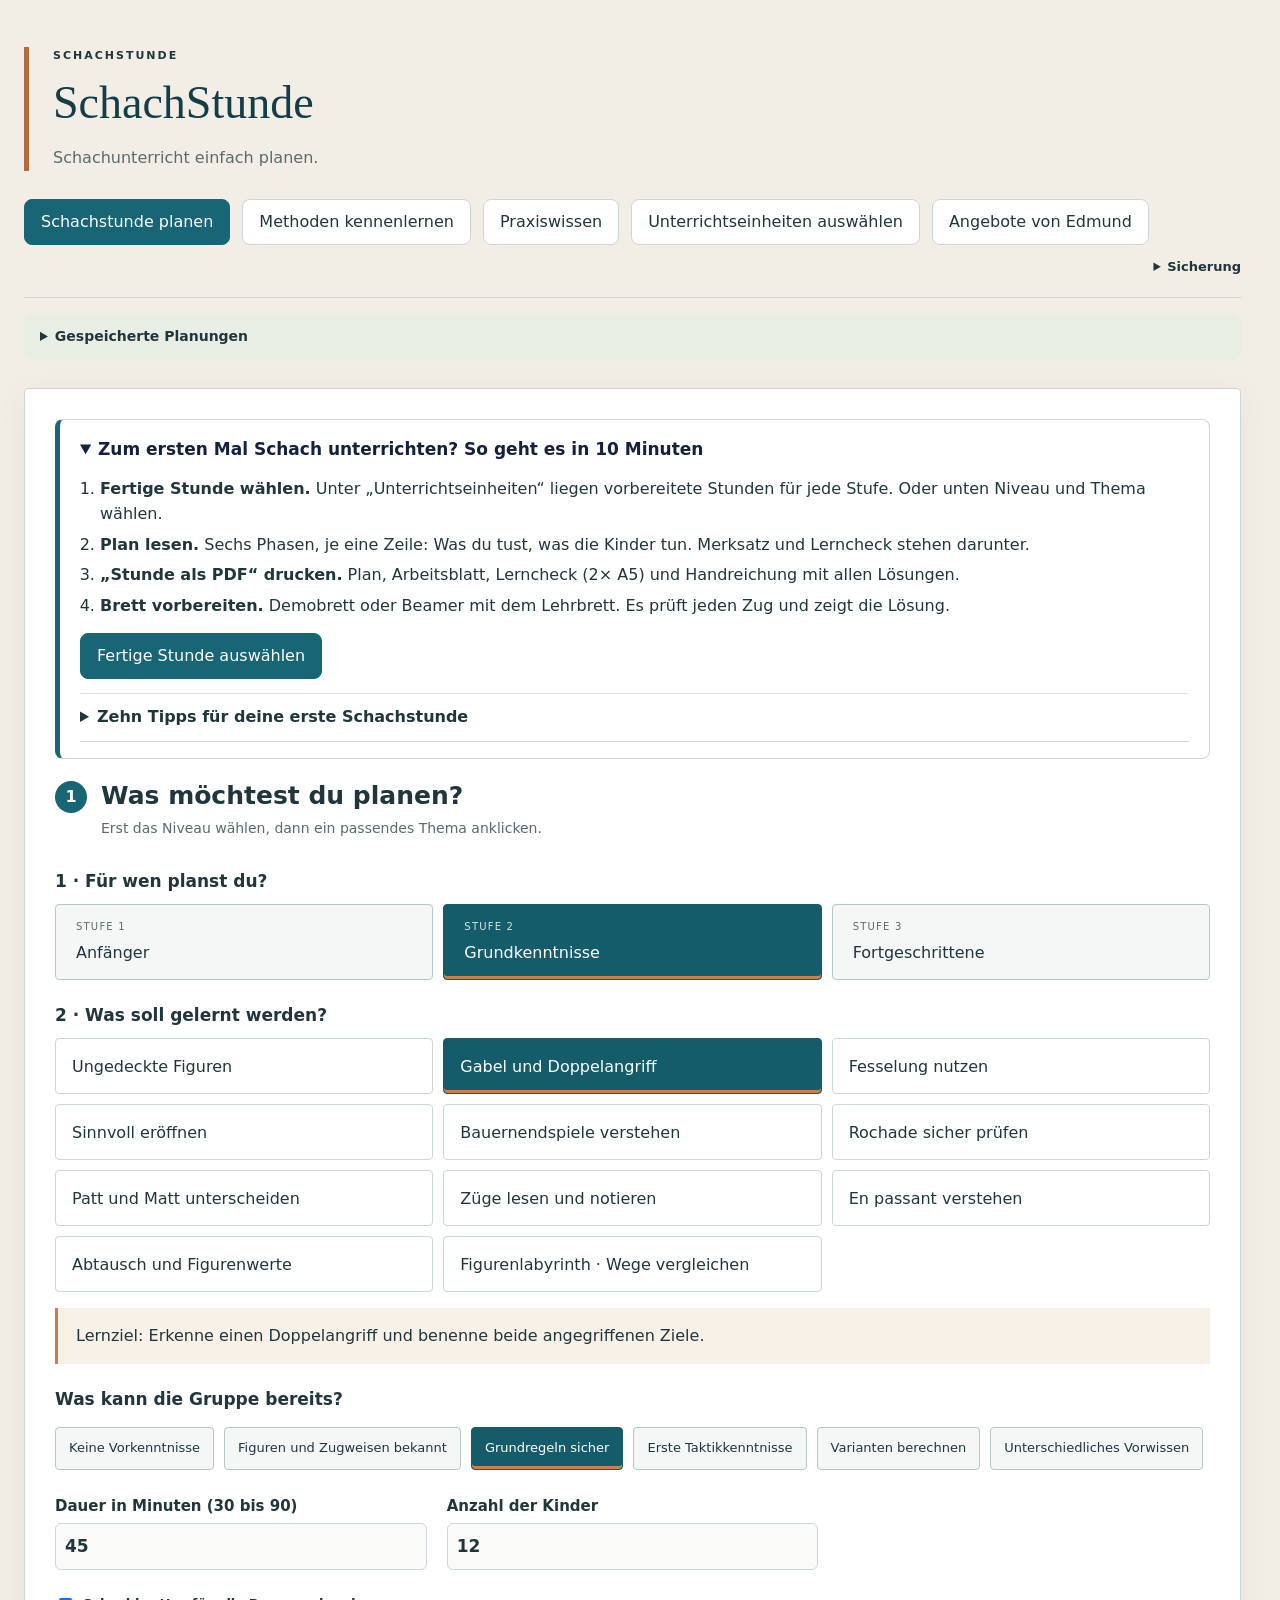
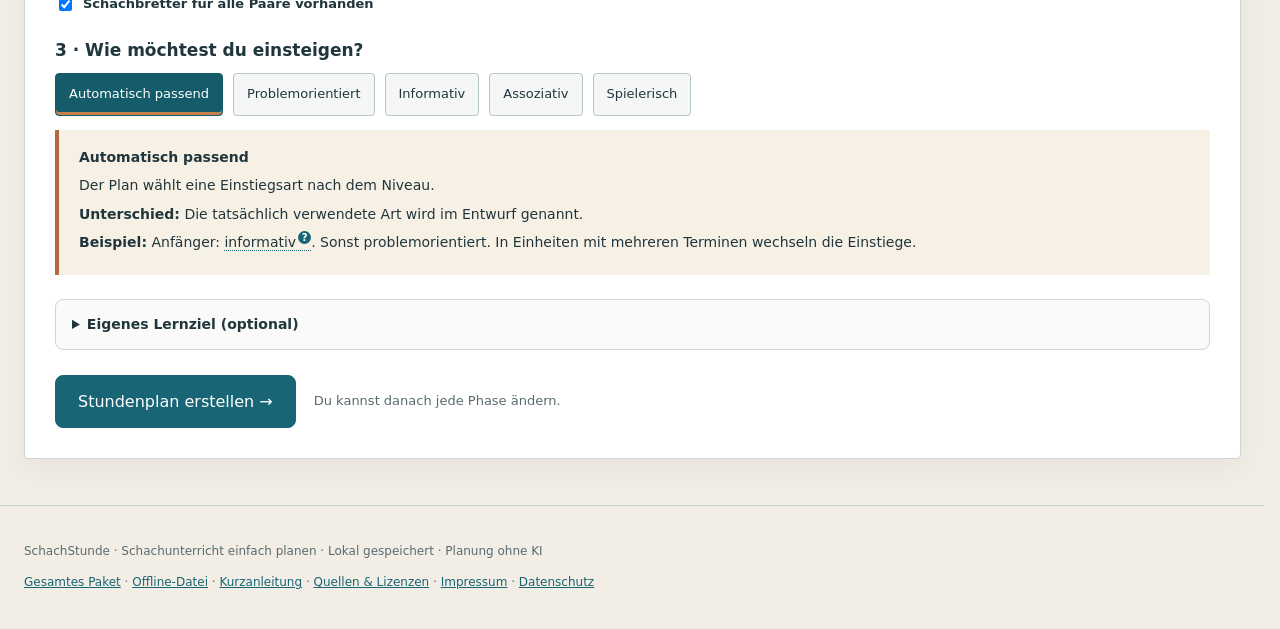
==== index.html @ 329940e5 "Jahresplan Bronze: Stundenverläufe mit Material aus dem Ludgerus-Schachdiplom, je Zeile mindestens 6" ====
<!doctype html><html lang="de"><head><meta charset="utf-8"><meta name="viewport" content="width=device-width,initial-scale=1"><title>SchachStunde · Schachunterricht einfach planen</title><meta name="description" content="Schachstunden einfach planen, anpassen und ausdrucken."><link rel="stylesheet" href="style.css"></head><body class="planningonly"><main><div id="app"></div><noscript>Bitte JavaScript aktivieren, um Stunden zu planen.</noscript></main><footer><p>SchachStunde · Schachunterricht einfach planen · Lokal gespeichert · Planung ohne KI</p><p><a href="SchachStunde.zip" download="SchachStunde.zip">Gesamtes Paket</a> · <a href="SchachStunde.html" download="SchachStunde.html">Offline-Datei</a> · <a href="START.html" target="_blank" rel="noopener">Kurzanleitung</a> · <a href="#" id="credits">Quellen & Lizenzen</a> · <a href="https://edmundbruns.com/impressum/" target="_blank" rel="noopener">Impressum</a> · <a href="https://edmundbruns.com/datenschutz/" target="_blank" rel="noopener">Datenschutz</a></p></footer><section id="printarea"></section><dialog id="dialog"><button id="close" class="close">Schließen ×</button><div id="detail"></div></dialog><script src="runtime-data.js"></script><script src="planner-core.js"></script><script src="curriculum.js"></script><script src="lesson-units.js"></script><script src="next-topics.js"></script><script src="quality.js"></script><script src="labyrinth.js"></script><script src="method-catalog.js"></script><script src="teaching-support.js"></script><script src="praxis.js"></script><script src="diplom-lessons.js"></script><script src="teacher-board.js"></script><script src="planner-ui.js"></script><script type="module" src="app.js"></script></body></html>
---- style.css ----
:root{--ink:#183e39;--green:#225c50;--cream:#f6f4ed;--muted:#64736d;--line:#d9dfd7;--gold:#eac27c}*{box-sizing:border-box}body{margin:0;background:var(--cream);color:var(--ink);font:16px/1.6 system-ui,sans-serif}header{max-width:1240px;margin:auto;padding:26px 32px;display:flex;justify-content:space-between;align-items:center;gap:20px;border-bottom:1px solid var(--line)}a{color:var(--green)}.brand{font-size:18px;letter-spacing:2px;font-weight:800;text-decoration:none}.brand span{display:block;font-size:10px;letter-spacing:3px}nav{display:flex;flex-wrap:wrap;gap:7px}button,select,input,textarea{font:inherit}button{cursor:pointer;background:white;color:var(--ink);border:1px solid var(--line);border-radius:8px;padding:9px 16px}button:hover{border-color:var(--green);background:#e9eee7}button:focus-visible,a:focus-visible,select:focus-visible{outline:3px solid #c88125;outline-offset:3px}button:disabled{opacity:.45;cursor:default}.primary,nav button.active{background:var(--green);color:white;border-color:var(--green)}main{max-width:1176px;margin:auto;padding:0 24px}.hero{display:grid;grid-template-columns:1.4fr 1fr;align-items:center;padding:58px 0;gap:40px}.eyebrow{font-size:11px;letter-spacing:2px;font-weight:750}h1{font-family:Georgia,serif;font-size:clamp(38px,5vw,64px);font-weight:500;line-height:1.1;margin:18px 0}h2{font-family:Georgia,serif;font-weight:500;font-size:32px;line-height:1.2}h3{line-height:1.3}.hero p:not(.eyebrow){color:var(--muted)}.heroart{background:#e4e9df;border-radius:48% 48% 16px 16px;padding:36px;display:flex;align-items:center;gap:20px;min-height:260px}.heroart img{width:48%;filter:drop-shadow(0 14px 7px #183e3920)}.heroart div{font-family:Georgia,serif;font-size:24px}.sectionhead{display:flex;justify-content:space-between;align-items:center;gap:15px}.muted,small{color:var(--muted)}.filters,.row{display:flex;gap:12px;flex-wrap:wrap;align-items:center}.filters{background:#e9ede5;border-radius:12px;padding:16px;margin:20px 0}label{font-size:13px;font-weight:650}select,input,textarea{display:block;background:white;color:var(--ink);border:1px solid var(--line);padding:9px;border-radius:6px;max-width:100%}input[type=checkbox]{display:inline}.grid{display:grid;grid-template-columns:repeat(3,1fr);gap:18px}.card{background:#fff;border:1px solid var(--line);border-radius:12px;padding:24px;display:flex;flex-direction:column;align-items:flex-start}.card h3{margin:12px 0 8px}.card p{margin-top:0;color:var(--muted)}.card button{margin-top:auto}.tag{font-size:11px;letter-spacing:.8px;text-transform:uppercase;color:var(--green);background:#eef2e8;padding:3px 9px;border-radius:4px}.meta{font-size:12px;color:var(--muted);margin:14px 0}.training{display:grid;grid-template-columns:minmax(280px,540px) 1fr;gap:34px;margin-top:20px}.board{display:grid;grid-template-columns:repeat(8,1fr);width:100%;aspect-ratio:1;border:8px solid var(--green);border-radius:5px;overflow:hidden}.sq{padding:0;border:0;border-radius:0;position:relative;background:#eee9d8;aspect-ratio:1;display:grid;place-items:center}.sq.dark{background:#86a58f}.sq:hover{background:#d8c483}.sq.selected{background:#efc36a}.sq.target:after{content:'';position:absolute;width:22%;height:22%;background:#143e3970;border-radius:50%}.sq img{width:90%;height:90%;pointer-events:none}.sq small{position:absolute;left:3px;bottom:0;font-size:10px;color:#183e39;line-height:1.2}.status{padding:18px;border-radius:8px;background:#e9eee3;margin:16px 0;min-height:64px}.status.bad{background:#f7e7d9}.status.good{background:#dcebdc}.side{background:white;padding:26px;border-radius:12px;border:1px solid var(--line)}.side h2{margin-top:8px}textarea{width:100%;min-height:90px}.progress{font-size:13px;color:var(--muted)}details{padding:12px 0;border-bottom:1px solid var(--line)}summary{cursor:pointer;font-weight:650}footer{max-width:1176px;margin:55px auto 0;padding:24px;border-top:1px solid var(--line);font-size:12px;color:var(--muted)}dialog{max-width:760px;width:calc(100% - 30px);border:1px solid var(--line);border-radius:15px;padding:30px;color:var(--ink);background:var(--cream)}dialog::backdrop{background:#133c3970}.close{float:right}li{margin:7px 0}.planitem{padding:14px;background:white;border-left:4px solid var(--green);margin:12px 0}#printarea{display:none}.rights{background:white;padding:30px;border-radius:12px;overflow-wrap:anywhere}.mini{width:240px}.solution{break-before:page}.printtask{break-inside:avoid;margin:20px 0}.printgrid{display:grid;grid-template-columns:1fr 1fr;gap:28px}.printtask .board{width:220px;border:3px solid #333}.printtask .sq{display:grid}.printtask img{width:90%}.licenseprint{font-size:10px}.empty{padding:30px;text-align:center}.pill{border-radius:20px;padding:5px 12px;background:#e3eadf;font-size:12px}@media(max-width:800px){header{padding:20px;display:block}nav{margin-top:16px}nav button{font-size:13px;padding:7px 10px}.hero{grid-template-columns:1fr;padding:30px 0}.heroart{display:none}.grid{grid-template-columns:1fr 1fr}.training{grid-template-columns:1fr}.sectionhead{align-items:flex-start}.hero h1{font-size:44px}}@media(max-width:520px){.grid{grid-template-columns:1fr}main{padding:0 16px}.side{padding:18px}.filters>*{flex:1}.sq small{font-size:8px}}@media print{body>*{display:none!important}body>#printarea{display:block!important}body{background:white;color:black;font-size:11pt}#printarea h1{font-size:26pt}#printarea h2{font-size:20pt}#printarea a{color:black}.board,.sq{-webkit-print-color-adjust:exact;print-color-adjust:exact}.printgrid{gap:12px}.printtask{margin:8px 0}footer{display:none}button{display:none!important}@page{size:A4;margin:15mm}}
.hero[hidden]{display:none}.beamer .training{grid-template-columns:minmax(300px,650px) 1fr}.beamer .hero{display:none}@media(max-width:800px){.beamer .training{grid-template-columns:1fr}}
.boardframe{display:grid;grid-template-columns:24px minmax(0,1fr) 24px;grid-template-rows:24px minmax(0,1fr) 24px;width:100%;align-items:stretch}.file-labels{display:grid;grid-template-columns:repeat(8,1fr);text-align:center;align-items:center;font-size:13px;font-weight:700}.rank-labels{display:grid;grid-template-rows:repeat(8,1fr);align-items:center;text-align:center;font-size:13px;font-weight:700}.boardframe .board{border:2px solid var(--green);border-radius:0}.completion{display:flex;gap:18px;padding:22px;margin:0 0 18px;border:3px solid #28784b;border-radius:12px;background:#dff3df}.completion[hidden]{display:none}.completion h2{font:800 28px/1.2 system-ui;margin:0 0 8px}.completion p{margin:5px 0 14px}.checkmark{display:grid;place-items:center;align-self:flex-start;border-radius:50%;background:#28784b;color:white;font-size:36px;width:58px;height:58px;flex-shrink:0}.completion.viewed{border-color:#ba8b3e;background:#fff0d4}.printview>header,.printview>main,.printview>footer{display:none}.printview>#printarea{display:block;max-width:900px;margin:0 auto;padding:25px;background:white}.printcontrols{padding:20px;border:1px solid #b5c6b9;background:#edf3e9;margin-bottom:25px}.printtask .boardframe{width:250px;grid-template-columns:18px minmax(0,1fr) 18px;grid-template-rows:18px minmax(0,1fr) 18px}.printtask .board{width:100%;border:1px solid #333}.printtask .file-labels,.printtask .rank-labels{font-size:11px}.printtask .sq img{display:block;max-width:100%}@media print{.printcontrols{display:none!important}body>#printarea{padding:0!important;margin:0!important;max-width:none!important}.printtask .boardframe{width:64mm}.printgrid{grid-template-columns:1fr 1fr;gap:5mm}.printtask{break-inside:avoid}.printtask p{font-size:10pt;margin:7px 0}.printtask small{font-size:8pt}.solution{break-before:page}}@media(max-width:540px){.printgrid{grid-template-columns:1fr}.completion{padding:15px}.completion h2{font-size:23px}}
.plannerlayout{display:grid;grid-template-columns:190px minmax(0,1fr);gap:24px}.plannerbar{margin-bottom:15px}.savedplan{display:block;width:100%;text-align:left;margin:8px 0}.savedplan small{display:block}.savedplan.active{border:2px solid var(--green);background:#e6eee2}.formgrid{display:grid;grid-template-columns:repeat(3,minmax(0,1fr));gap:14px;margin:15px 0}.formgrid input,.formgrid select{width:100%}.formgrid textarea{min-height:100px}fieldset{border:1px solid var(--line);border-radius:8px;margin:18px 0}.checkgrid{display:flex;gap:16px;flex-wrap:wrap}.checkgrid input{display:inline}.filebutton{border:1px solid var(--line);background:white;padding:8px;border-radius:6px}.filebutton input{font-size:12px;width:180px}.callout{padding:16px;background:#e7ede1;border-left:4px solid var(--green);border-radius:5px}.error{color:#942f16;font-weight:650}.sessiontabs{display:flex;flex-wrap:wrap;gap:6px;margin:20px 0}.timebalance{padding:15px;margin:15px 0;background:#e6eee0;border-radius:6px;font-weight:750}.tablewrap{overflow:auto;border:1px solid var(--line);margin:15px 0}.plantable{border-collapse:collapse;min-width:1250px;width:100%;font-size:13px}.plantable td,.plantable th{border:1px solid var(--line);padding:8px;vertical-align:top}.plantable th{background:#e1e9de;text-align:left}.plantable td{background:white}.plantable td:nth-child(4){min-width:240px}.plantable textarea{font-size:13px;min-height:90px;min-width:120px;padding:6px}.plantable input{width:75px}.plantable select{width:140px;font-size:13px}.plantable button{padding:5px;font-size:12px;margin:2px}.plantable td:last-child{min-width:100px}.phaseclock{display:block;white-space:nowrap;font-size:12px}.teachscreen{padding:25px;background:white;border-radius:14px}.teachassignment{font-size:clamp(24px,3vw,38px);line-height:1.4}.teachgoal{font-size:20px}.teachscreen h1{font-size:40px}.teachscreen output{font:700 40px monospace}.projecting header,.projecting .hero,.projecting footer,.projecting #savedplans,.projecting .plannerbar,.projecting #app>.sectionhead{display:none}.projecting .plannerlayout{display:block}.projecting main{max-width:1400px}.projecting .teachscreen{min-height:95vh}.exporttable{border-collapse:collapse;width:100%;font-size:10pt}.exporttable td,.exporttable th{border:1px solid #777;padding:6px;vertical-align:top}.exportdiagram{width:260px;break-inside:avoid}.exportdiagram .boardframe{width:260px}.pagebreak{break-before:page;page-break-before:always}.arrowboard{position:relative}.arrowlayer{position:absolute;inset:0;width:100%;height:100%;pointer-events:none}.sq.marked{box-shadow:inset 0 0 0 6px #2e8b57}.palette{display:flex;gap:4px;flex-wrap:wrap;margin:15px 0}.palette button{padding:3px;min-width:40px;min-height:40px}.palette img{width:32px;height:32px}button{min-height:40px}#plannerbody>label{display:block;margin:10px 0}#plannerbody>label input{width:100%}@media(max-width:850px){.plannerlayout{grid-template-columns:1fr}#savedplans{display:flex;flex-wrap:wrap;gap:6px}#savedplans h3{width:100%}.savedplan{width:auto;max-width:220px}.formgrid{grid-template-columns:1fr 1fr}}@media(max-width:500px){.formgrid{grid-template-columns:1fr}.teachscreen{padding:15px}.teachscreen h1{font-size:30px}}@media print{.exporttable{font-size:9pt}.exporttable tr{break-inside:avoid}.exportdiagram,.exportdiagram .boardframe{width:65mm}.sq.dark{background:#b8b8b8!important}.sq:not(.dark){background:white!important}.exportdiagram+p{break-before:avoid}h2,h3{break-after:avoid}.exportdiagram{break-after:avoid}.printtask .boardframe{width:64mm}.printtask{break-inside:avoid}}
/* Fokussierte Planungsoberfläche */
.planningonly main{max-width:1000px;padding:36px 24px}.plannerintro{margin:6px 0 28px}.plannerintro h1{font:500 clamp(32px,4.5vw,46px)/1.15 Georgia,serif;margin:12px 0}.plannerintro>p:last-child{color:var(--muted);margin-bottom:0}.plannerbar{padding-bottom:20px;border-bottom:1px solid var(--line)}.backupmenu{border:0;margin-left:auto;padding:0;position:relative;font-size:13px}.backupmenu[open]{width:100%;margin-top:8px}.backupmenu .row{padding:12px 0}.savedrawer{margin:14px 0 28px;font-size:14px;border:0;background:#e9eee5;padding:12px 16px;border-radius:8px}#savedplans{display:flex;flex-wrap:wrap;gap:10px}.savedplan{max-width:270px;flex:1 1 210px}#plannerbody{background:#fff;border:1px solid var(--line);border-radius:16px;padding:30px}.stepheading{display:flex;gap:14px;align-items:flex-start;margin-bottom:20px}.stepheading>span{flex-shrink:0;display:grid;place-items:center;width:32px;height:32px;background:var(--green);color:white;border-radius:50%;font-weight:700}.stepheading h2{font:600 25px/1.2 system-ui;margin:0}.stepheading p{margin:6px 0;color:var(--muted);font-size:14px}.mainfields{grid-template-columns:repeat(2,minmax(0,1fr));gap:20px;margin:24px 0}.simpleform .mainfields label{font-size:15px}.simpleform .mainfields select,.simpleform .mainfields input{font-size:17px;min-height:48px;margin-top:5px;background:#fafbf8}.settingspanel{margin:9px 0;border:1px solid var(--line);border-radius:8px;padding:13px 16px;background:#fafbf8}.settingspanel>summary{font-size:14px;font-weight:600}.settingspanel[open]>summary{margin-bottom:14px}.settingspanel>label{display:block;margin:12px 0}.formsubmit{display:flex;align-items:center;gap:18px;flex-wrap:wrap;margin-top:25px}.formsubmit>.primary{padding:13px 22px}.formsubmit>span{font-size:13px}.planheading>label{display:block;font-size:12px}.planheading>label input{width:100%;font-size:24px;font-weight:650;padding:10px 0;border:0;border-bottom:1px solid var(--line);border-radius:0;margin-bottom:15px}.timebalance{display:flex;justify-content:space-between;gap:10px;background:#edf3e8;font-size:14px}.phasecards{margin-bottom:18px}.phasecard{margin:10px 0;padding:0;border:1px solid var(--line);border-radius:10px;background:white;overflow:hidden}.phasecard>summary{display:flex;align-items:center;gap:18px;list-style:none;padding:18px;cursor:pointer;font-weight:400}.phasecard>summary::-webkit-details-marker{display:none}.phasecard>summary:hover{background:#f5f7f1}.phasetime{flex:0 0 110px;font-size:14px;font-weight:650;color:var(--green)}.phasetime small{display:block;font-size:12px;font-weight:400;margin-top:3px}.phasebrief{flex:1;min-width:0}.phasebrief>strong{font-size:17px;display:block}.phasebrief>span{font-size:13px;display:block;color:var(--muted);margin-top:5px}.phaseopen{font-size:12px;color:var(--green);white-space:nowrap}.phasecard[open] .phaseopen{font-size:0}.phasecard[open] .phaseopen:after{content:'Schließen';font-size:12px}.phasefields{border-top:1px solid var(--line);padding:20px;background:#fafbf8}.phasefields>label{display:block;margin:12px 0}.phasefields textarea{min-height:85px;background:white}.phasefields .formgrid{grid-template-columns:repeat(2,minmax(0,1fr))}.phaseactions{border-top:1px solid var(--line);padding-top:14px;margin-top:15px}.phaseactions button{font-size:12px;padding:7px 10px}.phasedetails>label{display:block;margin:10px 0}.planningonly #plannerstatus:empty{display:none}.planningonly #savestatus{font-size:12px}.planningonly footer{max-width:1000px;margin-top:10px}.planningonly .formgrid input,.planningonly .formgrid select{min-height:44px}.planningonly button{min-height:42px}.planningonly .printview{display:none}.planningonly.printview>#printarea{max-width:1100px}.planningonly .exporttable{font-size:10pt}@media(max-width:650px){.planningonly main{padding:18px 12px}#plannerbody{padding:18px 14px}.mainfields{grid-template-columns:1fr}.phasecard>summary{gap:12px;padding:14px}.phasetime{flex-basis:80px;font-size:12px}.phaseopen{display:none}.phasebrief>strong{font-size:16px}.phasefields{padding:14px}.phasefields .formgrid{grid-template-columns:1fr}.timebalance{flex-wrap:wrap}.plannerbar{gap:8px}.plannerbar button{font-size:13px}.backupmenu{margin-left:0}.formgrid{grid-template-columns:1fr}}
/* Eigenständige Gestaltung: Tinte, Petrol, Sand und Kupfer. */
:root{--ink:#20363d;--green:#176575;--cream:#f3eee5;--muted:#586b70;--line:#cbd6d6;--gold:#c6804c}body{background:var(--cream)}.planningonly main{max-width:1280px}.planningonly .plannerintro{border-left:5px solid #b16b3e;padding-left:24px}.planningonly h1{font-family:Georgia,serif;font-weight:500;color:#123d49}.planningonly #plannerbody{border-radius:4px;box-shadow:0 8px 30px #263f4510}.planningonly button.primary{background:#176575;color:white}.planningonly button:focus-visible,.planningonly summary:focus-visible{outline:3px solid #a34d20;outline-offset:3px}.topicpicker h3,.didchoices h3{font-size:17px;margin:24px 0 12px}.choices,.topicchoices{display:flex;gap:10px;flex-wrap:wrap}.choices>button{flex:1;padding:14px 20px;text-align:left;background:#f4f7f6;border:1px solid #b6c7c9;border-radius:4px;color:#20363d}.choices button small{display:block;font-size:10px;letter-spacing:.12em;margin-bottom:5px}.choices button[aria-pressed=true],.topicchoices button[aria-pressed=true]{background:#145c6a;color:white;border-color:#145c6a;box-shadow:inset 0 -3px 0 #c6804c}.topicchoices{display:grid;grid-template-columns:repeat(3,minmax(0,1fr))}.topicchoices button{text-align:left;white-space:normal;border-radius:4px;min-height:56px;background:white}.goalpreview{padding:15px 18px;border-left:3px solid #c6804c;background:#f8f1e7}.planningonly .mainfields{grid-template-columns:repeat(3,minmax(0,1fr));margin:24px 0}.compact>button{flex:0 1 auto;font-size:13px;padding:10px 13px}.didchoices{margin-bottom:24px}.lessonmeta{display:flex;gap:8px;flex-wrap:wrap}.lessonmeta span{background:#eff3f2;border:1px solid #d4dfdf;padding:4px 10px;border-radius:3px;font-size:13px}.learninggoals{margin:25px 0}.coreidea{background:#f5f0e7;padding:15px;border-left:3px solid #b16b3e}.lessonflow{width:100%;border-collapse:collapse;table-layout:fixed;font-size:14px;line-height:1.6}.lessonflow th{background:#234d59;color:white;text-align:left;padding:14px}.lessonflow th:nth-child(1){width:16%}.lessonflow th:nth-child(2){width:46%}.lessonflow th:nth-child(3){width:20%}.lessonflow th:nth-child(4){width:18%}.lessonflow td{padding:16px;vertical-align:top;border-bottom:1px solid #ccd7d8;overflow-wrap:anywhere}.lessonflow tr[data-flow]:nth-of-type(4n+1){background:#f0f5f4}.lessonflow td p{margin:0 0 12px}.lessonflow td button{font-size:12px;padding:8px 10px;white-space:normal;width:100%;margin:4px 0}.lessonflow .expected{border-left:2px solid #b16b3e;padding-left:10px}.lessonflow .editrow td{padding:0;border:0}.lessonflow .phasecard{margin:0;border:0;border-radius:0}.lessonflow .phasecard>summary{padding:0;height:0;overflow:hidden}.lessonflow .phasecard[open]>summary{height:auto;padding:12px;background:#e5eeec}.lessonflow .phasefields{padding:22px;display:block}.lessonflow .phasefields button{width:auto}.lessonflow .phasefields label{font-size:14px}.lessonflow details:not(.phasecard){font-size:13px}.outlook{margin:25px 0;padding:20px;background:#f5eee3;border-top:3px solid #b16b3e}.boardcontext{padding:20px;background:#fff;margin-bottom:20px;border-left:4px solid #b16b3e}.planningonly .board .sq.dark{background:#a4b8b6}.planningonly .board .sq:not(.dark){background:#f6f0df}.planningonly .timebalance{background:#e5efed}.planningonly footer{max-width:1280px}
@media(max-width:800px){.topicchoices{grid-template-columns:repeat(2,minmax(0,1fr))}.planningonly .mainfields{grid-template-columns:repeat(2,minmax(0,1fr))}.lessonflow,.lessonflow tbody,.lessonflow tr,.lessonflow td{display:block;width:100%}.lessonflow thead{display:none}.lessonflow tr[data-flow]{border-top:3px solid #176575;margin-top:20px;padding:10px}.lessonflow td{padding:8px;border:0}.lessonflow td:first-child{background:#e6efed}.lessonflow td:last-child{display:flex;gap:8px}.lessonflow .editrow td{display:block}.choices>button{min-width:140px}.lessonflow td button{width:auto}.planningonly .training{grid-template-columns:1fr}}
@media(max-width:450px){.topicchoices,.planningonly .mainfields{grid-template-columns:1fr}.choices>button{flex-basis:100%}.compact>button{flex-basis:auto}.planningonly .plannerintro{padding-left:15px}}
@media print{.lessonflow th{background:#eee!important;color:black}.topicpicker,.didchoices,.boardcontext{display:none}.exporttable{table-layout:auto}.exporttable td{overflow-wrap:anywhere}}
.printunit{break-inside:avoid;page-break-inside:avoid}.printunit h3{break-after:avoid}.printunit .exportdiagram{break-after:avoid}@media print{.printunit{break-inside:avoid;page-break-inside:avoid}}
.unitcards{display:grid;grid-template-columns:repeat(2,minmax(0,1fr));gap:20px;margin-top:20px}.unitcard{border:1px solid var(--line);border-top:4px solid var(--green);padding:22px;background:#fcfcf9;border-radius:6px}.unitcard h3{font:600 23px/1.25 Georgia,serif;margin:16px 0}.unitcard>button{margin-top:14px}.unitcard details{background:#f0f5f3;padding:10px}.unitcard li p{margin:6px 0}.unitoptions{max-width:220px;margin:18px 0}.priorpicker{margin:24px 0}.priorpicker h3{font-size:17px}.priorpicker details{margin:12px 0}@media(max-width:720px){.unitcards{grid-template-columns:1fr}}
.entryexplanation{margin:14px 0 22px;padding:16px 20px;border-left:4px solid #b16b3e;background:#f7f0e5;font-size:14px}.entryexplanation p{margin:6px 0}.entrybadge{color:#145c6a;font-weight:600;padding:10px 0}
.qualitypanel{margin:18px 0;padding:16px;border:1px solid #b8ccca;background:#f0f5f3;border-radius:5px}.qualitypanel label{display:block;margin:12px 0}.qualitypanel summary{font-weight:650}.qualitypanel textarea{min-height:90px}
.labyrinthlayout{display:grid;grid-template-columns:minmax(300px,560px) minmax(220px,1fr);gap:28px}.labinteractive{position:relative;width:100%;max-width:560px;line-height:0}.labinteractive>svg{width:100%;height:auto;display:block}.labtargets{position:absolute;left:6%;top:6%;width:88%;height:88%;display:grid;grid-template-columns:repeat(8,1fr);grid-template-rows:repeat(8,1fr)}.planningonly .labtargets button{margin:0;padding:0;border:0;border-radius:0;background:transparent;min-height:0;min-width:0;outline-offset:-3px}.labtargets button:hover{background:#1e65752a}.labtargets button:focus-visible{outline:3px solid #176575}.labsolved{background:#d9f0df;border:2px solid #28763e;padding:18px;font-weight:700;font-size:19px}.labprint svg{max-width:100%;height:auto}.labyrinthlayout aside{background:#f3f4ef;padding:20px;border:1px solid var(--line)}@media(max-width:760px){.labyrinthlayout{grid-template-columns:1fr}}

/* Clear interaction states must outrank the planning colour theme. */
.planningonly .board .sq.selected{background:#f4c45b;box-shadow:inset 0 0 0 4px #654000}.planningonly .board .sq.target:after{content:'';position:absolute;width:28%;height:28%;background:#123d45b0;border:2px solid white;border-radius:50%;pointer-events:none}.board .sq{touch-action:manipulation;min-width:0}.board .sq:focus-visible{outline:4px solid #a34400;outline-offset:-4px;z-index:1}.movelist{display:flex;flex-wrap:wrap;gap:6px;margin-top:16px}.movelist button[aria-pressed=true],.boardcontext button[aria-pressed=true]{background:#234d59;color:white;border:2px solid #234d59}.arrowlayer,.arrowlayer *{pointer-events:none}.boardcontext button{min-height:44px}
/* Scan-friendly lesson plan. Text labels carry the meaning without colour. */
.sr-only{position:absolute;width:1px;height:1px;overflow:hidden;clip-path:inset(50%)}
.scanhead{border:1px solid #cbd6d6;padding:18px;background:#fff;border-radius:8px}.scanhead h3{margin:12px 0 6px}.scanhead .scangoal{margin:6px 0 12px;font-size:16px}.scanmetadata{grid-template-columns:2fr 1fr;margin:12px 0}.scanhead details{padding:8px 0}.scanhead summary{font-size:13px}.lessonflow{font-size:13px;line-height:1.45;table-layout:fixed}.lessonflow th:nth-child(1){width:15%}.lessonflow th:nth-child(2){width:37%}.lessonflow th:nth-child(3){width:14%}.lessonflow th:nth-child(4){width:15%}.lessonflow th:nth-child(5){width:19%}.lessonflow th{padding:11px 10px}.lessonflow td{padding:13px 10px}.lessonflow .scansteps{margin:0;padding:0;list-style:none}.lessonflow .scansteps li{margin:0 0 9px}.lessonflow .scanresult{padding-top:6px;border-top:1px dashed #bdc9c9}.lessonflow .scantime{margin:8px 0}.lessonflow .scanmethod{margin-top:9px;color:#586b70;font-size:12px}.lessonflow details{border:0;padding:5px 0}.lessonflow summary{font-weight:500;font-size:12px}.lessonflow .fullsteps{margin-top:5px}.lessonflow tr[data-flow]{background:#fff}.lessonflow tr[data-flow]>td:first-child{border-left:5px solid #8a969c;background:#f3f5f4}.lessonflow .tone-entry>td:first-child{border-left-color:#398064;background:#edf5ef}.lessonflow .tone-learn>td:first-child{border-left-color:#447da0;background:#edf3f8}.lessonflow .tone-secure>td:first-child{border-left-color:#aa5656;background:#faf0ee}.lessonflow .tone-practice>td:first-child{border-left-color:#947235;background:#f8f4e9}.lessonflow .tone-close>td:first-child{border-left-color:#78658e;background:#f3eff7}.lessonflow .scannote{border-left:2px solid #aa7445;padding-left:7px;white-space:pre-line}.reservebox{padding:18px;background:#f6f1e8;border:1px solid #d9c8ab;border-radius:8px;margin-top:24px}.reservebox h3{margin:0}.reservebox .muted{font-size:12px}.reservegrid{display:grid;grid-template-columns:1fr 1fr;gap:20px}.reservegrid textarea{font-size:14px;font-weight:400;min-height:110px}.outlook{padding:12px 16px;margin:18px 0}.outlook h3{font-size:16px;margin:0 0 6px}
@media(max-width:800px){.lessonflow tr[data-flow]>td:first-child{border-left-width:5px}.lessonflow td:last-child{display:block}.lessonflow td[data-label]:not(:first-child):before{content:attr(data-label);display:block;font-weight:700;font-size:11px;color:#52666c;margin:4px 0 8px;text-transform:uppercase;letter-spacing:.04em}.lessonflow .editrow td:before{display:none}.reservegrid{grid-template-columns:1fr}.scanhead{padding:12px}.scanmetadata{grid-template-columns:1fr 1fr}}
@media print{.exporttable{font-size:9pt;line-height:1.35}.exporttable th{background:#eee!important;color:#111}.exporttable tr{break-inside:avoid}.exporttable th:nth-child(2){width:36%}.exporttable td{padding:6px}}

body:has(.lessonflow) .plannerintro h1{font-size:30px;margin:8px 0}body:has(.lessonflow) .plannerintro>p:last-child{display:none}.scanmetadata input{font-weight:400}

.methoddiagram{width:min(100%,340px);margin:16px auto}.methoddiagram>svg{width:100%;height:auto}.childgoal{border-left:4px solid #267365;background:#edf5ef;padding:10px 14px;font-weight:600}.qualitypanel h3{font-size:16px}.qualitypanel .methoddiagram{max-width:280px}

/* Compact laptop board workspace; squares retain their full click area. */
body:has(#teacherboard) main,body:has(.labinteractive) main{max-width:1050px;padding:12px 22px}body:has(#teacherboard) #app>h2,body:has(.labinteractive) #app>h2{font:600 22px/1.2 system-ui;margin:4px 0 12px}body:has(#teacherboard) footer,body:has(.labinteractive) footer{margin-top:12px;padding:8px 22px;font-size:11px}
body:has(#teacherboard) .training{grid-template-columns:minmax(260px,min(480px,calc(100dvh - 180px))) minmax(260px,1fr);gap:22px;margin-top:0;align-items:start}body:has(#teacherboard) .training>div{min-width:0}.training .boardnav{flex-wrap:nowrap;gap:6px;justify-content:center;margin-top:8px}.boardnav button{padding:5px 9px!important;min-height:30px;white-space:nowrap;font-size:12px!important}.boardnav span{font-size:11px;white-space:nowrap}
body:has(#teacherboard) .side{padding:12px 14px;font-size:13px;border-radius:6px}body:has(#teacherboard) .side h3{font-size:16px;margin:8px 0}body:has(#teacherboard) .side p{margin:6px 0;line-height:1.4}body:has(#teacherboard) .side button,body:has(#teacherboard) .side select{font-size:12px;padding:5px 9px;min-height:30px}body:has(#teacherboard) .side .row{gap:5px}body:has(#teacherboard) .boardcontext{padding:0 0 10px;margin:0 0 10px;border:0;border-bottom:1px solid #ccd7d8;background:transparent}body:has(#teacherboard) .boardcontext button{min-height:30px}body:has(#teacherboard) .boardcontext details{padding:5px 0}.boardextras{padding:7px 0;font-size:12px}.boardextras summary{font-weight:600}.boardextras .callout{padding:7px;font-size:12px}.boardextras textarea{min-height:54px;font-size:11px}.boardextras .movelist{margin-top:6px;gap:4px}#boardnotice:empty{display:none}#boardnotice:not(:empty){padding:8px;background:#edf4ef;border-left:3px solid #28784b}body:has(#teacherboard) .palette{margin:8px 0;gap:3px}body:has(#teacherboard) .palette button{padding:2px;min-height:28px}.boardtask p{font-size:13px;line-height:1.45}
body:has(.labinteractive) .labyrinthlayout{display:grid;grid-template-columns:minmax(260px,min(480px,calc(100dvh - 190px))) minmax(260px,1fr);gap:22px;align-items:start}body:has(.labinteractive) .labinteractive{width:100%;max-width:none}body:has(.labinteractive) aside{font-size:13px}body:has(.labinteractive) aside h3{font-size:16px;margin:8px 0}body:has(.labinteractive) aside p{margin:6px 0}body:has(.labinteractive) button:not([data-labsq]){padding:5px 9px;font-size:12px;min-height:30px}body:has(.labinteractive) #labback{float:right}body:has(.labinteractive) aside details{padding:6px 0}body:has(.labinteractive) #labstatus{padding:10px;font-size:14px}body:has(.labinteractive) .row{gap:5px}
@media(max-width:760px){body:has(#teacherboard) .training,body:has(.labinteractive) .labyrinthlayout{grid-template-columns:1fr}body:has(#teacherboard) .training>div,body:has(.labinteractive) .labyrinthlayout>div{width:min(100%,460px);margin:auto}body:has(#teacherboard) main,body:has(.labinteractive) main{padding:10px}.boardnav{gap:3px!important}.boardnav button{font-size:11px!important;padding:5px!important}.boardnav span{font-size:10px}}

.movefeedback{font-size:14px;font-weight:650;line-height:1.35;padding:10px 12px;border:2px solid #607780;border-radius:6px;margin:0 0 8px;background:#eef4f6;min-height:44px}.movefeedback.good,#labstatus.labcorrect{background:#e3f4e7;border:2px solid #287444;color:#164725}.movefeedback.bad,#labstatus.labwrong{background:#fff0e9;border:2px solid #b14425;color:#822d16}body:has(#teacherboard) .training{grid-template-columns:minmax(260px,min(480px,calc(100dvh - 235px))) minmax(260px,1fr)}@media(max-width:760px){body:has(#teacherboard) .training{grid-template-columns:1fr}}

/* Stable teaching board: animation above all squares, status never shifts the board. */
html{scrollbar-gutter:stable}
#teacherboard .arrowboard{position:relative;isolation:isolate}
#teacherboard .moving-piece{position:absolute;z-index:20;pointer-events:none;object-fit:contain;margin:0;max-width:none}
body:has(#teacherboard) #app{overflow-anchor:none}
body:has(#teacherboard) .movefeedback{height:82px;min-height:82px;overflow:auto}
body:has(#teacherboard) #boardnotice{display:block;height:80px;min-height:80px;overflow:auto;margin:6px 0;padding:8px;border-left:3px solid transparent}
body:has(#teacherboard) #boardnotice:not(:empty){border-left-color:#28784b}

.boardturn{margin:.35rem 0;font-size:1.2rem}.training>div>.boardcontext{margin:0 0 .6rem}.boardcontext .boardtask{margin:.35rem 0}.boardnav{display:grid!important;grid-template-columns:repeat(4,minmax(0,1fr));gap:.4rem;align-items:stretch}.boardnav button{min-width:0;padding:.55rem .25rem;white-space:normal}.boardnav>span{grid-column:1/-1;text-align:center;grid-row:2}.boardnav #solutionview{grid-column:4;grid-row:1}

/* Shared header keeps board and tools aligned on one top edge. */
body:has(#teacherboard) .boardlead{margin:0 0 8px}body:has(#teacherboard) .boardlead .movefeedback{height:auto;min-height:66px;max-height:150px;background:#e3f4e7;border-color:#287444;color:#164725;padding:8px 12px;margin:0 0 4px}body:has(#teacherboard) .boardinstruction{font-size:17px;font-weight:750;line-height:1.35;margin:0 0 4px}.boardfeedbacktext{display:block;font-size:12px;font-weight:500}.boardlead .boardturn{font-size:15px;margin:3px 0 0}body:has(#teacherboard) .training{align-items:start}body:has(#teacherboard) .side{margin-top:0}body:has(#teacherboard) .side>h3{margin-top:0}.boardtoolactions{display:grid;grid-template-columns:repeat(3,minmax(0,1fr));gap:5px}.boardtoolactions button{padding:6px 3px!important;white-space:normal;min-width:0}body:has(#teacherboard) .boardcontext{border:0;margin:8px 0;padding:0}.boardcontext #returnplan{width:100%;text-align:left}.boardcontext .taskchoices{margin:8px 0}.materialreason{border-top:1px solid #d9dfd7}body:has(#teacherboard) #boardnotice:empty{display:none;height:0;min-height:0;margin:0;padding:0}

/* Neutral task, incorrect move, correct move: one feedback area. */
body:has(#teacherboard) .boardlead .movefeedback{background:#fff2bf;border-color:#c99a22;color:#614400}body:has(#teacherboard) .boardlead .movefeedback.bad{background:#fde5e2;border-color:#b6382c;color:#7f2018}body:has(#teacherboard) .boardlead .movefeedback.good{background:#e3f4e7;border-color:#287444;color:#164725}body:has(#teacherboard) .training .boardturn{text-align:center;font-size:15px;margin:5px 0;line-height:1.3}body:has(#teacherboard) .movefeedback #boardnotice{height:auto;min-height:0;margin:3px 0 0;padding:0;border:0;background:transparent;font-size:12px;font-weight:400}body:has(#teacherboard) .movefeedback #boardnotice:empty,body:has(#teacherboard) .movefeedback.good #boardnotice,body:has(#teacherboard) .movefeedback.bad #boardnotice{display:none}

/* Reserve the same space for every task and feedback state. */
body:has(#teacherboard) .boardlead .movefeedback{height:112px;min-height:112px;max-height:112px;overflow:auto;overflow-anchor:none;scrollbar-gutter:stable;contain:layout}body:has(#teacherboard) .boardlead{height:116px;min-height:116px;max-height:116px;overflow:hidden}body:has(#teacherboard) .boardinstruction{margin:0 0 4px}body:has(#teacherboard) .training,body:has(#teacherboard) .boardturn,body:has(#teacherboard) .boardnav{overflow-anchor:none}

/* Feedback stays inside the square and never changes board geometry. */
#teacherboard .sq .movebadge{position:absolute;right:1%;top:1%;z-index:40;display:grid;place-items:center;width:43%;height:43%;font-family:system-ui,sans-serif;font-size:clamp(15px,2.7vw,26px);line-height:1;border-radius:50%;background:#fffdf4;box-shadow:0 1px 5px #0005;pointer-events:none;animation:movebadge-blink .5s linear 3 both}#teacherboard .movebadge.correct{border:2px solid #287444}#teacherboard .movebadge.incorrect{border:2px solid #b6382c}@keyframes movebadge-blink{0%,100%{opacity:1}50%{opacity:.15}}@media(prefers-reduced-motion:reduce){#teacherboard .sq .movebadge{animation:none}}

body:has(#teacherboard) .boardtoolscolumn{align-self:start;min-width:0}body:has(#teacherboard) .boardtoolscolumn>.boardturn{text-align:left;margin:7px 0 0;font-size:15px;line-height:1.3}body:has(#teacherboard) .boardtoolscolumn>.side{width:100%}

#teacherboard .sq .movebadge{left:50%;top:50%;right:auto;transform:translate(-50%,-50%);width:auto;height:auto;font-size:clamp(22px,3.6vw,34px);background:transparent;border:0!important;border-radius:0;box-shadow:none;padding:0}

#teacherboard .sq{touch-action:none}#teacherboard .sq img{user-select:none;-webkit-user-drag:none}.dragged-chess-piece{object-fit:contain;user-select:none;pointer-events:none;filter:drop-shadow(0 3px 3px #0005)}

body:has(#teacherboard) .boardtoolscolumn>.boardlead{margin:10px 0 0}body:has(#teacherboard) .boardlead .boardturn{text-align:left;margin:5px 0 0;font-size:15px;line-height:1.3}body:has(#teacherboard) .boardtoolscolumn>.boardlead{height:138px;min-height:138px;max-height:138px}body:has(#teacherboard) .boardtoolscolumn>.boardlead .movefeedback{height:134px;min-height:134px;max-height:134px}

body:has(#teacherboard) .boardlead .boardturn{display:block;margin-top:18px;padding:5px 9px;background:#173e66;color:#fff;border-radius:4px;font-size:16px;font-weight:750;width:fit-content}.boardcontinuation{margin:5px 0 0;font-size:14px;font-weight:750;line-height:1.3}body:has(#teacherboard) .boardtoolscolumn>.boardlead{height:190px;min-height:190px;max-height:190px}body:has(#teacherboard) .boardtoolscolumn>.boardlead .movefeedback{height:186px;min-height:186px;max-height:186px}.threatarrow{pointer-events:none;animation:reveal-threat 1.4s linear forwards}@keyframes reveal-threat{from{stroke-dashoffset:1}to{stroke-dashoffset:0}}
/* Bildschirmplan im Format der PDF-Ausgabe */
.scanhead.learninggoals{background:#fff;border:1px solid #cfd6d8;border-radius:6px;padding:22px 24px;font-size:15px;line-height:1.5}
.scanhead .plantitle{font-size:24px;margin:0 0 10px;color:#1c2a44}
.scanhead .planlead{margin:4px 0}.scanhead .planlead .scangoal{font-size:inherit;margin:0}
.scanhead .scanmetadata{margin:12px 0 4px;max-width:520px}
.scanhead .planningdetails{margin-top:10px}.scanhead .lessonmeta{margin:8px 0}
.lessonflow{border:1px solid #2f3a3d;border-collapse:collapse;background:#fff;font-size:14px;line-height:1.45;table-layout:fixed}
.lessonflow th,.lessonflow th:nth-child(n){width:auto;background:#fff!important;color:#111;text-align:center;font-weight:700;padding:9px 10px;border:1px solid #2f3a3d}
.lessonflow tr[data-flow],.lessonflow tr[data-flow]:nth-of-type(4n+1){background:#fff}
.lessonflow tr[data-flow]>td{border:1px solid #2f3a3d;padding:9px 10px}
.lessonflow tr[data-flow]>td:first-child{border-left:1px solid #2f3a3d;background:#fff}
.lessonflow td p{margin:0 0 6px}
.lessonflow .phasesub,.lessonflow .scantime{display:block;margin:0}
.lessonflow .editslot button{width:auto;margin:8px 0 0;padding:4px 10px;font-size:12px}
.lessonflow .fullsteps{margin-top:4px;font-size:12.5px;color:#4a5a5e}.lessonflow .fullsteps summary{cursor:pointer}
.lessonflow .scansocial{margin:0}.lessonflow .scanmaterial{margin:0 0 6px}
.lessonflow .medialinks{display:flex;gap:6px;flex-wrap:wrap}.lessonflow .medialinks button{width:auto;margin:0;padding:4px 10px;font-size:12px}
.reservebox.planfoot{background:#fff;border:0;border-radius:0;padding:14px 2px 0;margin-top:6px;font-size:15px;line-height:1.5}
.planfoot .planlead{margin:0 0 8px}.planfoot .reservegrid{grid-template-columns:1fr 1fr;gap:16px}
.planfoot .reservegrid label{font-weight:700}.planfoot .reservegrid textarea{min-height:64px;font-weight:400}
@media(max-width:800px){.lessonflow,.lessonflow tbody,.lessonflow tr,.lessonflow td{display:block;width:100%}.lessonflow colgroup,.lessonflow thead{display:none}.lessonflow tr[data-flow]{border:1px solid #2f3a3d;margin-top:14px;padding:0}.lessonflow tr[data-flow]>td{border:0;border-bottom:1px solid #d5dcdd;display:block}.lessonflow tr[data-flow]>td:first-child{background:#f3f5f5}.planfoot .reservegrid{grid-template-columns:1fr}}
.lessonflow .editrow:not(:has(>td>.phasecard[open])){display:none}
.scanhead .plansession{margin:0 0 8px;font-size:17px}.plantools{margin-top:18px}
.planfoot+.row,.plantools+.row{margin-top:18px}
.novicebox{background:#fff;border:1px solid #cfd6d8;border-left:5px solid #176575;border-radius:8px;padding:16px 20px;margin:0 0 22px}.novicebox>summary{font-weight:700;font-size:17px;cursor:pointer;color:#14213d}.novicesteps{margin:14px 0 14px 20px;padding:0;line-height:1.55}.novicesteps li{margin:6px 0}.novicetips{margin-top:14px;border-top:1px solid #e1e6e7;padding-top:10px}.novicetips summary{font-weight:650;cursor:pointer}.novicetips ol{margin:10px 0 6px 20px;padding:0;line-height:1.5}.novicetips li{margin:5px 0}
.merkbox{border:1px solid #9fb9e8;border-left:5px solid #2b6cd4;background:#eef4ff;border-radius:6px;padding:8px 12px!important;margin:6px 0 12px!important}
.gl{border-bottom:1px dotted #176575;cursor:help;position:relative;outline:none}.gl::after{content:"?";display:inline-block;font-size:10px;font-weight:700;line-height:13px;width:13px;height:13px;margin-left:2px;border-radius:50%;background:#176575;color:#fff;text-align:center;vertical-align:super}.gl:hover::before,.gl:focus::before{content:attr(data-tip);position:absolute;left:0;top:calc(100% + 6px);z-index:30;width:min(280px,70vw);background:#14213d;color:#fff;font-size:13px;font-weight:400;line-height:1.4;padding:8px 10px;border-radius:6px;box-shadow:0 4px 14px #0003;white-space:normal;text-transform:none;letter-spacing:0;text-align:left}
@media print{.gl{border:0}.gl::after,.gl::before{display:none!important}}
.praxistoc{display:flex;flex-wrap:wrap;gap:8px 16px;align-items:center;margin:4px 0 18px;padding:10px 14px;background:#eef3f2;border-radius:8px}.praxistoc a{color:#176575;font-weight:600}.praxistoc button{margin-left:auto}.praxissec{background:#fff;border:1px solid #cfd6d8;border-radius:8px;padding:16px 20px;margin:0 0 18px;line-height:1.55}.praxissec h3{margin:0 0 8px;font-size:19px;color:#14213d}.praxissec h4{margin:14px 0 6px;font-size:15px}.praxissec li{margin:4px 0}.yeartable{width:100%;border-collapse:collapse;font-size:14px;margin:4px 0 10px}.yeartable th,.yeartable td{border:1px solid #d5dcdd;padding:5px 8px;text-align:left}.yeartable th{background:#f3f5f5}.yeartable td:first-child{width:60px;text-align:center}.linklike{background:none!important;border:0!important;padding:0!important;color:#176575!important;text-decoration:underline;cursor:pointer;font:inherit!important;min-height:0!important}.glosslist dt{font-weight:700;margin-top:8px}.glosslist dd{margin:2px 0 0 0;color:#33454a}
.memorygrid{display:grid;grid-template-columns:repeat(3,minmax(0,1fr));gap:12px;margin:10px 0}.memorygrid figure{margin:0;text-align:center}.memorygrid figcaption{font-size:13px;margin-bottom:4px}.memorygrid .methoddiagram{width:100%;margin:0}.methodobserve{margin:14px 0;padding:8px 12px;background:#f3f5f5;border-radius:6px}@media(max-width:600px){.memorygrid{grid-template-columns:1fr}}
.docbody{background:#f3eee5}.docpage{max-width:920px;margin:0 auto;padding:34px 20px 40px;color:#20363d;line-height:1.6}.dochead{border-left:5px solid #b16b3e;padding-left:22px;margin:0 0 26px}.doceyebrow{font:700 11px/1 system-ui,sans-serif;letter-spacing:.16em;text-transform:uppercase;margin:0 0 8px;color:#20363d}.dochead h1{font:400 40px/1.15 Georgia,"Times New Roman",serif;color:#14363f;margin:0 0 8px}.dochead p{margin:0;color:#586b70}.docsec{background:#fff;border:1px solid #cbd6d6;border-radius:8px;padding:18px 22px;margin:0 0 18px}.docsec h2{font-size:20px;margin:0 0 10px;color:#14213d}.docsec h3{font-size:16px;margin:14px 0 4px}.docsec a{color:#176575}.docsec li{margin:4px 0}.docsec details{margin:8px 0}.docsec summary{cursor:pointer;font-weight:600;color:#176575}.docsec pre{white-space:pre-wrap;font-size:12px;background:#f6f5f0;padding:10px 12px;border-radius:6px;max-height:320px;overflow:auto}.docfoot{font-size:13px;color:#586b70;margin-top:24px}.docfoot a{color:#176575}#dialog .docpage{padding:0}#dialog .dochead h1{font-size:30px}
#returnplan,#labback,#closeprint,#returneditor,.planningonly #returnplan,.planningonly #labback,.planningonly #closeprint,.planningonly #returneditor{background:#9a5a30!important;border-color:#7a4422!important;color:#fff!important;font-weight:700!important}#returnplan:hover,#labback:hover,#closeprint:hover,#returneditor:hover{background:#8f5129!important}#returnplan:focus-visible,#labback:focus-visible,#closeprint:focus-visible,#returneditor:focus-visible{outline:3px solid #14213d;outline-offset:2px}
.savedwrap{display:inline-flex;align-items:stretch;gap:2px;margin:0 6px 6px 0}.savedwrap .savedplan{margin:0}.saveddel{min-width:34px!important;padding:0 8px!important;font-size:18px!important;line-height:1;color:#8f3b2a!important;background:#fff!important;border:1px solid #d9c3bc!important}.saveddel:hover{background:#f8e9e5!important}
.boardtoggle{display:flex;align-items:center;gap:.5rem;margin:.6rem 0 1rem;font-weight:600}
@media screen{.printview>#printarea{max-width:none;background:#d9dde3;padding:20px 16px 40px;min-height:100vh;overflow-x:auto}.printview .printcontrols{max-width:297mm;margin:0 auto 18px;background:#edf3e9}#printdocument{display:flex;flex-direction:column;align-items:center;gap:9mm;counter-reset:pg}#printdocument .ws-page,#printdocument .printsection,#printdocument.freeflow>.sheetwrap{flex:none;background:#fff;box-shadow:0 2px 12px #0003;position:relative;margin:0!important}#printdocument .ws-page{width:210mm;min-height:297mm;padding:10mm 11mm 12mm}#printdocument .printsection.landscape{width:297mm;min-height:210mm;padding:10mm}#printdocument.freeflow>.sheetwrap{width:210mm;min-height:297mm;padding:15mm}#printdocument .ws-page .ws-page{box-shadow:none;width:auto;min-height:0;padding:0}#printdocument [data-pageno]::after{content:attr(data-pageno);position:absolute;bottom:4mm;right:11mm;font:8pt system-ui;color:#667}#printdocument [data-pagetitle]::before{content:attr(data-pagetitle);position:absolute;bottom:4mm;left:11mm;font:8pt system-ui;color:#667}.printhint{font-size:13px;color:#4c5a55;margin:6px 0 0}}
@media (prefers-reduced-motion: reduce){.threatarrow,.movebadge,.moving-piece{animation:none!important;transition:none!important}.threatarrow{stroke-dashoffset:0!important}}

/* Kontraste: Stufenknopf und kleine Drucktexte (WCAG AA) */
#levelchoices [aria-pressed="true"] small{color:#d6e6e3!important}

.promopick button{margin:4px 4px 0 0;display:inline-flex;align-items:center;gap:4px}.promopick button img,.promopick button svg{width:28px;height:28px}
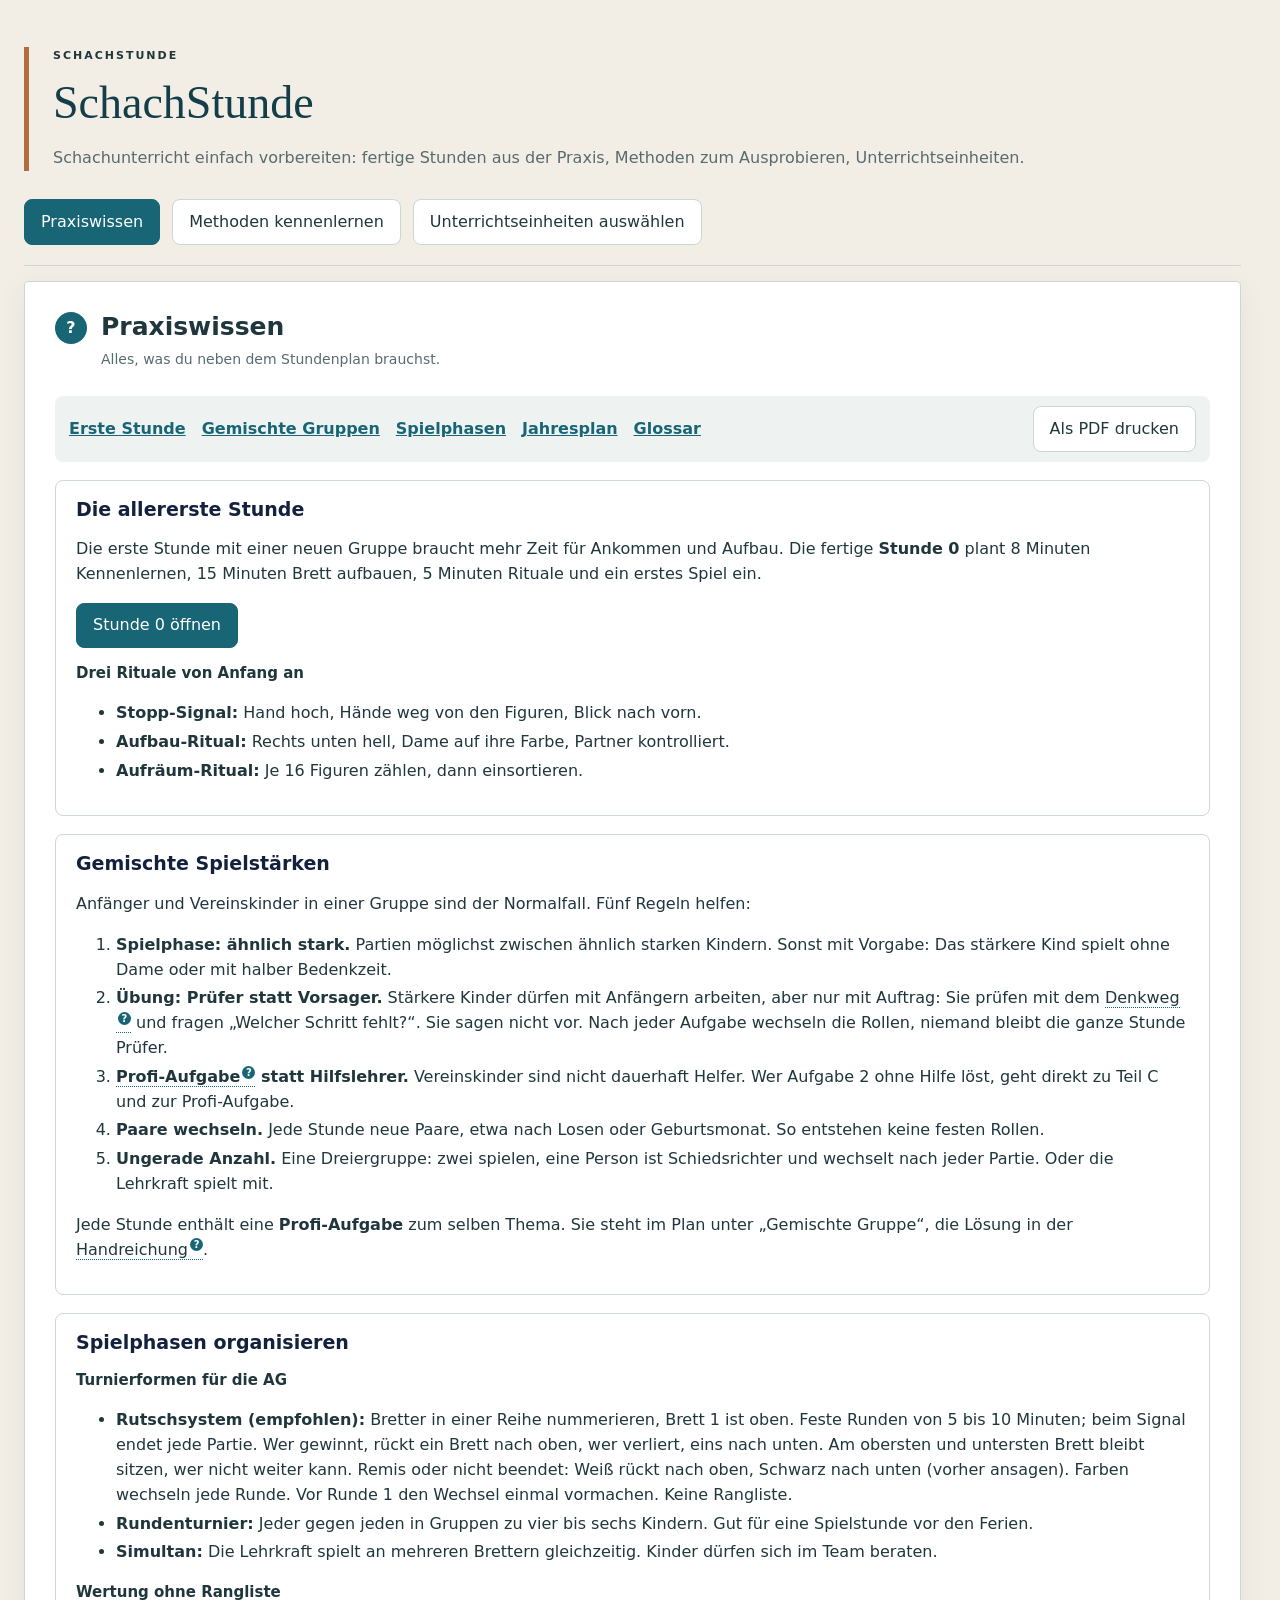
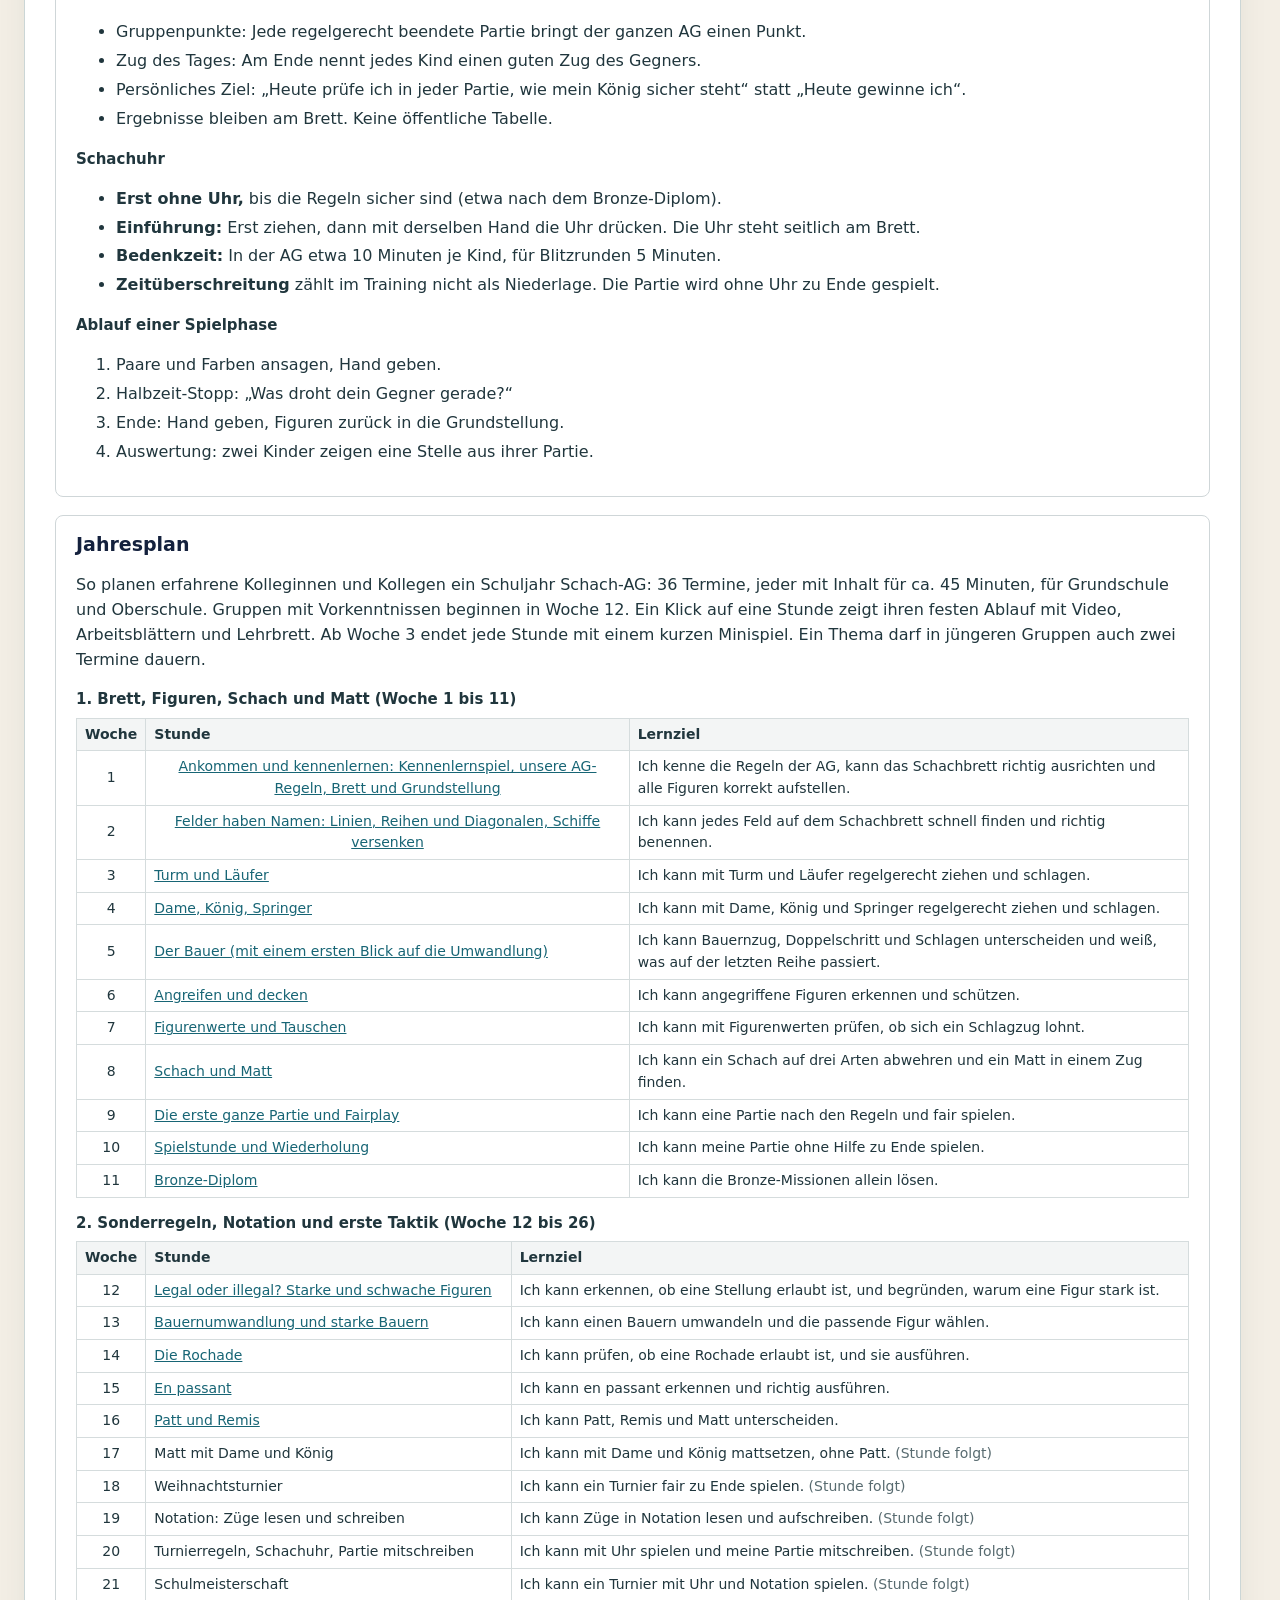
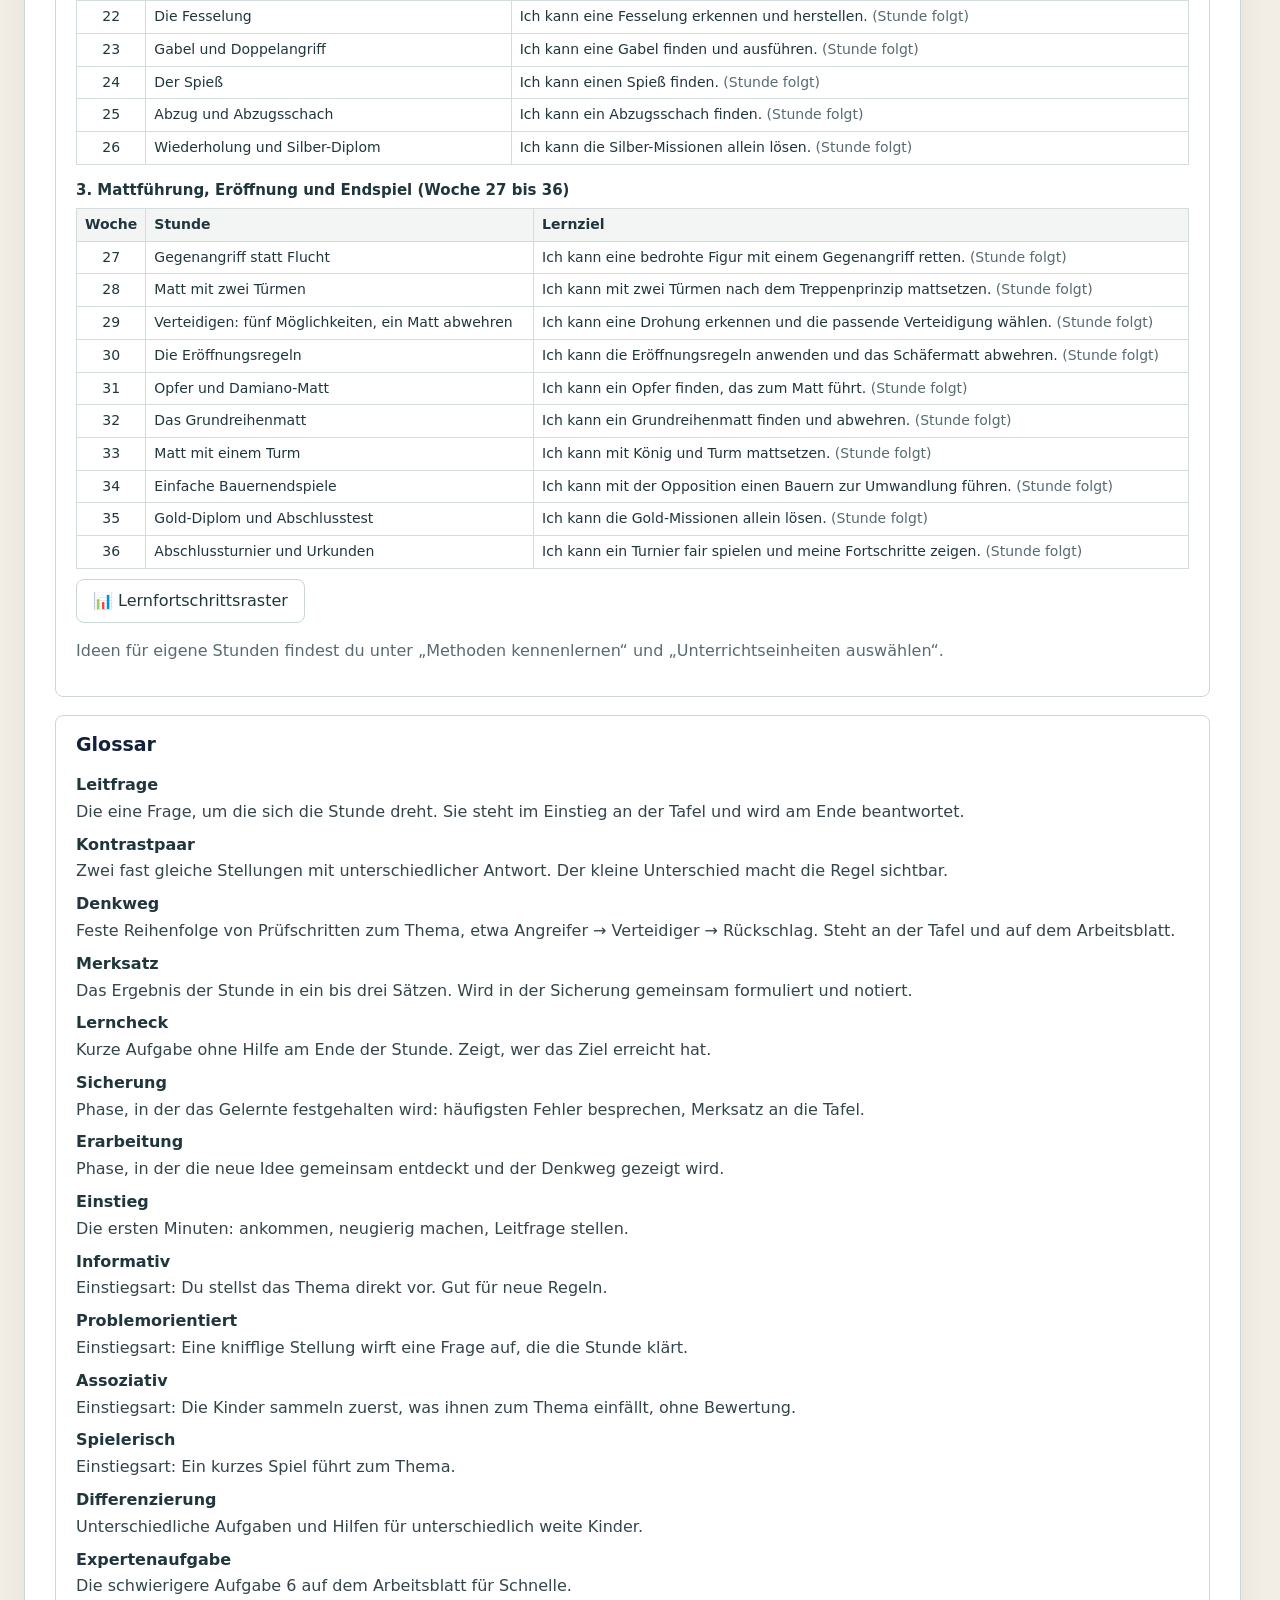
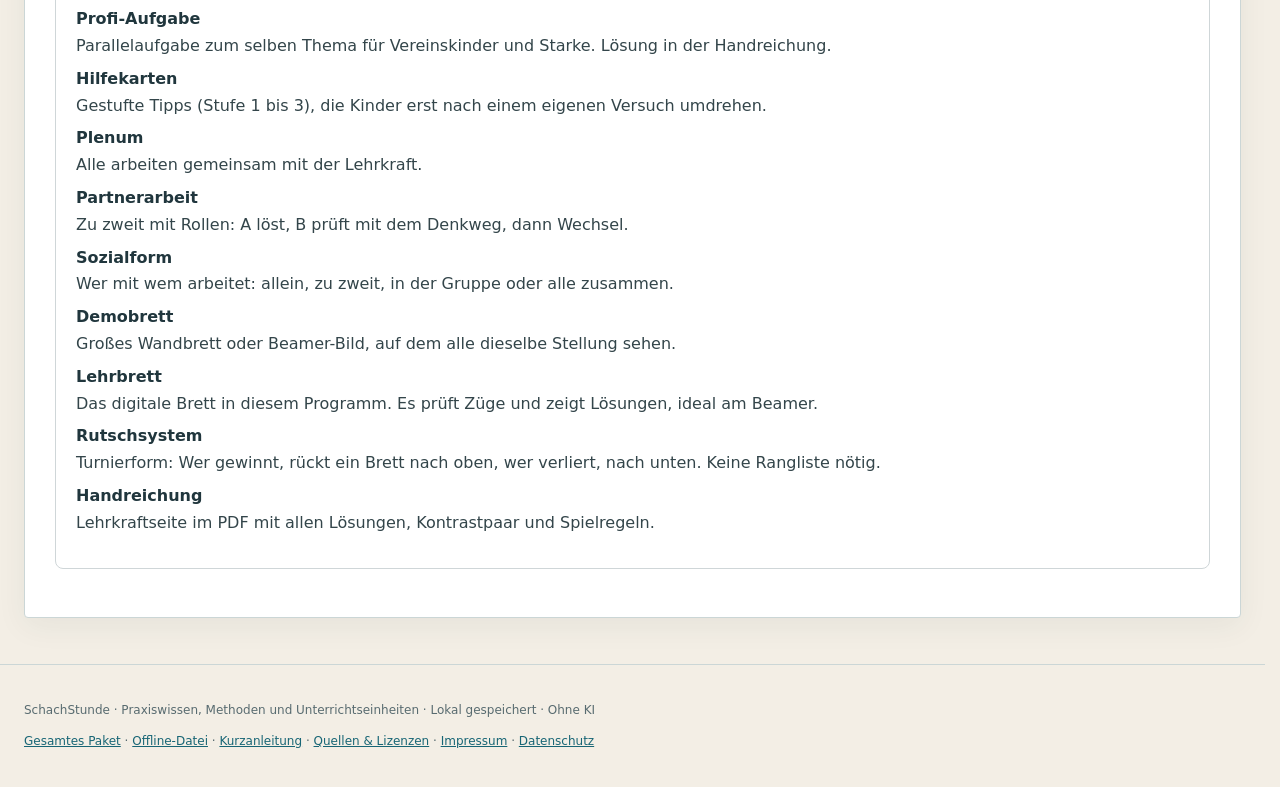
==== commit 063854ff: "Eröffnungsaufgabe offen: mehrere gute erste Züge; Reste der Stundenplanung entfernt Co-Authored-By: " ====
--- a/index.html
+++ b/index.html
@@ -1 +1 @@
-<!doctype html><html lang="de"><head><meta charset="utf-8"><meta name="viewport" content="width=device-width,initial-scale=1"><title>SchachStunde · Schachunterricht einfach planen</title><meta name="description" content="Schachstunden einfach planen, anpassen und ausdrucken."><link rel="stylesheet" href="style.css"></head><body class="planningonly"><main><div id="app"></div><noscript>Bitte JavaScript aktivieren, um Stunden zu planen.</noscript></main><footer><p>SchachStunde · Schachunterricht einfach planen · Lokal gespeichert · Planung ohne KI</p><p><a href="SchachStunde.zip" download="SchachStunde.zip">Gesamtes Paket</a> · <a href="SchachStunde.html" download="SchachStunde.html">Offline-Datei</a> · <a href="START.html" target="_blank" rel="noopener">Kurzanleitung</a> · <a href="#" id="credits">Quellen & Lizenzen</a> · <a href="https://edmundbruns.com/impressum/" target="_blank" rel="noopener">Impressum</a> · <a href="https://edmundbruns.com/datenschutz/" target="_blank" rel="noopener">Datenschutz</a></p></footer><section id="printarea"></section><dialog id="dialog"><button id="close" class="close">Schließen ×</button><div id="detail"></div></dialog><script src="runtime-data.js"></script><script src="planner-core.js"></script><script src="curriculum.js"></script><script src="lesson-units.js"></script><script src="next-topics.js"></script><script src="quality.js"></script><script src="labyrinth.js"></script><script src="method-catalog.js"></script><script src="teaching-support.js"></script><script src="praxis.js"></script><script src="diplom-lessons.js"></script><script src="teacher-board.js"></script><script src="planner-ui.js"></script><script type="module" src="app.js"></script></body></html>
+<!doctype html><html lang="de"><head><meta charset="utf-8"><meta name="viewport" content="width=device-width,initial-scale=1"><title>SchachStunde · Schachunterricht vorbereiten</title><meta name="description" content="Jahresplan, Methoden und fertige Unterrichtseinheiten für den Schachunterricht, mit Arbeitsblättern zum Ausdrucken."><link rel="stylesheet" href="style.css"></head><body class="planningonly"><main><div id="app"></div><noscript>Bitte JavaScript aktivieren, um SchachStunde zu nutzen.</noscript></main><footer><p>SchachStunde · Praxiswissen, Methoden und Unterrichtseinheiten · Lokal gespeichert · Ohne KI</p><p><a href="SchachStunde.zip" download="SchachStunde.zip">Gesamtes Paket</a> · <a href="SchachStunde.html" download="SchachStunde.html">Offline-Datei</a> · <a href="START.html" target="_blank" rel="noopener">Kurzanleitung</a> · <a href="#" id="credits">Quellen & Lizenzen</a> · <a href="https://edmundbruns.com/impressum/" target="_blank" rel="noopener">Impressum</a> · <a href="https://edmundbruns.com/datenschutz/" target="_blank" rel="noopener">Datenschutz</a></p></footer><section id="printarea"></section><dialog id="dialog"><button id="close" class="close">Schließen ×</button><div id="detail"></div></dialog><script src="runtime-data.js"></script><script src="planner-core.js"></script><script src="curriculum.js"></script><script src="lesson-units.js"></script><script src="next-topics.js"></script><script src="quality.js"></script><script src="labyrinth.js"></script><script src="method-catalog.js"></script><script src="teaching-support.js"></script><script src="praxis.js"></script><script src="diplom-lessons.js"></script><script src="jahresplan-data.js"></script><script src="raster.js"></script><script src="jahresplan.js"></script><script src="teacher-board.js"></script><script src="planner-ui.js"></script><script type="module" src="app.js"></script></body></html>
--- a/style.css
+++ b/style.css
@@ -109,3 +109,38 @@
 #levelchoices [aria-pressed="true"] small{color:#d6e6e3!important}
 
 .promopick button{margin:4px 4px 0 0;display:inline-flex;align-items:center;gap:4px}.promopick button img,.promopick button svg{width:28px;height:28px}
+/* Jahresplan mit Material-Pools · © Dr. Edmund Bruns */
+.jp-intro{background:#eef3f2;border-radius:8px;padding:8px 14px;margin:8px 0}
+.jp-meta{border-collapse:collapse;margin:8px 0 14px;width:100%}.jp-meta th{text-align:left;width:8.5rem;padding:4px 8px;color:#176575;vertical-align:top}.jp-meta td{padding:4px 8px}.jp-meta tr+tr{border-top:1px solid #e3e8ef}
+.jp-phase{border:1px solid #d5dbe6;border-radius:8px;margin:10px 0;padding:6px 12px;background:#fff}.jp-phase>summary{cursor:pointer;padding:4px 0}.jp-phase h5{margin:10px 0 4px}
+.jp-list{list-style:none;padding:0;margin:6px 0;display:grid;gap:8px}
+.jp-bs{border-left:4px solid #176575;background:#f7f9fc;border-radius:6px;padding:6px 10px}.jp-bs p{margin:3px 0 0 1.6rem}.jp-art{font-size:.8rem;background:#dbeeee;color:#14535f;border-radius:10px;padding:1px 8px;margin-left:4px}.jp-min{font-size:.85rem;color:#5a6478;margin-left:4px}.jp-who{font-weight:600;color:#3b4660}.jp-mat{color:#5a6478;font-size:.9rem}
+.jp-task{padding:4px 0;border-bottom:1px dashed #e3e8ef}.jp-task label{display:inline}.jp-src{font-size:.8rem;color:#667;margin-left:1.6rem}.jp-board{margin-left:6px;padding:2px 10px;font-size:.85rem}
+.jp-mine{border:2px solid #176575;border-radius:10px;padding:8px 14px;margin:16px 0;background:#f4faf9}
+@media (max-width:600px){.jp-meta th{width:6rem}.jp-bs p,.jp-src{margin-left:0}}
+.jp-flow{width:100%;border-collapse:collapse;margin:10px 0}.jp-flow th,.jp-flow td{border:1px solid #d5dbe6;padding:8px 10px;vertical-align:top;text-align:left}.jp-flow thead th{background:#eef3f2;color:#14535f}
+.jp-flow tbody th{width:9rem;color:#14213d}.jp-flow tbody th .jp-min{display:block;font-weight:400;margin:2px 0 0}.jp-flow td p{margin:4px 0 0}.jp-kids{color:#3b4660;font-style:italic}
+.jp-links{width:15rem}.jp-link{display:block;width:100%;text-align:left;margin:0 0 6px;padding:6px 10px;border:1px solid #b9cfd0;border-radius:8px;background:#f4faf9;color:#14535f;font:inherit;font-size:.92rem;text-decoration:none;cursor:pointer}.jp-link:hover,.jp-link:focus-visible{background:#dbeeee}
+@media (max-width:700px){.jp-flow thead{display:none}.jp-flow,.jp-flow tbody,.jp-flow tr,.jp-flow th,.jp-flow td{display:block;width:auto}.jp-flow tr{border:1px solid #d5dbe6;border-radius:8px;margin:0 0 10px}.jp-flow th,.jp-flow td{border:0}.jp-links{width:auto}}
+.jp-phname{display:block;font-weight:400;color:#5a6478;margin-top:2px}.jp-story{border:1px solid #d5dbe6;border-radius:8px;padding:6px 12px;margin:10px 0;background:#fffdf5}.jp-story p{margin:6px 0}
+.jp-fbgrid{display:grid;grid-template-columns:minmax(260px,480px) 1fr;gap:18px;align-items:start}@media (max-width:760px){.jp-fbgrid{grid-template-columns:1fr}}
+.jp-board{display:grid;grid-template-columns:1.6rem repeat(8,1fr);gap:0;max-width:480px}
+.jp-board .jp-lab{display:flex;align-items:center;justify-content:center;font-weight:700;color:#3b4660;background:none;border:0;padding:4px 0;font-size:.9rem}
+.jp-board button.jp-lab{cursor:pointer;border-radius:6px}.jp-board button.jp-lab:hover,.jp-board button.jp-lab:focus-visible{background:#dbeeee}
+.jp-sq{aspect-ratio:1;background:#eef1f6;border:0;padding:0;display:flex;align-items:center;justify-content:center;position:relative;cursor:pointer}.jp-sq.dark{background:#8d9fc7}
+.jp-sq img{width:86%;height:86%;pointer-events:none}.jp-sq.marked{box-shadow:inset 0 0 0 100px rgba(240,200,40,.62)}.jp-sq.sol{outline:3px solid #1f8a4c;outline-offset:-3px}
+.jp-sq:focus-visible{outline:3px solid #176575;outline-offset:-3px;z-index:1}
+.jp-fbq{font-size:1.1rem}.jp-hint{background:#fff6d6;border-radius:6px;padding:6px 10px;margin:6px 0}
+.jp-board button{margin:0;min-width:0;min-height:0;border-radius:0;font:inherit}.jp-board button.jp-sq{border:0;padding:0}.jp-board button.jp-lab{border-radius:6px;padding:4px 0}
+.jp-board .jp-sq.marked{box-shadow:inset 0 0 0 100px rgba(240,200,40,.62)}
+@media (max-width:760px){.jp-board{max-width:100%}.jp-fbside .taskchoices{flex-wrap:wrap}}
+.jp-fb .board .sq.solution{box-shadow:inset 0 0 0 6px #bf5d00}.jp-fb .board .sq.marked.solution{box-shadow:inset 0 0 0 6px #2e8b57,inset 0 0 0 10px #bf5d00}
+.jp-fb .file-labels button.jp-lab,.jp-fb .rank-labels button.jp-lab{background:none;border:0;padding:0;margin:0;min-height:0;min-width:0;font:inherit;font-weight:700;color:inherit;cursor:pointer;border-radius:4px;width:100%;height:100%}
+.jp-fb .jp-lab:hover,.jp-fb .jp-lab:focus-visible{background:#dbeeee}.jp-fb h2{margin:4px 0 12px}
+.jp-hints{background:#f4faf9;border-left:4px solid #176575;padding:8px 12px;border-radius:6px}
+
+.jp-after{margin:12px 0;padding:8px 12px;border:1px solid #e3e8ef;border-radius:6px}.jp-after h4{margin:0 0 4px}.jp-after table{border-collapse:collapse;width:100%;font-size:.95em}.jp-after th,.jp-after td{text-align:left;padding:4px 6px;border-top:1px solid #e3e8ef;vertical-align:top}
+.jp-nav{margin:10px 0}.jp-pick{margin:12px 0;padding:12px 14px;border:1px solid #b9cfd0;border-radius:8px;background:#f4faf9}.jp-pick h4{margin:0 0 4px}.jp-pick label{display:block;margin:6px 0;font-size:15px;font-weight:500}.jp-rt .sq.gone::after{content:'✕';position:absolute;inset:0;display:grid;place-items:center;color:#7a1414;font-weight:800;font-size:1.5em;background:rgba(30,30,30,.38)}.jp-rt .sq.solution{box-shadow:inset 0 0 0 6px #bf5d00}.jp-rtlog{font-size:14px;margin:8px 0;padding-left:22px;max-height:12rem;overflow:auto}.jp-rt select{display:inline-block;margin:4px 0 8px}.jp-rt label{display:block}.jp-rtauto{font-weight:500;margin:8px 0}.jp-rtauto input{margin-right:6px}
+.jp-rtin input{flex:1;min-width:12rem}.jp-rtplan{background:#e6f4ec;border-radius:6px;padding:6px 10px;margin:8px 0}.jp-rtlist{padding:6px 0}.jp-rtlist select{display:block;margin-top:6px;max-width:100%}
+.rswrap{overflow-x:auto;margin-top:10px}.rstable{border-collapse:collapse;font-size:14px;min-width:100%}.rstable th,.rstable td{border:1px solid #d9dfd7;padding:4px;vertical-align:middle;text-align:center}.rstable thead th{font-size:12px;font-weight:600;background:#f4faf9;min-width:7rem}.rstable thead th span{font-weight:400}.rstable td:first-child,.rstable th:first-child{text-align:left;position:sticky;left:0;background:#fff;z-index:1}.rstable input{width:11rem;padding:5px}.rscell{width:100%;min-height:36px;border:0;border-radius:4px;font-size:13px;padding:4px}.rs-leer{background:#f6f7f5;color:#999}.rs-nicht{background:#ffc7ce;color:#9c0006}.rs-teilweise{background:#ffeb9c;color:#7c5800}.rs-verstanden{background:#c6efce;color:#14532d}.rsfocus{outline:3px solid #176575;outline-offset:-3px}.rsdel{border:0;background:none;color:#9c0006;font-size:16px}.rstable tfoot td{font-size:12px;color:#3b4660}.jp-hit td{background:#e6f4ec;font-weight:600}.jp-eval{background:#e6f4ec;border-radius:6px;padding:6px 10px}
+.rstabs button[aria-pressed=true]{background:#225c50;color:#fff;border-color:#225c50}
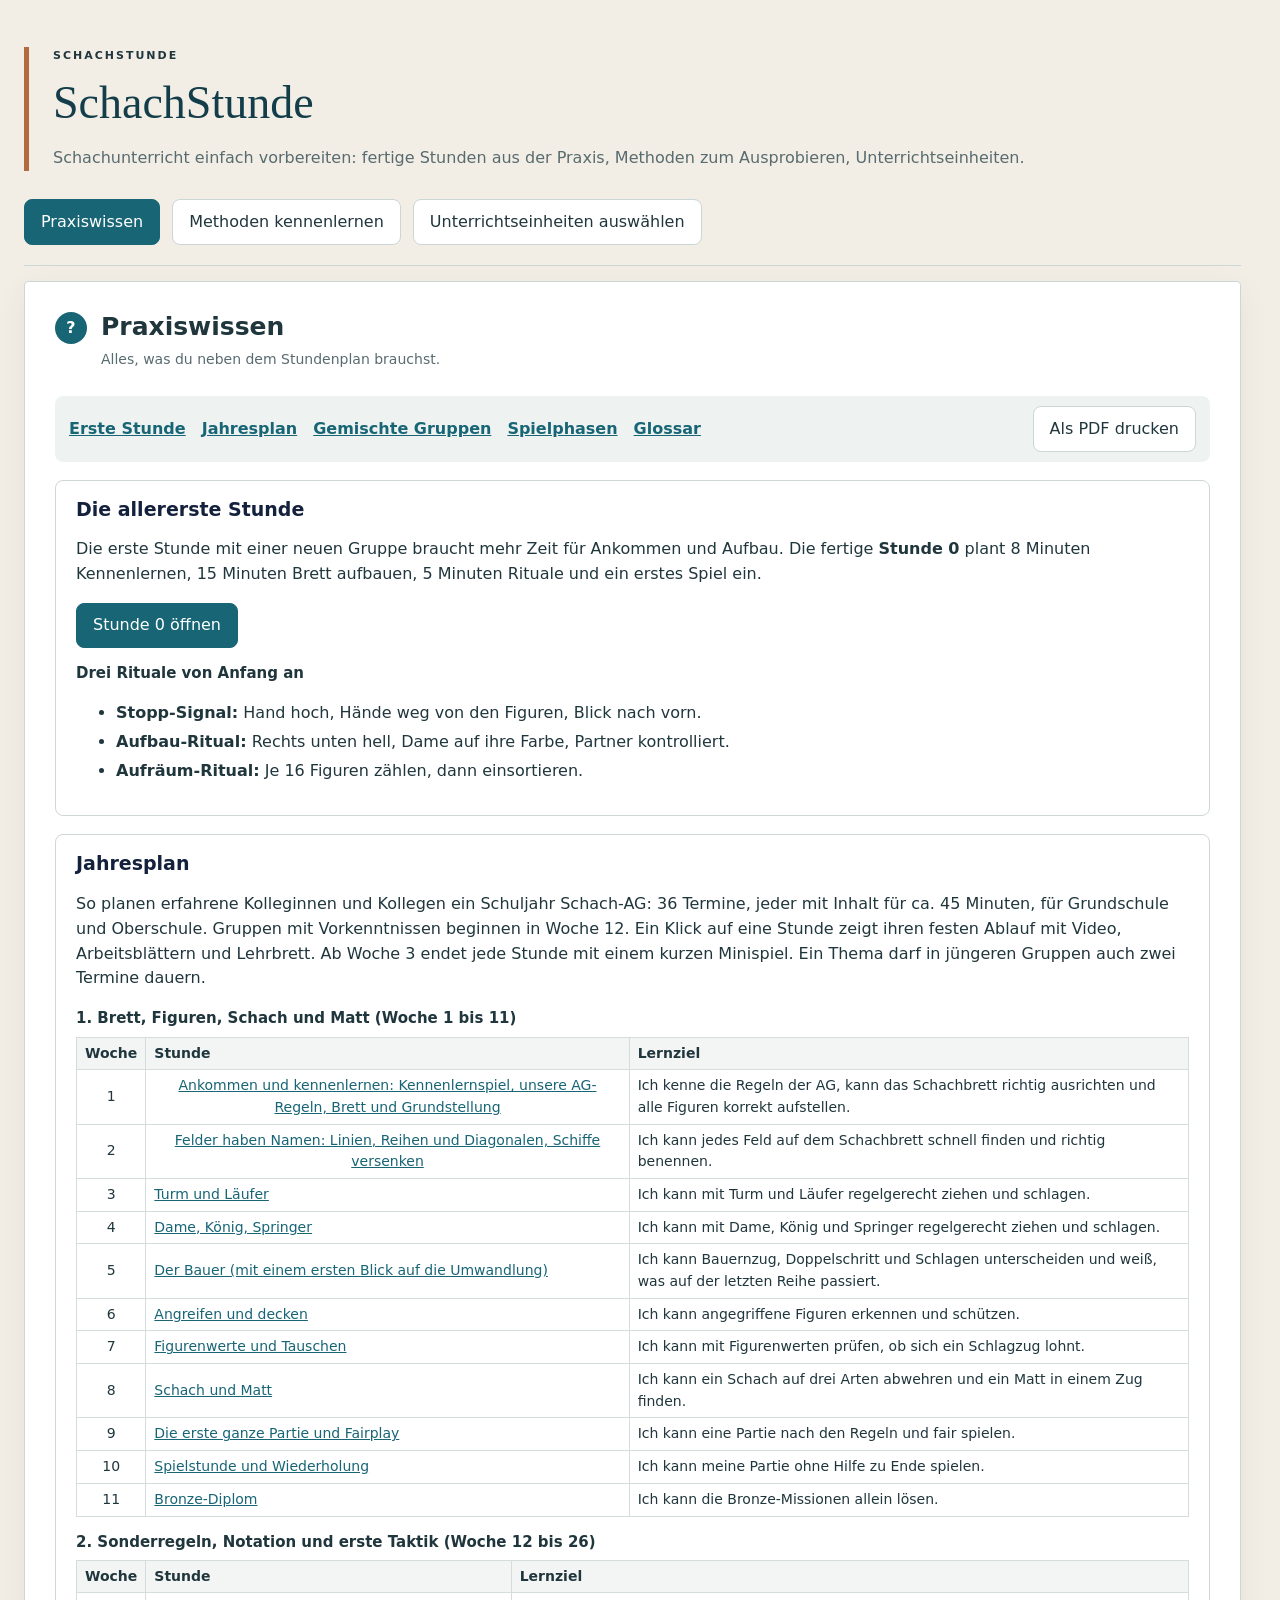
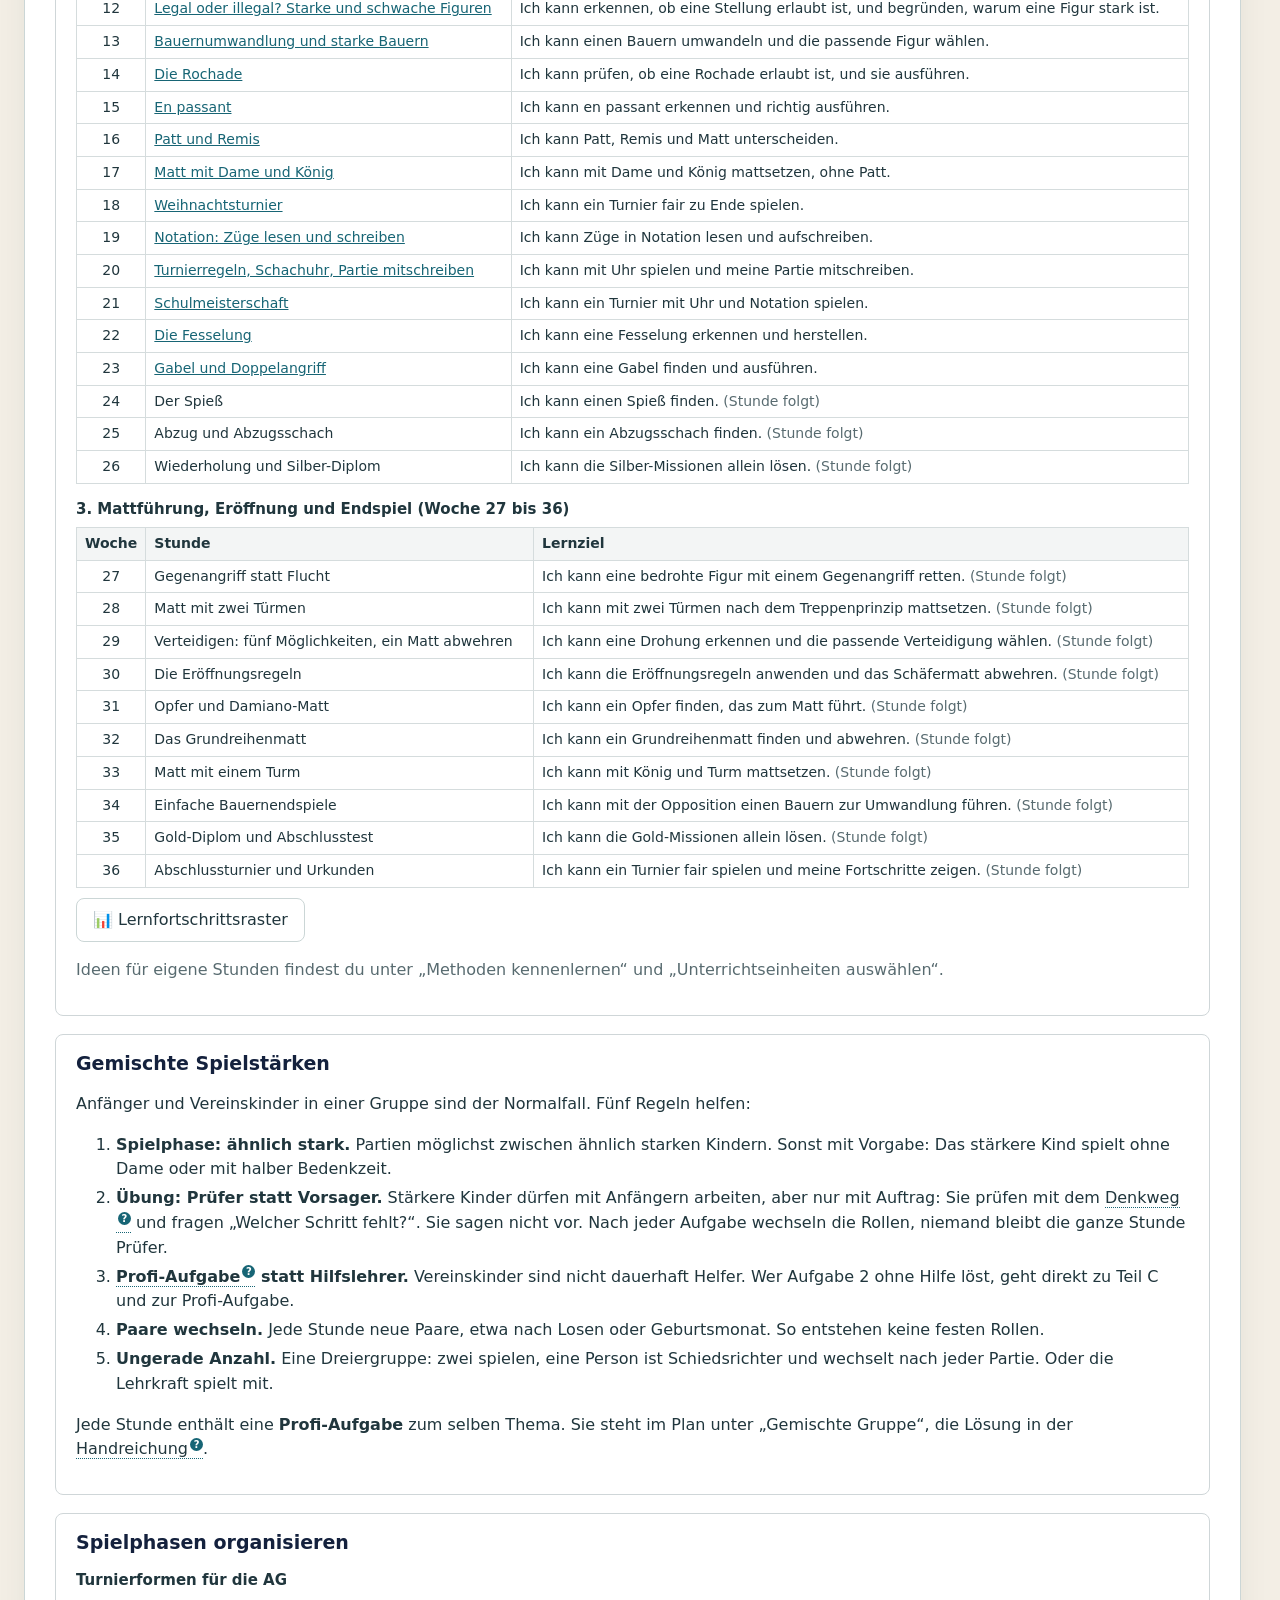
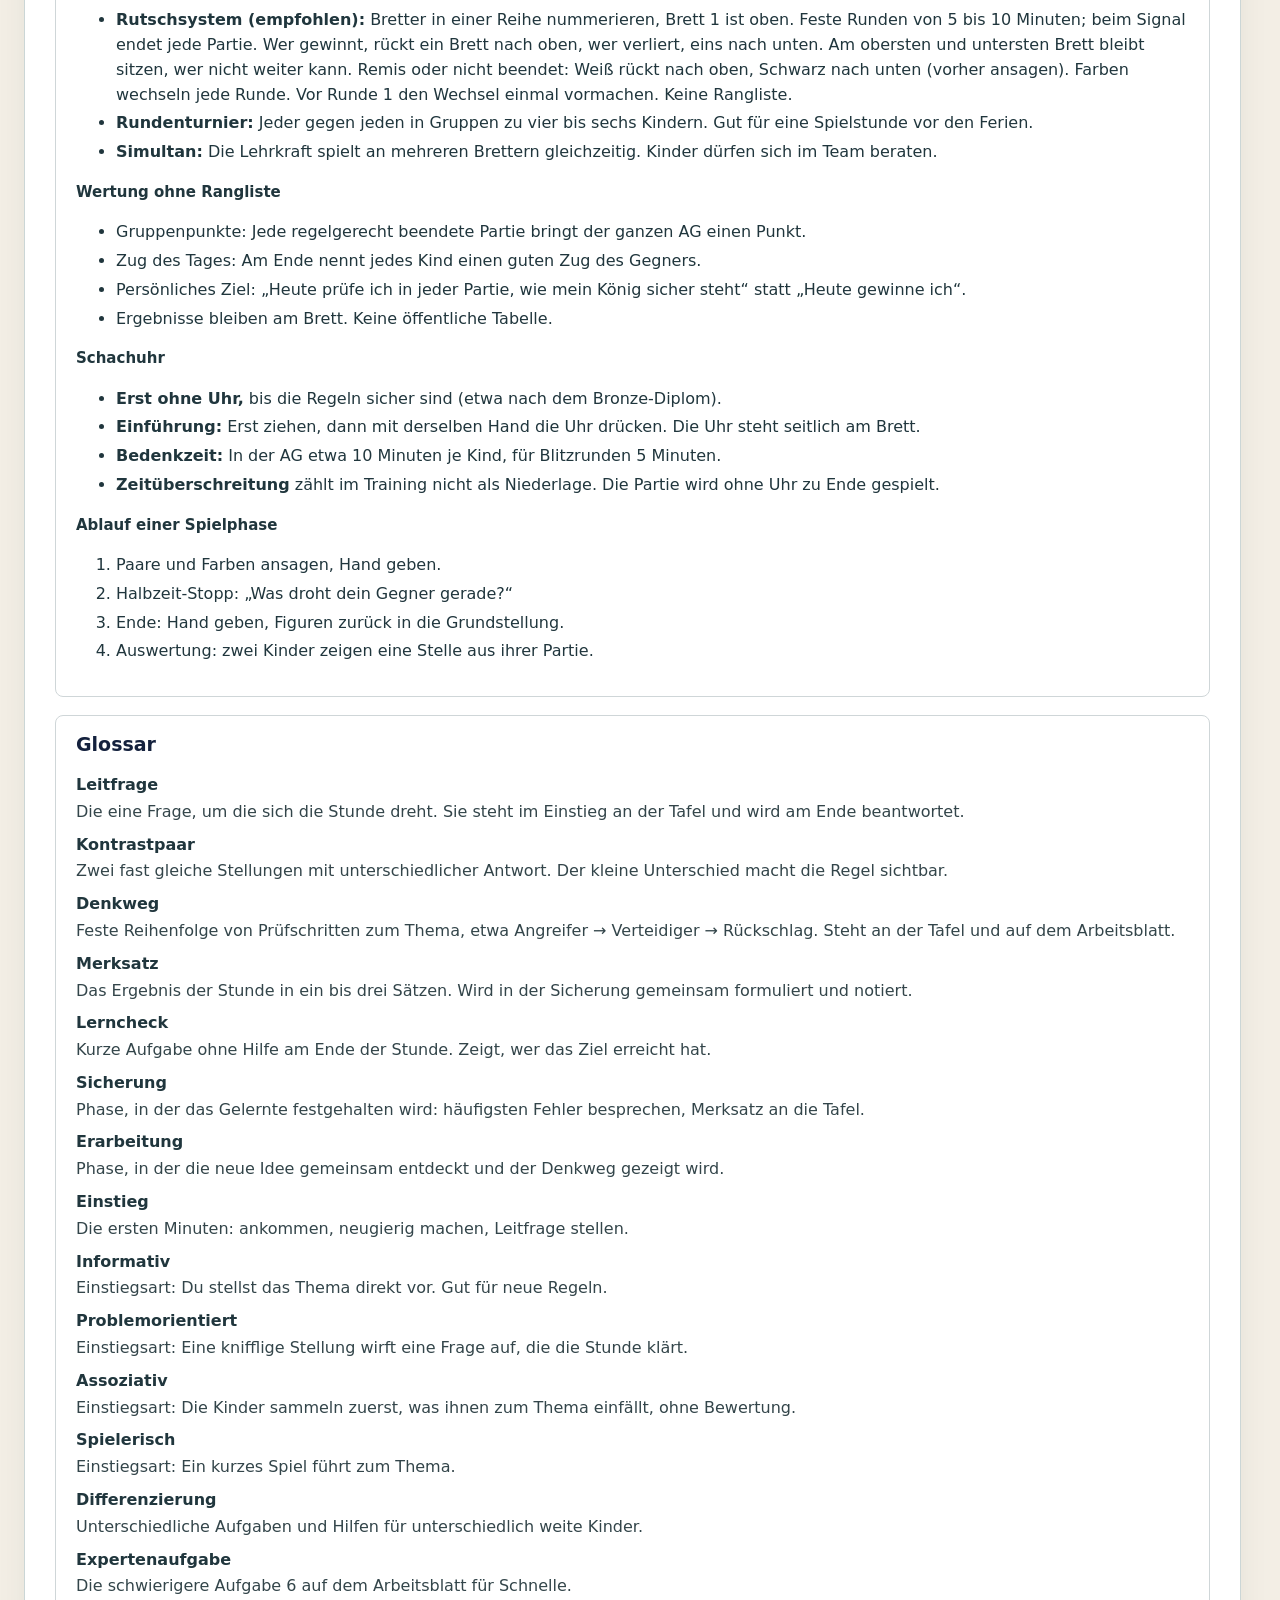
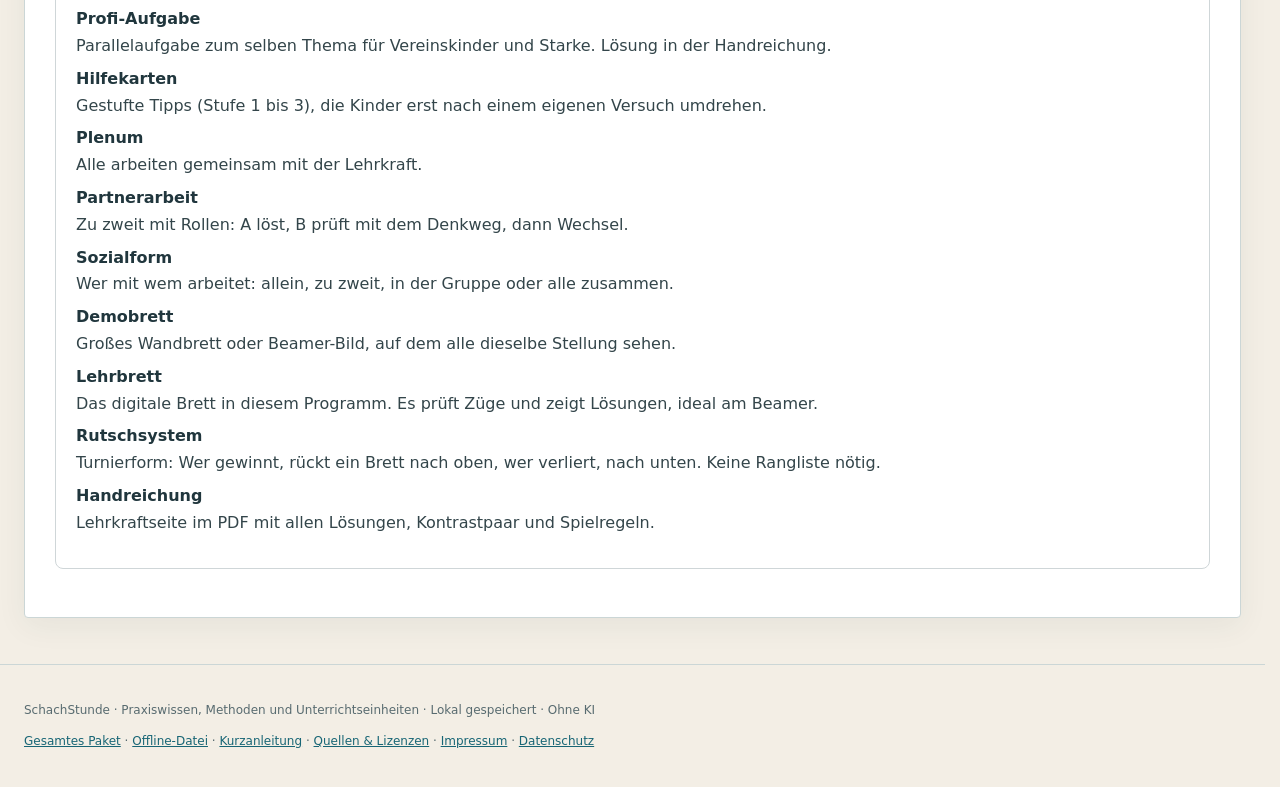
==== commit 4a922161: "Notation mit Pfeilen statt Zug im Text, Knobel-Lösungen ergänzt, neue Unterrichtseinheiten zu Jahres" ====
--- a/index.html
+++ b/index.html
@@ -1 +1 @@
-<!doctype html><html lang="de"><head><meta charset="utf-8"><meta name="viewport" content="width=device-width,initial-scale=1"><title>SchachStunde · Schachunterricht vorbereiten</title><meta name="description" content="Jahresplan, Methoden und fertige Unterrichtseinheiten für den Schachunterricht, mit Arbeitsblättern zum Ausdrucken."><link rel="stylesheet" href="style.css"></head><body class="planningonly"><main><div id="app"></div><noscript>Bitte JavaScript aktivieren, um SchachStunde zu nutzen.</noscript></main><footer><p>SchachStunde · Praxiswissen, Methoden und Unterrichtseinheiten · Lokal gespeichert · Ohne KI</p><p><a href="SchachStunde.zip" download="SchachStunde.zip">Gesamtes Paket</a> · <a href="SchachStunde.html" download="SchachStunde.html">Offline-Datei</a> · <a href="START.html" target="_blank" rel="noopener">Kurzanleitung</a> · <a href="#" id="credits">Quellen & Lizenzen</a> · <a href="https://edmundbruns.com/impressum/" target="_blank" rel="noopener">Impressum</a> · <a href="https://edmundbruns.com/datenschutz/" target="_blank" rel="noopener">Datenschutz</a></p></footer><section id="printarea"></section><dialog id="dialog"><button id="close" class="close">Schließen ×</button><div id="detail"></div></dialog><script src="runtime-data.js"></script><script src="planner-core.js"></script><script src="curriculum.js"></script><script src="lesson-units.js"></script><script src="next-topics.js"></script><script src="quality.js"></script><script src="labyrinth.js"></script><script src="method-catalog.js"></script><script src="teaching-support.js"></script><script src="praxis.js"></script><script src="diplom-lessons.js"></script><script src="jahresplan-data.js"></script><script src="raster.js"></script><script src="jahresplan.js"></script><script src="teacher-board.js"></script><script src="planner-ui.js"></script><script type="module" src="app.js"></script></body></html>
+<!doctype html><html lang="de"><head><meta charset="utf-8"><meta name="viewport" content="width=device-width,initial-scale=1"><title>SchachStunde · Schachunterricht vorbereiten</title><meta name="description" content="Jahresplan, Methoden und fertige Unterrichtseinheiten für den Schachunterricht, mit Arbeitsblättern zum Ausdrucken."><link rel="stylesheet" href="style.css"></head><body class="planningonly"><main><div id="app"></div><noscript>Bitte JavaScript aktivieren, um SchachStunde zu nutzen.</noscript></main><footer><p>SchachStunde · Praxiswissen, Methoden und Unterrichtseinheiten · Lokal gespeichert · Ohne KI</p><p><a href="SchachStunde.zip" download="SchachStunde.zip">Gesamtes Paket</a> · <a href="SchachStunde.html" download="SchachStunde.html">Offline-Datei</a> · <a href="START.html" target="_blank" rel="noopener">Kurzanleitung</a> · <a href="#" id="credits">Quellen & Lizenzen</a> · <a href="https://edmundbruns.com/impressum/" target="_blank" rel="noopener">Impressum</a> · <a href="https://edmundbruns.com/datenschutz/" target="_blank" rel="noopener">Datenschutz</a></p></footer><section id="printarea"></section><dialog id="dialog"><button id="close" class="close">Schließen ×</button><div id="detail"></div></dialog><script src="runtime-data.js"></script><script src="planner-core.js"></script><script src="curriculum.js"></script><script src="lesson-units.js"></script><script src="next-topics.js"></script><script src="topics-jahresplan.js"></script><script src="quality.js"></script><script src="labyrinth.js"></script><script src="method-catalog.js"></script><script src="teaching-support.js"></script><script src="praxis.js"></script><script src="diplom-lessons.js"></script><script src="jahresplan-data.js"></script><script src="raster.js"></script><script src="jahresplan.js"></script><script src="teacher-board.js"></script><script src="method-cards.js"></script><script src="method-previews.js"></script><script src="method-materials.js"></script><script src="method-print.js"></script><script src="planner-ui.js"></script><script type="module" src="app.js"></script></body></html>
--- a/style.css
+++ b/style.css
@@ -99,7 +99,7 @@
 .praxistoc{display:flex;flex-wrap:wrap;gap:8px 16px;align-items:center;margin:4px 0 18px;padding:10px 14px;background:#eef3f2;border-radius:8px}.praxistoc a{color:#176575;font-weight:600}.praxistoc button{margin-left:auto}.praxissec{background:#fff;border:1px solid #cfd6d8;border-radius:8px;padding:16px 20px;margin:0 0 18px;line-height:1.55}.praxissec h3{margin:0 0 8px;font-size:19px;color:#14213d}.praxissec h4{margin:14px 0 6px;font-size:15px}.praxissec li{margin:4px 0}.yeartable{width:100%;border-collapse:collapse;font-size:14px;margin:4px 0 10px}.yeartable th,.yeartable td{border:1px solid #d5dcdd;padding:5px 8px;text-align:left}.yeartable th{background:#f3f5f5}.yeartable td:first-child{width:60px;text-align:center}.linklike{background:none!important;border:0!important;padding:0!important;color:#176575!important;text-decoration:underline;cursor:pointer;font:inherit!important;min-height:0!important}.glosslist dt{font-weight:700;margin-top:8px}.glosslist dd{margin:2px 0 0 0;color:#33454a}
 .memorygrid{display:grid;grid-template-columns:repeat(3,minmax(0,1fr));gap:12px;margin:10px 0}.memorygrid figure{margin:0;text-align:center}.memorygrid figcaption{font-size:13px;margin-bottom:4px}.memorygrid .methoddiagram{width:100%;margin:0}.methodobserve{margin:14px 0;padding:8px 12px;background:#f3f5f5;border-radius:6px}@media(max-width:600px){.memorygrid{grid-template-columns:1fr}}
 .docbody{background:#f3eee5}.docpage{max-width:920px;margin:0 auto;padding:34px 20px 40px;color:#20363d;line-height:1.6}.dochead{border-left:5px solid #b16b3e;padding-left:22px;margin:0 0 26px}.doceyebrow{font:700 11px/1 system-ui,sans-serif;letter-spacing:.16em;text-transform:uppercase;margin:0 0 8px;color:#20363d}.dochead h1{font:400 40px/1.15 Georgia,"Times New Roman",serif;color:#14363f;margin:0 0 8px}.dochead p{margin:0;color:#586b70}.docsec{background:#fff;border:1px solid #cbd6d6;border-radius:8px;padding:18px 22px;margin:0 0 18px}.docsec h2{font-size:20px;margin:0 0 10px;color:#14213d}.docsec h3{font-size:16px;margin:14px 0 4px}.docsec a{color:#176575}.docsec li{margin:4px 0}.docsec details{margin:8px 0}.docsec summary{cursor:pointer;font-weight:600;color:#176575}.docsec pre{white-space:pre-wrap;font-size:12px;background:#f6f5f0;padding:10px 12px;border-radius:6px;max-height:320px;overflow:auto}.docfoot{font-size:13px;color:#586b70;margin-top:24px}.docfoot a{color:#176575}#dialog .docpage{padding:0}#dialog .dochead h1{font-size:30px}
-#returnplan,#labback,#closeprint,#returneditor,.planningonly #returnplan,.planningonly #labback,.planningonly #closeprint,.planningonly #returneditor{background:#9a5a30!important;border-color:#7a4422!important;color:#fff!important;font-weight:700!important}#returnplan:hover,#labback:hover,#closeprint:hover,#returneditor:hover{background:#8f5129!important}#returnplan:focus-visible,#labback:focus-visible,#closeprint:focus-visible,#returneditor:focus-visible{outline:3px solid #14213d;outline-offset:2px}
+#returnplan,#labback,#closeprint,#closeprint2,#returneditor,#backunits,#fbback,#rtback,#rsback,.planningonly #returnplan,.planningonly #labback,.planningonly #closeprint,.planningonly #returneditor{background:#9a5a30!important;border-color:#7a4422!important;color:#fff!important;font-weight:700!important}#returnplan:hover,#labback:hover,#closeprint:hover,#closeprint2:hover,#returneditor:hover,#backunits:hover,#fbback:hover,#rtback:hover,#rsback:hover{background:#8f5129!important}#returnplan:focus-visible,#labback:focus-visible,#closeprint:focus-visible,#closeprint2:focus-visible,#returneditor:focus-visible,#backunits:focus-visible,#fbback:focus-visible,#rtback:focus-visible,#rsback:focus-visible{outline:3px solid #14213d;outline-offset:2px}
 .savedwrap{display:inline-flex;align-items:stretch;gap:2px;margin:0 6px 6px 0}.savedwrap .savedplan{margin:0}.saveddel{min-width:34px!important;padding:0 8px!important;font-size:18px!important;line-height:1;color:#8f3b2a!important;background:#fff!important;border:1px solid #d9c3bc!important}.saveddel:hover{background:#f8e9e5!important}
 .boardtoggle{display:flex;align-items:center;gap:.5rem;margin:.6rem 0 1rem;font-weight:600}
 @media screen{.printview>#printarea{max-width:none;background:#d9dde3;padding:20px 16px 40px;min-height:100vh;overflow-x:auto}.printview .printcontrols{max-width:297mm;margin:0 auto 18px;background:#edf3e9}#printdocument{display:flex;flex-direction:column;align-items:center;gap:9mm;counter-reset:pg}#printdocument .ws-page,#printdocument .printsection,#printdocument.freeflow>.sheetwrap{flex:none;background:#fff;box-shadow:0 2px 12px #0003;position:relative;margin:0!important}#printdocument .ws-page{width:210mm;min-height:297mm;padding:10mm 11mm 12mm}#printdocument .printsection.landscape{width:297mm;min-height:210mm;padding:10mm}#printdocument.freeflow>.sheetwrap{width:210mm;min-height:297mm;padding:15mm}#printdocument .ws-page .ws-page{box-shadow:none;width:auto;min-height:0;padding:0}#printdocument [data-pageno]::after{content:attr(data-pageno);position:absolute;bottom:4mm;right:11mm;font:8pt system-ui;color:#667}#printdocument [data-pagetitle]::before{content:attr(data-pagetitle);position:absolute;bottom:4mm;left:11mm;font:8pt system-ui;color:#667}.printhint{font-size:13px;color:#4c5a55;margin:6px 0 0}}
@@ -144,3 +144,21 @@
 .jp-rtin input{flex:1;min-width:12rem}.jp-rtplan{background:#e6f4ec;border-radius:6px;padding:6px 10px;margin:8px 0}.jp-rtlist{padding:6px 0}.jp-rtlist select{display:block;margin-top:6px;max-width:100%}
 .rswrap{overflow-x:auto;margin-top:10px}.rstable{border-collapse:collapse;font-size:14px;min-width:100%}.rstable th,.rstable td{border:1px solid #d9dfd7;padding:4px;vertical-align:middle;text-align:center}.rstable thead th{font-size:12px;font-weight:600;background:#f4faf9;min-width:7rem}.rstable thead th span{font-weight:400}.rstable td:first-child,.rstable th:first-child{text-align:left;position:sticky;left:0;background:#fff;z-index:1}.rstable input{width:11rem;padding:5px}.rscell{width:100%;min-height:36px;border:0;border-radius:4px;font-size:13px;padding:4px}.rs-leer{background:#f6f7f5;color:#999}.rs-nicht{background:#ffc7ce;color:#9c0006}.rs-teilweise{background:#ffeb9c;color:#7c5800}.rs-verstanden{background:#c6efce;color:#14532d}.rsfocus{outline:3px solid #176575;outline-offset:-3px}.rsdel{border:0;background:none;color:#9c0006;font-size:16px}.rstable tfoot td{font-size:12px;color:#3b4660}.jp-hit td{background:#e6f4ec;font-weight:600}.jp-eval{background:#e6f4ec;border-radius:6px;padding:6px 10px}
 .rstabs button[aria-pressed=true]{background:#225c50;color:#fff;border-color:#225c50}
+
+/* Compact standalone method cards, also readable on phones and in print. */
+.inspirationcard{max-width:760px;margin:auto}.inspirationcard h3{font-size:1rem;margin:1rem 0 .25rem}.inspirationcard p{margin:.25rem 0 .75rem;line-height:1.5}.inspirationdiagrams{display:grid;grid-template-columns:repeat(2,minmax(0,1fr));gap:1rem}.inspirationdiagrams figure{margin:0}.inspirationdiagrams .methoddiagram{max-width:260px}.inspirationdiagrams figcaption{font-size:.9rem}.methodsource{font-size:.8rem;overflow-wrap:anywhere}.methodsources{margin-top:1.5rem}@media(max-width:480px){.inspirationdiagrams{grid-template-columns:1fr}}@media print{.inspirationcard{font-size:11pt}.inspirationcard h2{font-size:18pt}.inspirationcard h3{font-size:12pt}.inspirationcard section{break-inside:avoid}.inspirationdiagrams{grid-template-columns:1fr 1fr}.inspirationdiagrams .methoddiagram{max-width:190px}}
+
+.methodvisual{margin:16px 0;border:1px solid #cbdedb;border-radius:12px;overflow:hidden;background:#f4f8f7}.methodvisual svg{display:block;width:100%;max-height:280px}.methodvisual figcaption{padding:10px 16px;text-align:center;font-weight:600;font-size:14px;color:#174e57}
+
+#methodcards .methodtile{background:hsl(var(--method-hue) 55% 96%);border-color:hsl(var(--method-hue) 30% 78%);border-top:5px solid hsl(var(--method-hue) 42% 65%);box-shadow:0 3px 12px #193e4608}#methodcards .methodtile button{background:#ffffffbd;border-color:hsl(var(--method-hue) 25% 67%)}#methodcards .methodtile:hover{border-color:hsl(var(--method-hue) 40% 48%);box-shadow:0 5px 16px #193e4615}#methodcards .methodtile button:focus-visible{outline:3px solid #175f70;outline-offset:3px}
+@media print{.inspirationcard,.mm-page{color:#222!important}.mm-lines{background:repeating-linear-gradient(to bottom,transparent 0,transparent 8mm,#bbb 8mm,#bbb 8.2mm)!important}#methodcards .methodtile{background:white!important;border-color:#777!important;box-shadow:none!important}.methodvisual{background:white!important;border:1px solid #555!important}.methodvisual svg,.mm-page svg{filter:grayscale(1)}.methodvisual svg rect:not(.mm-board *),.mm-illustration rect:not(.mm-board *),.mm-map rect{fill:white!important;stroke:#666!important}.methodvisual svg circle,.mm-illustration circle{fill:white!important;stroke:#555!important}.methodvisual figcaption{color:#222!important;background:white!important}.mm-page *{border-color:#777!important}.mm-table th,.mm-hint{background:white!important}.mm-middle{border-radius:0!important;background:white!important}.mm-page svg [fill="#c3d2d1"]{fill:#dedede!important}.mm-page svg [fill="#faf7ee"]{fill:white!important}.mm-page svg [fill="#edf4f3"],.mm-page svg [fill="#e7eeee"]{fill:white!important}.mm-head,.mm-footer{color:#333!important}.mm-page svg text{fill:#222!important}}
+
+.methodfilters{display:grid;grid-template-columns:repeat(3,minmax(0,1fr));gap:16px}.methodfilters label{min-width:0}.methodfilters select{width:100%;min-width:0}.methodsearchlabel{display:block;margin-top:16px}.methodtags{font-size:12px;line-height:1.5;margin:12px 0 18px}.methodtags>div{margin:5px 0}.methodtags dt{font-weight:700}.methodtags dd{margin:0}.methodtile{display:flex;flex-direction:column}.methodtile>button{margin-top:auto;align-self:flex-start}@media(max-width:760px){.methodfilters{grid-template-columns:1fr}}@media print{.methodtags{font-size:9pt}}
+
+.templatepreview{background:white}.templatepreviewbutton{display:block;width:100%;padding:0!important;border:0!important;border-radius:0!important;background:white!important;cursor:zoom-in}.templatepreviewbutton img{display:block;width:100%;height:auto}.templatepreviewbutton:focus-visible{outline:3px solid #176b77;outline-offset:-3px}.previewhint{display:block;font-size:12px;font-weight:400;margin-top:4px}@media print{.previewhint{display:none}.templatepreview{max-width:145mm;margin:4mm auto}.templatepreviewbutton{cursor:default}}
+
+.methodselect{display:flex;align-items:center;gap:8px;font-size:12px;margin-bottom:12px}.methodselect input{width:auto;margin:0}
+
+.printview .printcontrols-bottom{margin:18px auto 30px}
+
+.board{position:relative}.diagarrows{position:absolute;inset:0;width:100%;height:100%;pointer-events:none;z-index:2}
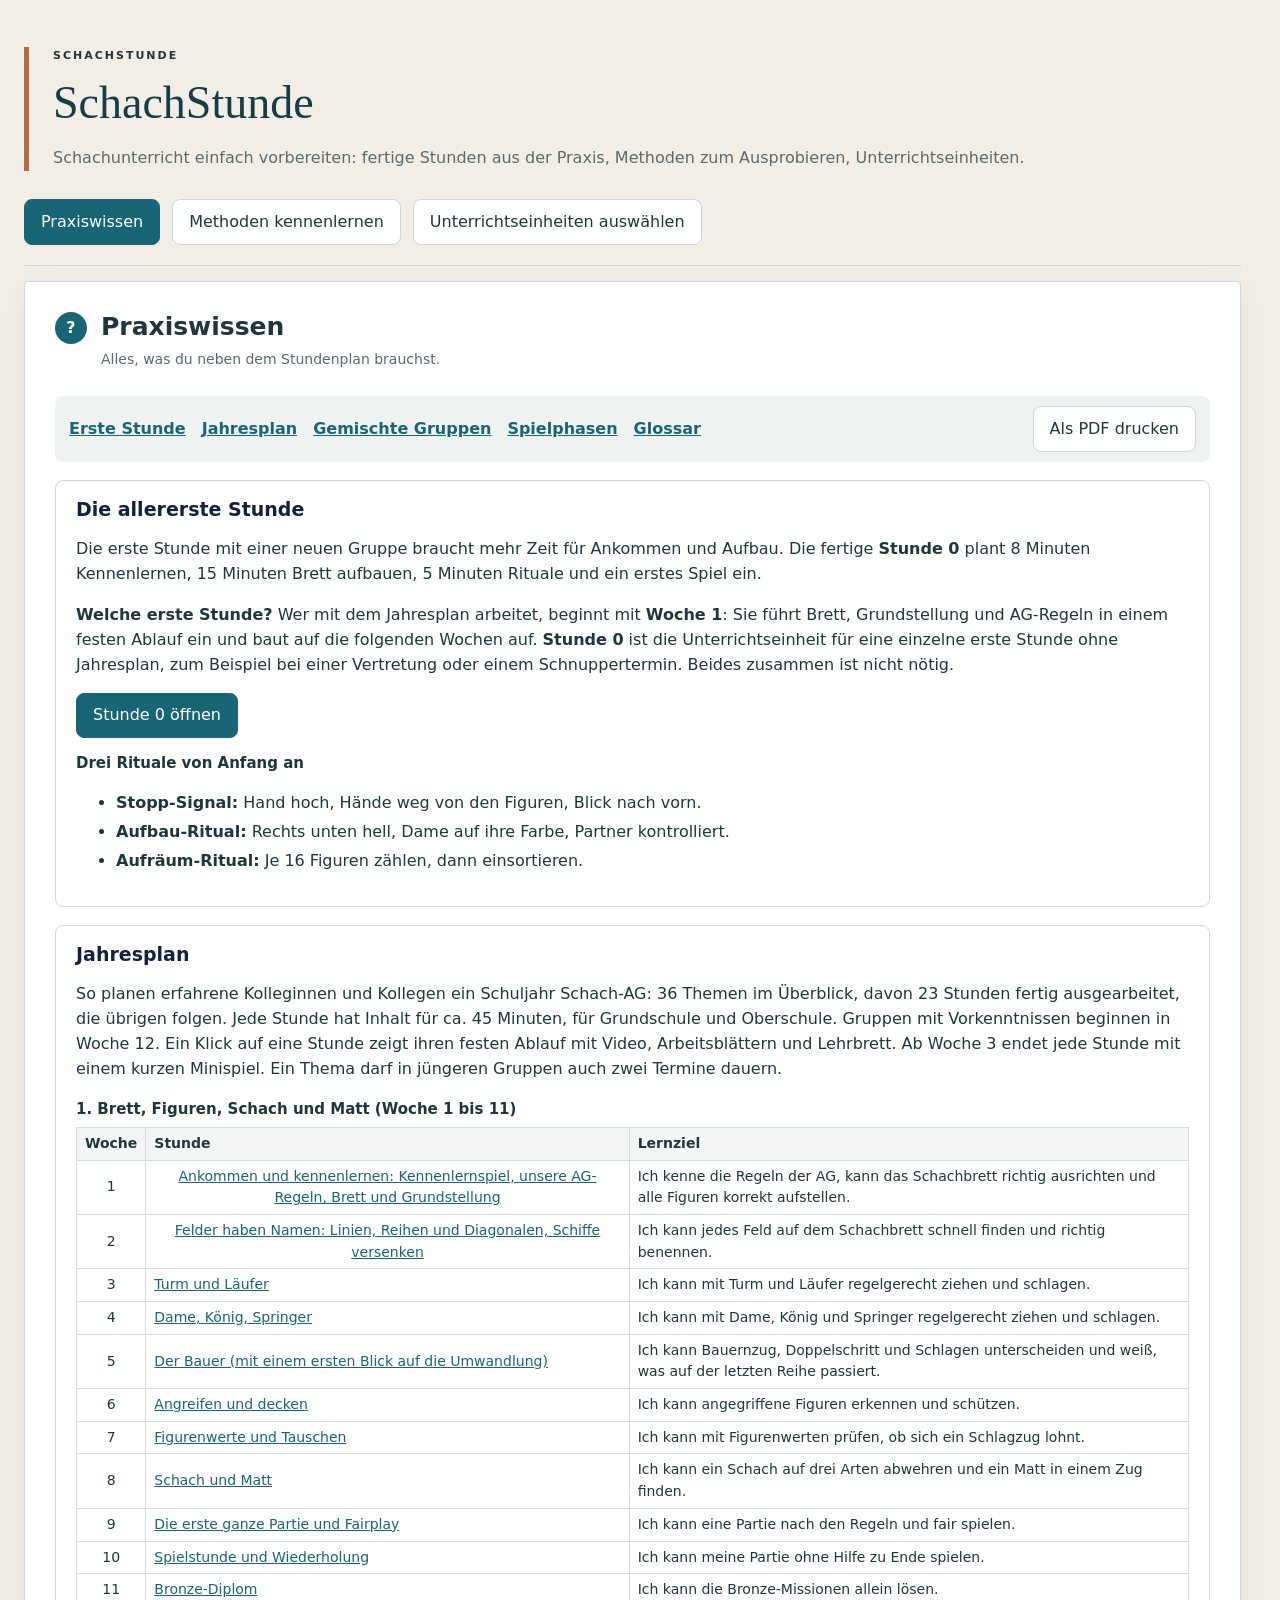
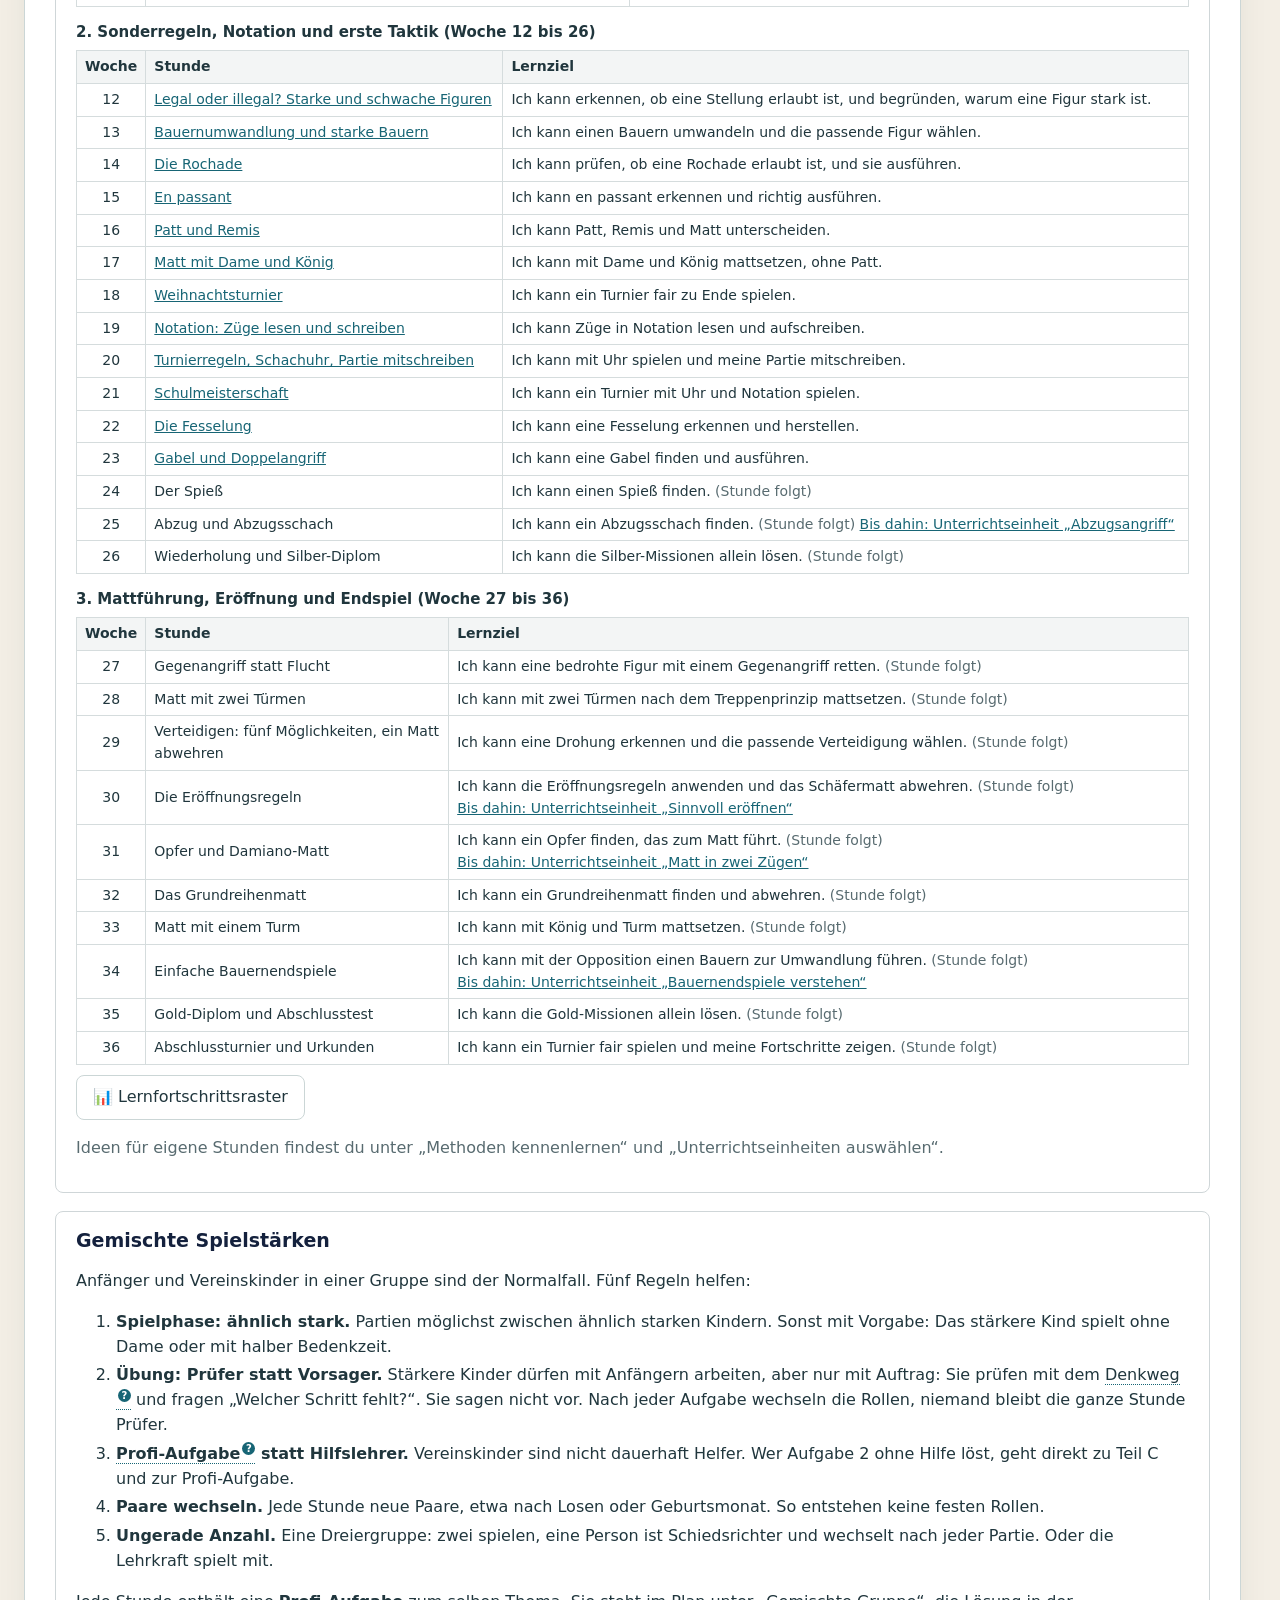
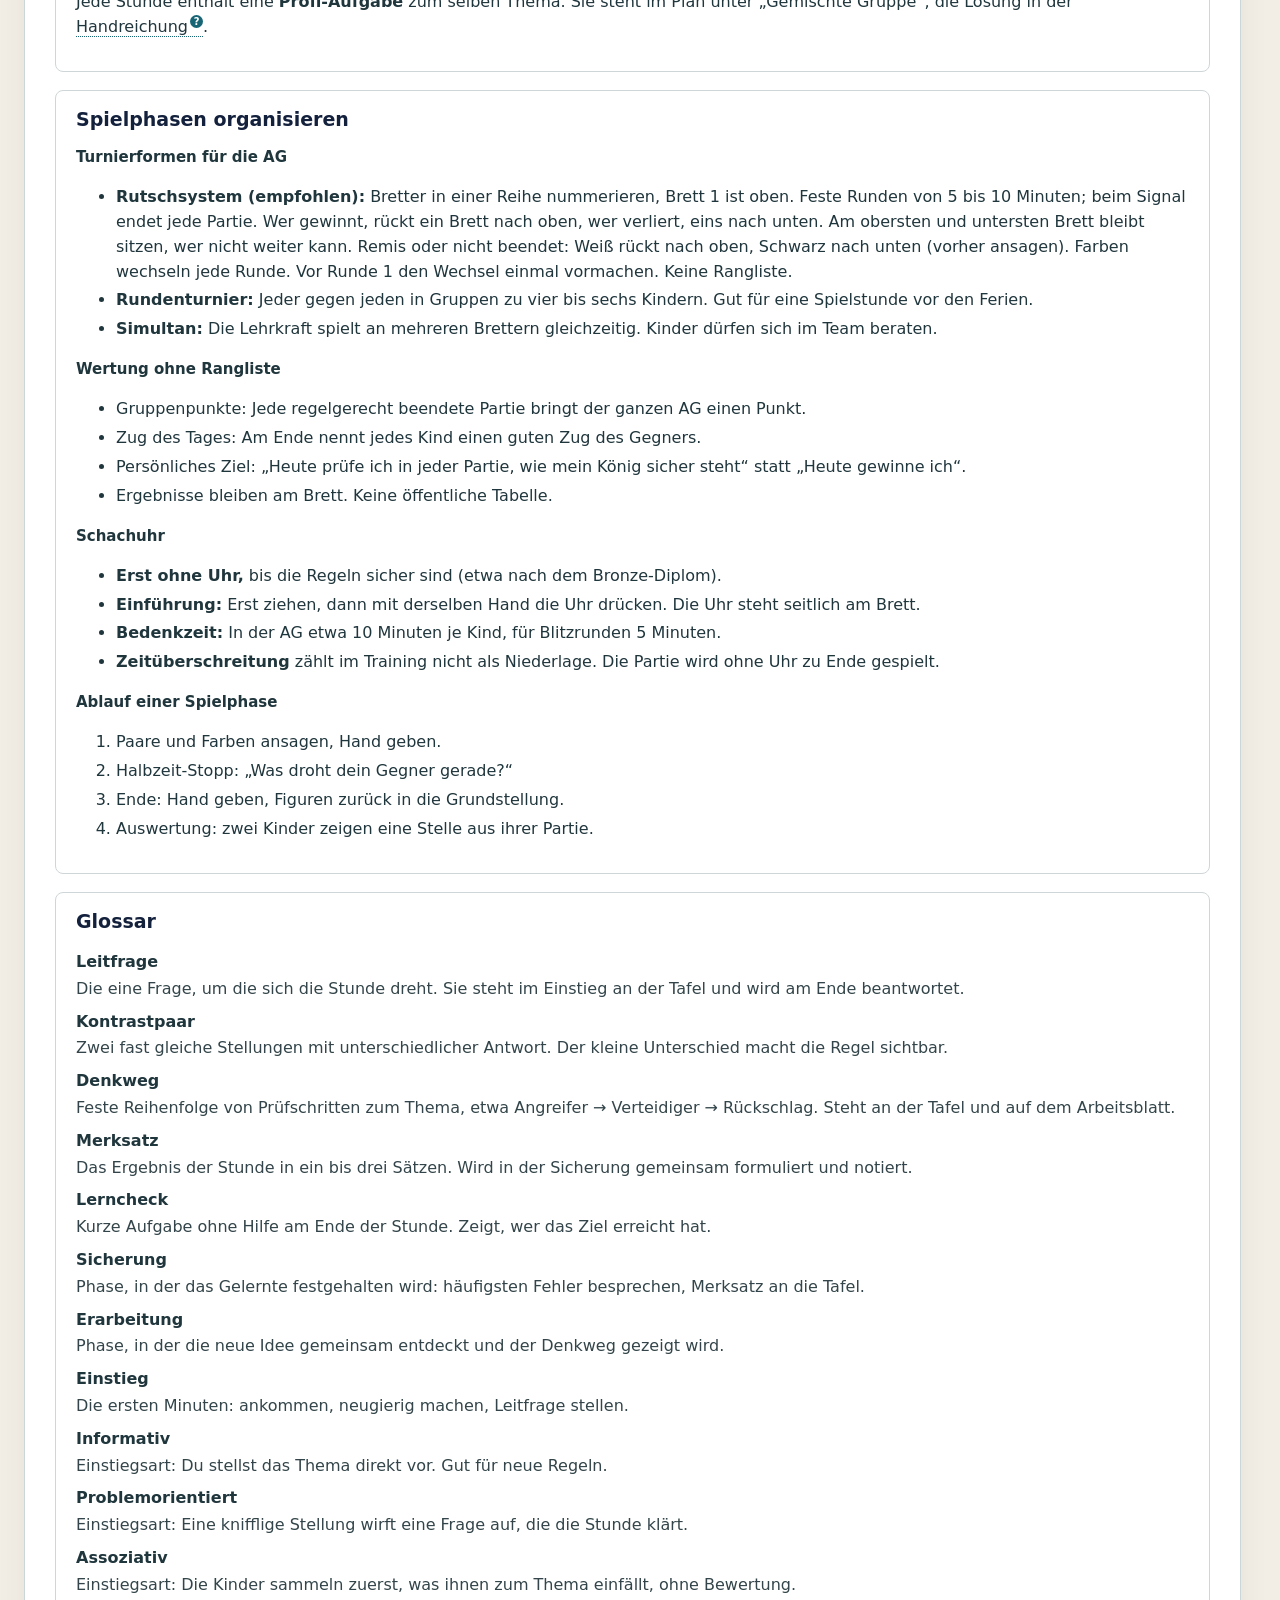
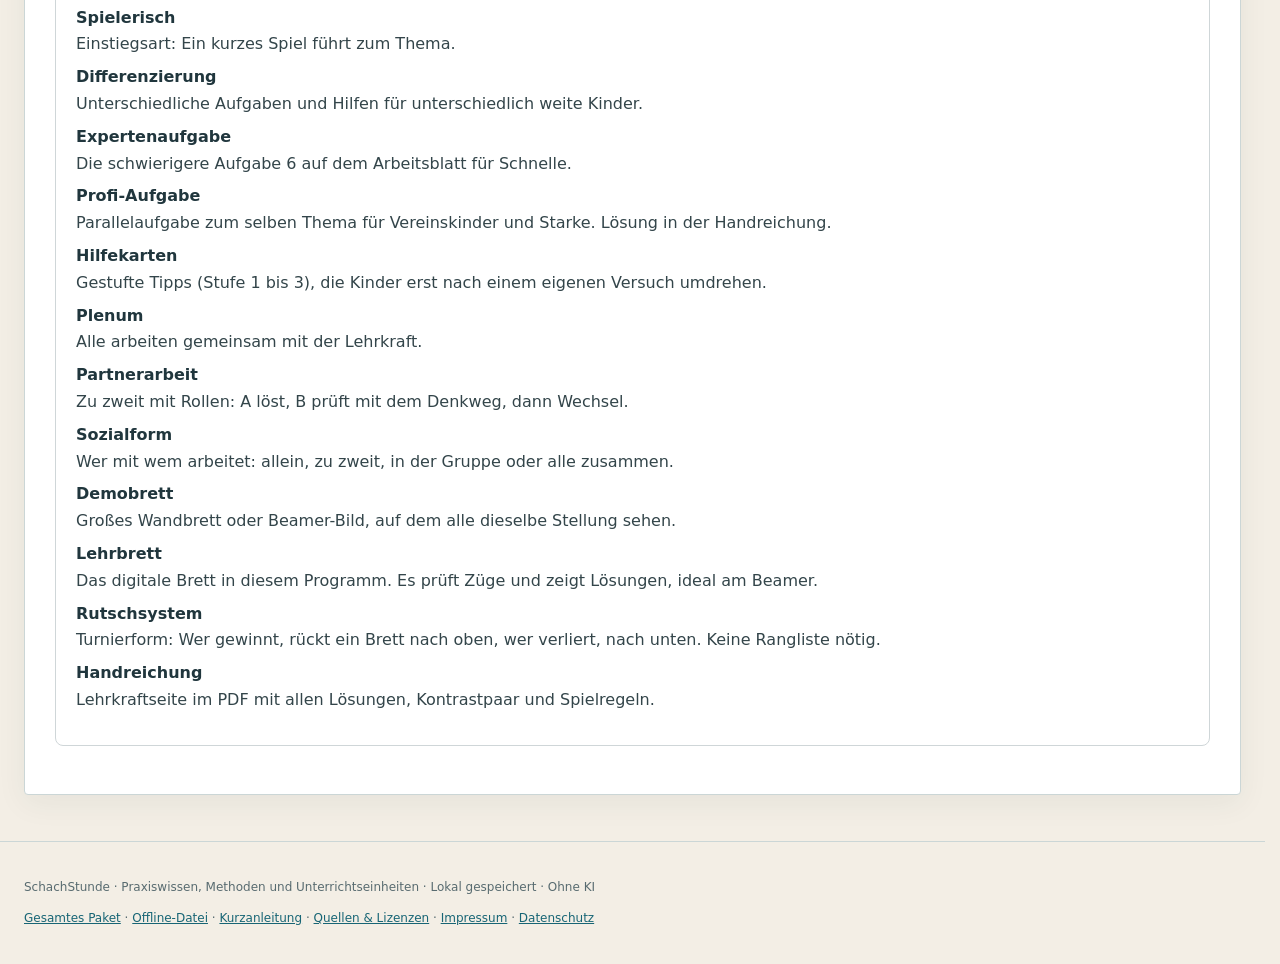
==== commit 49a3753d: "Prüfbericht umgesetzt: jedes Matt wird akzeptiert, übernommene Einheiten bleiben erhalten und sind w" ====
--- a/index.html
+++ b/index.html
@@ -1 +1 @@
-<!doctype html><html lang="de"><head><meta charset="utf-8"><meta name="viewport" content="width=device-width,initial-scale=1"><title>SchachStunde · Schachunterricht vorbereiten</title><meta name="description" content="Jahresplan, Methoden und fertige Unterrichtseinheiten für den Schachunterricht, mit Arbeitsblättern zum Ausdrucken."><link rel="stylesheet" href="style.css"></head><body class="planningonly"><main><div id="app"></div><noscript>Bitte JavaScript aktivieren, um SchachStunde zu nutzen.</noscript></main><footer><p>SchachStunde · Praxiswissen, Methoden und Unterrichtseinheiten · Lokal gespeichert · Ohne KI</p><p><a href="SchachStunde.zip" download="SchachStunde.zip">Gesamtes Paket</a> · <a href="SchachStunde.html" download="SchachStunde.html">Offline-Datei</a> · <a href="START.html" target="_blank" rel="noopener">Kurzanleitung</a> · <a href="#" id="credits">Quellen & Lizenzen</a> · <a href="https://edmundbruns.com/impressum/" target="_blank" rel="noopener">Impressum</a> · <a href="https://edmundbruns.com/datenschutz/" target="_blank" rel="noopener">Datenschutz</a></p></footer><section id="printarea"></section><dialog id="dialog"><button id="close" class="close">Schließen ×</button><div id="detail"></div></dialog><script src="runtime-data.js"></script><script src="planner-core.js"></script><script src="curriculum.js"></script><script src="lesson-units.js"></script><script src="next-topics.js"></script><script src="topics-jahresplan.js"></script><script src="quality.js"></script><script src="labyrinth.js"></script><script src="method-catalog.js"></script><script src="teaching-support.js"></script><script src="praxis.js"></script><script src="diplom-lessons.js"></script><script src="jahresplan-data.js"></script><script src="raster.js"></script><script src="jahresplan.js"></script><script src="teacher-board.js"></script><script src="method-cards.js"></script><script src="method-previews.js"></script><script src="method-materials.js"></script><script src="method-print.js"></script><script src="planner-ui.js"></script><script type="module" src="app.js"></script></body></html>
+<!doctype html><html lang="de"><head><meta charset="utf-8"><meta name="viewport" content="width=device-width,initial-scale=1"><title>SchachStunde · Schachunterricht vorbereiten</title><meta name="description" content="Jahresplan, Methoden und fertige Unterrichtseinheiten für den Schachunterricht, mit Arbeitsblättern zum Ausdrucken."><link rel="stylesheet" href="style.css"></head><body class="planningonly"><main><div id="app"></div><noscript>Bitte JavaScript aktivieren, um SchachStunde zu nutzen.</noscript></main><footer><p>SchachStunde · Praxiswissen, Methoden und Unterrichtseinheiten · Lokal gespeichert · Ohne KI</p><p><a href="SchachStunde.zip" download="SchachStunde.zip">Gesamtes Paket</a> · <a href="SchachStunde.html" download="SchachStunde.html">Offline-Datei</a> · <a href="START.html" target="_blank" rel="noopener">Kurzanleitung</a> · <a href="#" id="credits">Quellen & Lizenzen</a> · <a href="https://edmundbruns.com/impressum/" target="_blank" rel="noopener">Impressum</a> · <a href="https://edmundbruns.com/datenschutz/" target="_blank" rel="noopener">Datenschutz</a></p></footer><section id="printarea"></section><dialog id="dialog"><button id="close" class="close">Schließen ×</button><div id="detail"></div></dialog><script src="runtime-data.js"></script><script src="planner-core.js"></script><script src="curriculum.js"></script><script src="lesson-units.js"></script><script src="next-topics.js"></script><script src="topics-jahresplan.js"></script><script src="quality.js"></script><script src="labyrinth.js"></script><script src="method-catalog.js"></script><script src="teaching-support.js"></script><script src="praxis.js"></script><script src="diplom-lessons.js"></script><script src="jahresplan-data.js"></script><script src="raster.js"></script><script src="jahresplan.js"></script><script src="teacher-board.js"></script><script src="method-cards.js"></script><script src="method-materials.js"></script><script src="method-print.js"></script><script src="planner-ui.js"></script><script type="module" src="app.js"></script></body></html>
--- a/style.css
+++ b/style.css
@@ -162,3 +162,10 @@
 .printview .printcontrols-bottom{margin:18px auto 30px}
 
 .board{position:relative}.diagarrows{position:absolute;inset:0;width:100%;height:100%;pointer-events:none;z-index:2}
+
+.resumebox{display:flex;flex-wrap:wrap;gap:10px;align-items:center;justify-content:space-between;border:1px solid #b5c6b9;background:#edf3e9;border-radius:10px;padding:10px 14px;margin:0 0 16px}
+.savedbox{margin:0 0 16px}
+.savedplans{display:flex;flex-wrap:wrap;gap:8px}
+
+#methodcards .eyebrow,.methodtags dt,.methodtags dd,.methodselect{font-size:14px}
+#plannerbody input,#plannerbody select,#plannerbody textarea{font-size:16px}
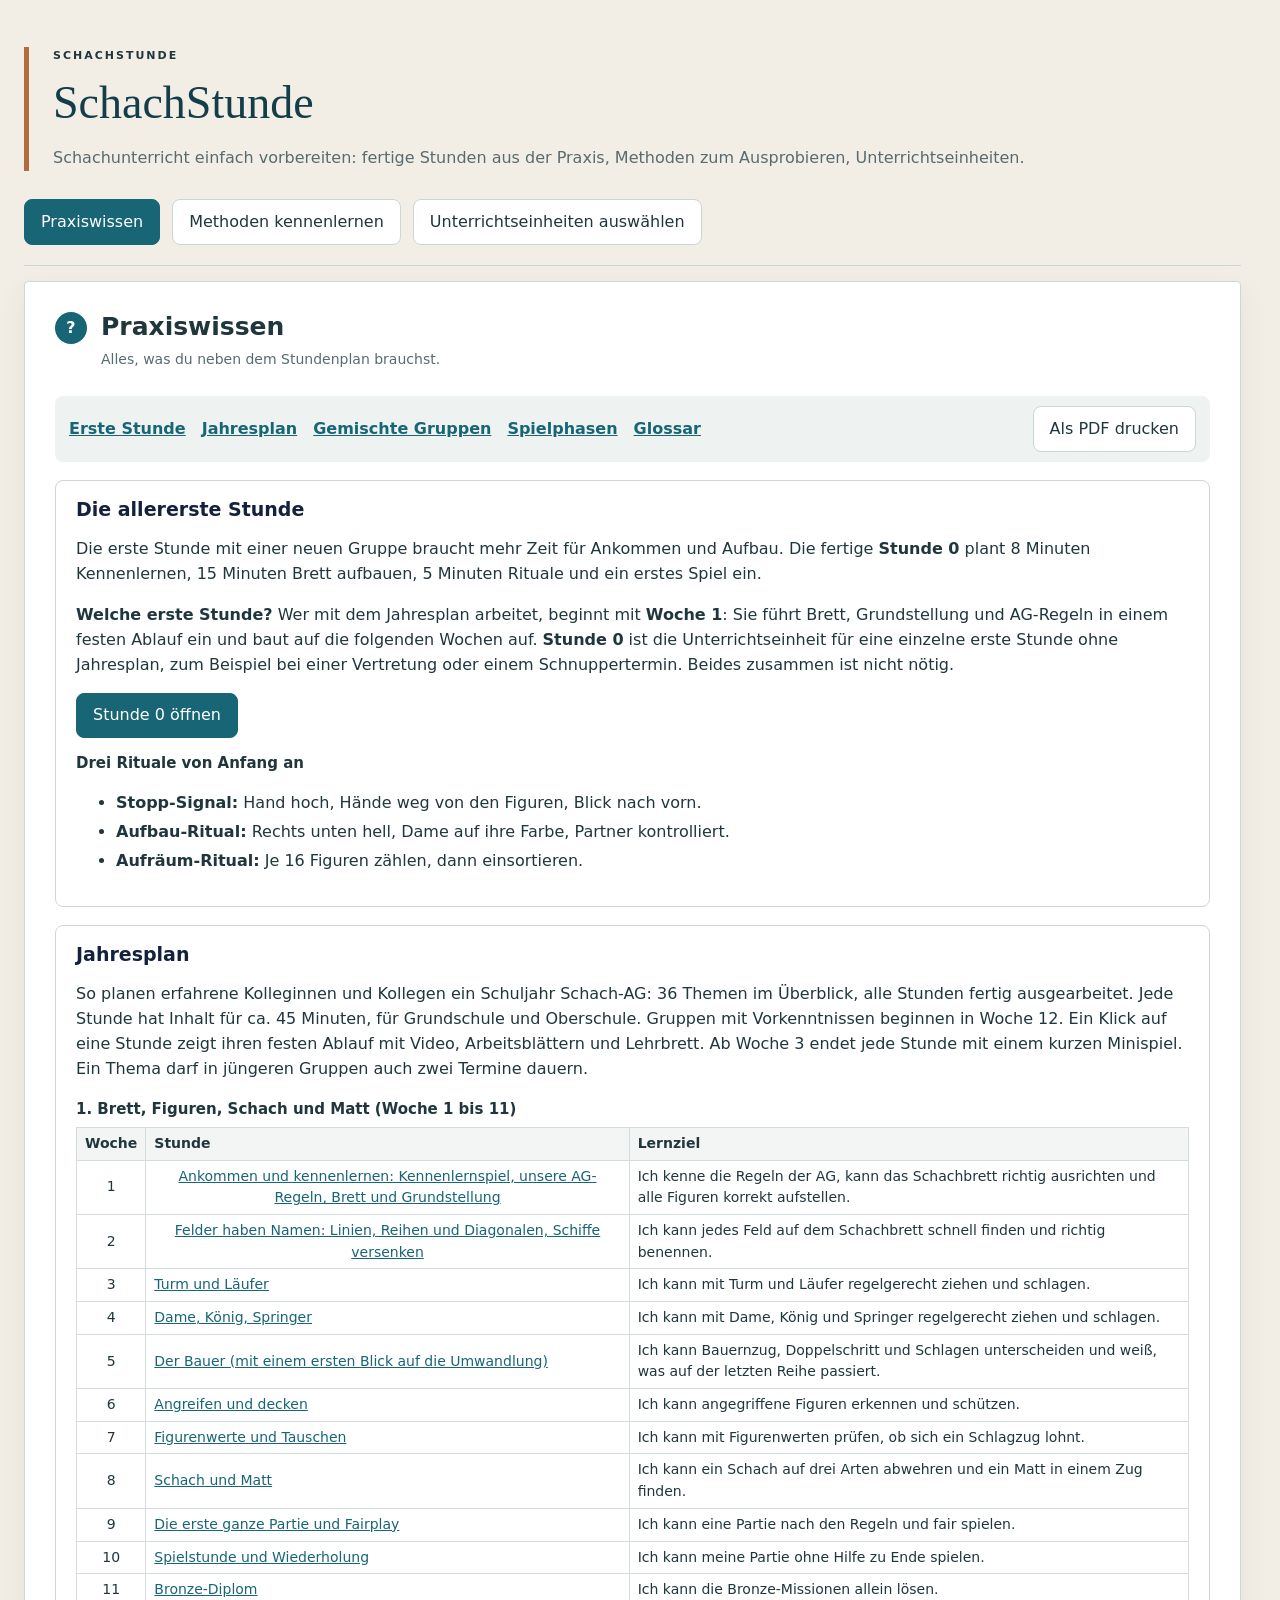
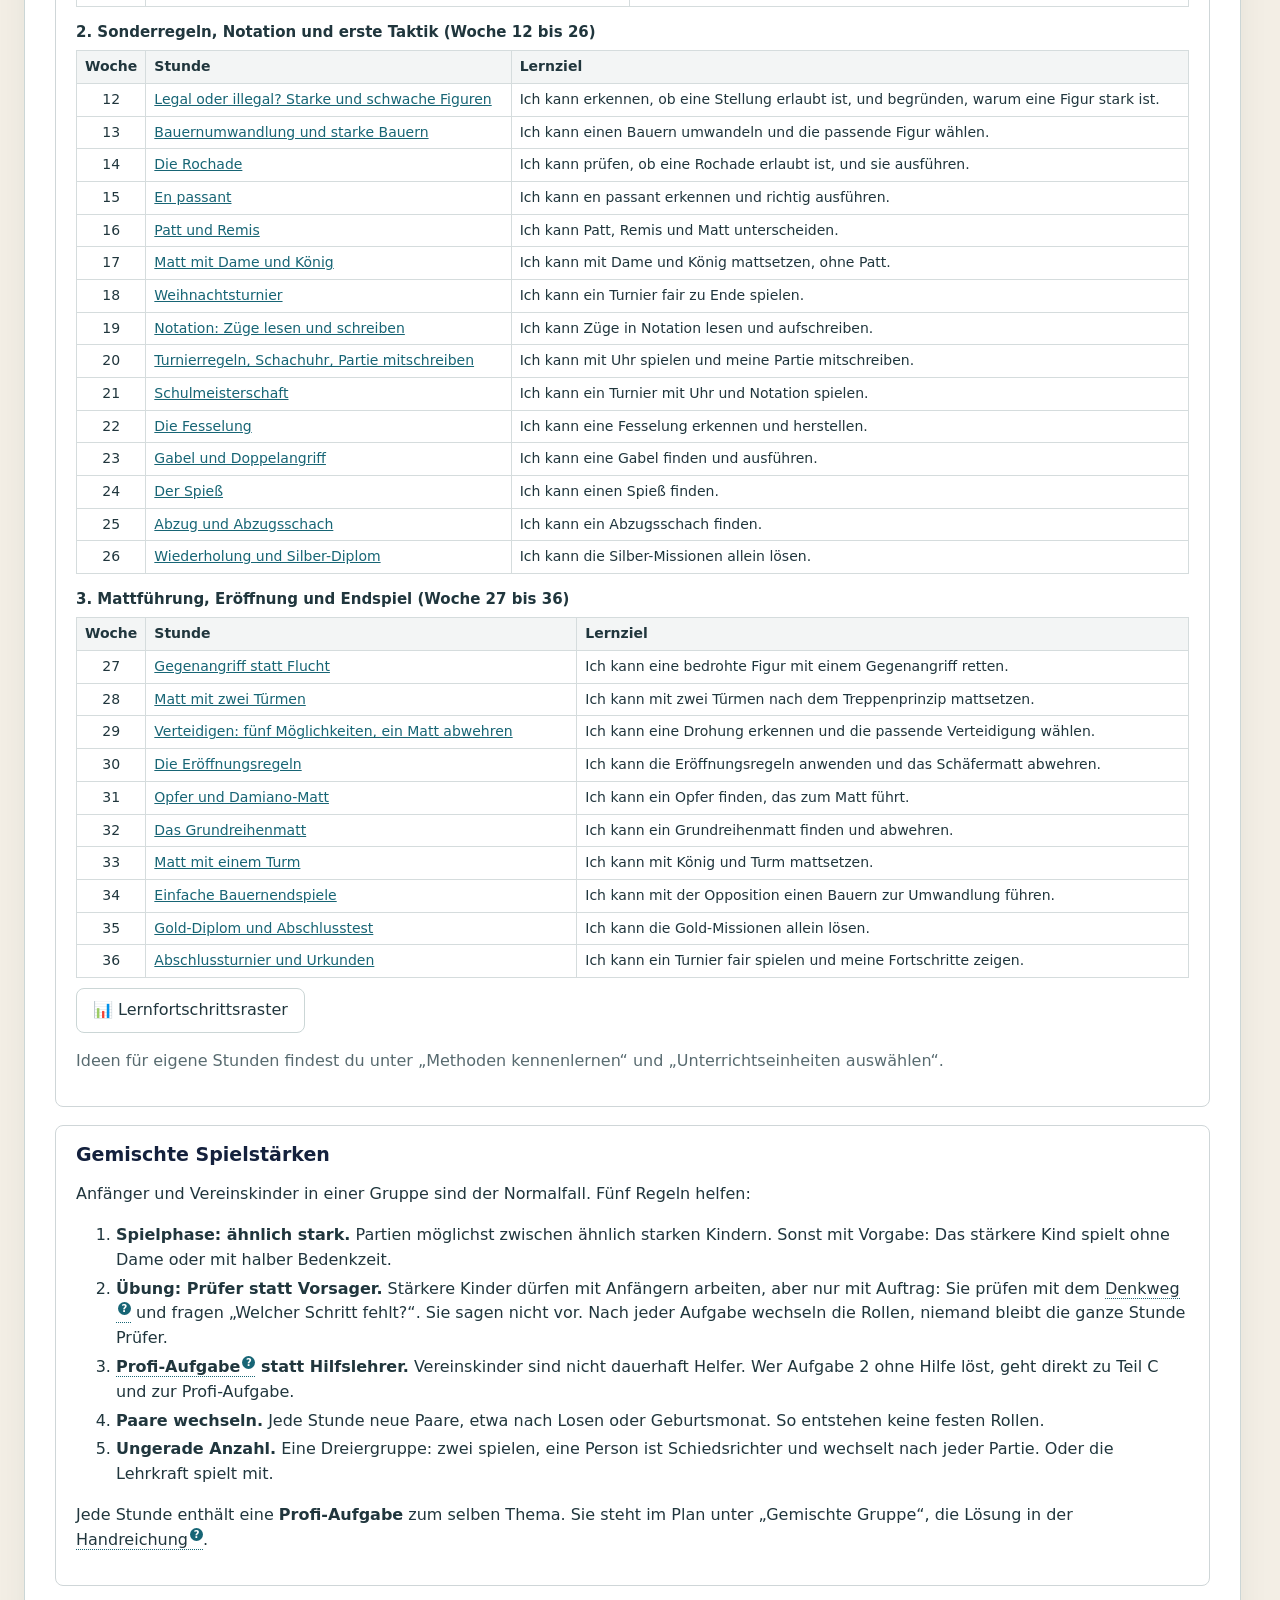
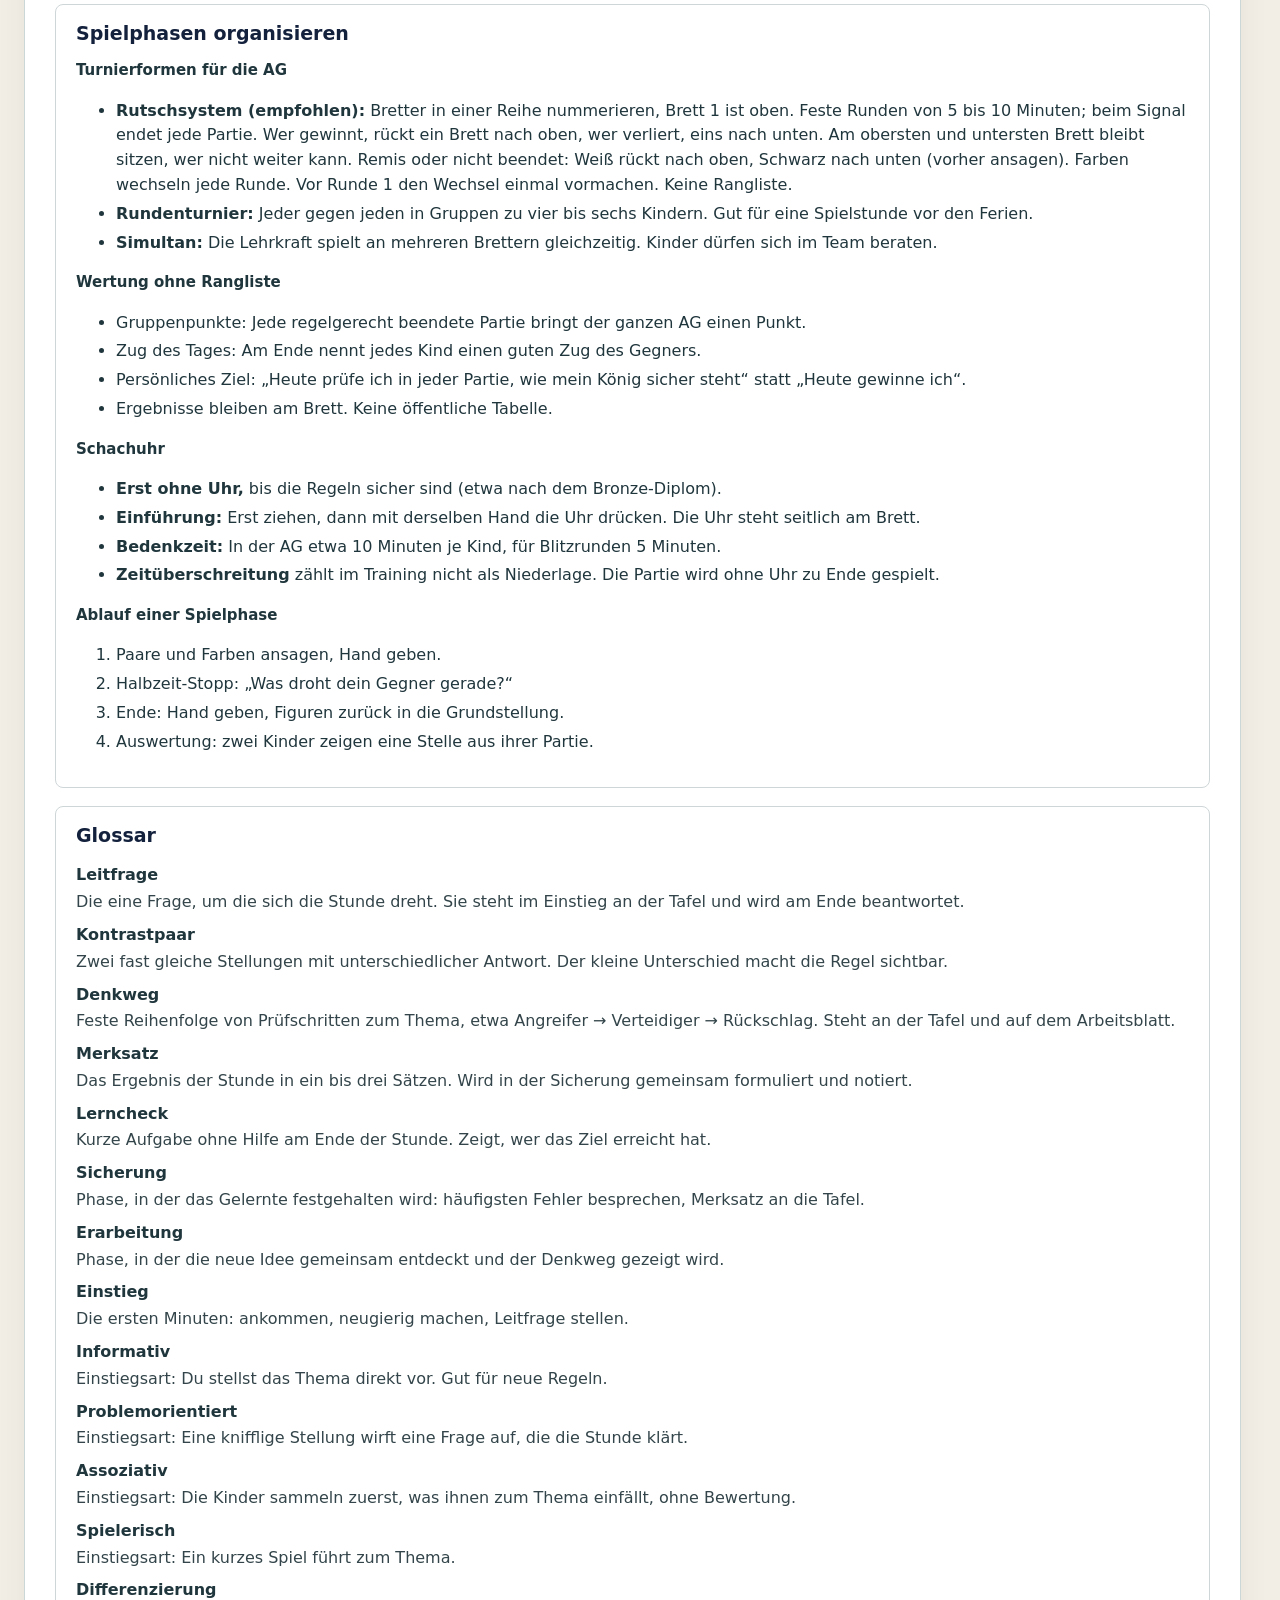
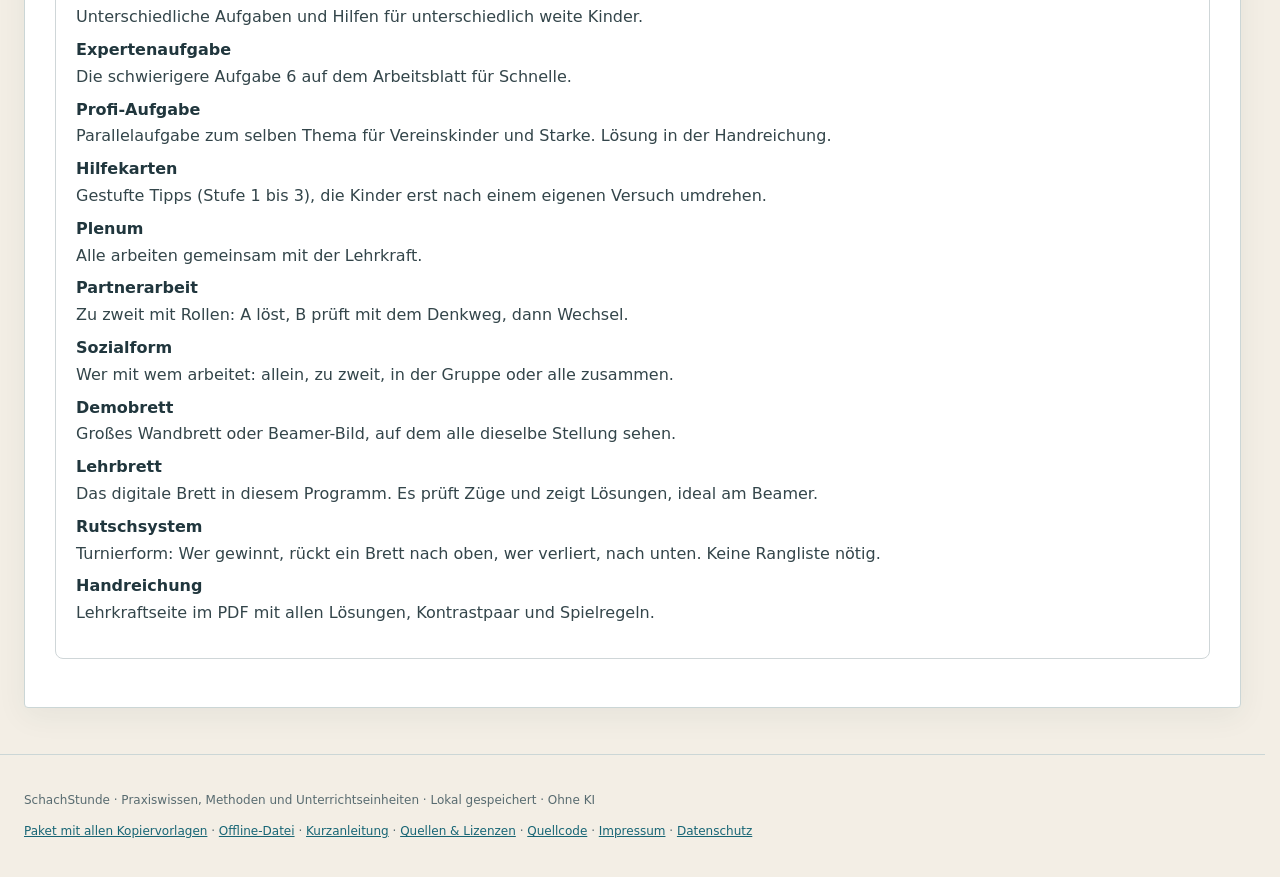
==== commit c974caa2: "Prüfbericht umgesetzt: Lösungsblätter drucken wieder korrekt, Kopiervorlagen als PDF, Methodenkarten" ====
--- a/index.html
+++ b/index.html
@@ -1 +1 @@
-<!doctype html><html lang="de"><head><meta charset="utf-8"><meta name="viewport" content="width=device-width,initial-scale=1"><title>SchachStunde · Schachunterricht vorbereiten</title><meta name="description" content="Jahresplan, Methoden und fertige Unterrichtseinheiten für den Schachunterricht, mit Arbeitsblättern zum Ausdrucken."><link rel="stylesheet" href="style.css"></head><body class="planningonly"><main><div id="app"></div><noscript>Bitte JavaScript aktivieren, um SchachStunde zu nutzen.</noscript></main><footer><p>SchachStunde · Praxiswissen, Methoden und Unterrichtseinheiten · Lokal gespeichert · Ohne KI</p><p><a href="SchachStunde.zip" download="SchachStunde.zip">Gesamtes Paket</a> · <a href="SchachStunde.html" download="SchachStunde.html">Offline-Datei</a> · <a href="START.html" target="_blank" rel="noopener">Kurzanleitung</a> · <a href="#" id="credits">Quellen & Lizenzen</a> · <a href="https://edmundbruns.com/impressum/" target="_blank" rel="noopener">Impressum</a> · <a href="https://edmundbruns.com/datenschutz/" target="_blank" rel="noopener">Datenschutz</a></p></footer><section id="printarea"></section><dialog id="dialog"><button id="close" class="close">Schließen ×</button><div id="detail"></div></dialog><script src="runtime-data.js"></script><script src="planner-core.js"></script><script src="curriculum.js"></script><script src="lesson-units.js"></script><script src="next-topics.js"></script><script src="topics-jahresplan.js"></script><script src="quality.js"></script><script src="labyrinth.js"></script><script src="method-catalog.js"></script><script src="teaching-support.js"></script><script src="praxis.js"></script><script src="diplom-lessons.js"></script><script src="jahresplan-data.js"></script><script src="raster.js"></script><script src="jahresplan.js"></script><script src="teacher-board.js"></script><script src="method-cards.js"></script><script src="method-materials.js"></script><script src="method-print.js"></script><script src="planner-ui.js"></script><script type="module" src="app.js"></script></body></html>
+<!doctype html><html lang="de"><head><meta charset="utf-8"><meta name="viewport" content="width=device-width,initial-scale=1"><title>SchachStunde · Schachunterricht vorbereiten</title><meta name="description" content="Jahresplan, Methoden und fertige Unterrichtseinheiten für den Schachunterricht, mit Arbeitsblättern zum Ausdrucken."><link rel="stylesheet" href="style.css"></head><body class="planningonly"><main><div id="app"></div><noscript>Bitte JavaScript aktivieren, um SchachStunde zu nutzen.</noscript></main><footer><p>SchachStunde · Praxiswissen, Methoden und Unterrichtseinheiten · Lokal gespeichert · Ohne KI</p><p><a href="SchachStunde.zip" download="SchachStunde.zip">Paket mit allen Kopiervorlagen</a> · <a href="SchachStunde.html" download="SchachStunde.html">Offline-Datei</a> · <a href="START.html" target="_blank" rel="noopener">Kurzanleitung</a> · <a href="#" id="credits">Quellen & Lizenzen</a> · <a href="SchachStunde-Quellcode.zip" download="SchachStunde-Quellcode.zip">Quellcode</a> · <a href="https://edmundbruns.com/impressum/" target="_blank" rel="noopener">Impressum</a> · <a href="https://edmundbruns.com/datenschutz/" target="_blank" rel="noopener">Datenschutz</a></p></footer><section id="printarea"></section><dialog id="dialog"><button id="close" class="close">Schließen ×</button><div id="detail"></div></dialog><script src="runtime-data.js"></script><script src="planner-core.js"></script><script src="curriculum.js"></script><script src="lesson-units.js"></script><script src="next-topics.js"></script><script src="topics-jahresplan.js"></script><script src="quality.js"></script><script src="labyrinth.js"></script><script src="method-catalog.js"></script><script src="teaching-support.js"></script><script src="praxis.js"></script><script src="diplom-lessons.js"></script><script src="jahresplan-data.js"></script><script src="raster.js"></script><script src="jahresplan.js"></script><script src="teacher-board.js"></script><script src="method-cards.js"></script><script src="method-materials.js"></script><script src="method-print.js"></script><script src="planner-ui.js"></script><script type="module" src="app.js"></script></body></html>
--- a/style.css
+++ b/style.css
@@ -1,6 +1,6 @@
-:root{--ink:#183e39;--green:#225c50;--cream:#f6f4ed;--muted:#64736d;--line:#d9dfd7;--gold:#eac27c}*{box-sizing:border-box}body{margin:0;background:var(--cream);color:var(--ink);font:16px/1.6 system-ui,sans-serif}header{max-width:1240px;margin:auto;padding:26px 32px;display:flex;justify-content:space-between;align-items:center;gap:20px;border-bottom:1px solid var(--line)}a{color:var(--green)}.brand{font-size:18px;letter-spacing:2px;font-weight:800;text-decoration:none}.brand span{display:block;font-size:10px;letter-spacing:3px}nav{display:flex;flex-wrap:wrap;gap:7px}button,select,input,textarea{font:inherit}button{cursor:pointer;background:white;color:var(--ink);border:1px solid var(--line);border-radius:8px;padding:9px 16px}button:hover{border-color:var(--green);background:#e9eee7}button:focus-visible,a:focus-visible,select:focus-visible{outline:3px solid #c88125;outline-offset:3px}button:disabled{opacity:.45;cursor:default}.primary,nav button.active{background:var(--green);color:white;border-color:var(--green)}main{max-width:1176px;margin:auto;padding:0 24px}.hero{display:grid;grid-template-columns:1.4fr 1fr;align-items:center;padding:58px 0;gap:40px}.eyebrow{font-size:11px;letter-spacing:2px;font-weight:750}h1{font-family:Georgia,serif;font-size:clamp(38px,5vw,64px);font-weight:500;line-height:1.1;margin:18px 0}h2{font-family:Georgia,serif;font-weight:500;font-size:32px;line-height:1.2}h3{line-height:1.3}.hero p:not(.eyebrow){color:var(--muted)}.heroart{background:#e4e9df;border-radius:48% 48% 16px 16px;padding:36px;display:flex;align-items:center;gap:20px;min-height:260px}.heroart img{width:48%;filter:drop-shadow(0 14px 7px #183e3920)}.heroart div{font-family:Georgia,serif;font-size:24px}.sectionhead{display:flex;justify-content:space-between;align-items:center;gap:15px}.muted,small{color:var(--muted)}.filters,.row{display:flex;gap:12px;flex-wrap:wrap;align-items:center}.filters{background:#e9ede5;border-radius:12px;padding:16px;margin:20px 0}label{font-size:13px;font-weight:650}select,input,textarea{display:block;background:white;color:var(--ink);border:1px solid var(--line);padding:9px;border-radius:6px;max-width:100%}input[type=checkbox]{display:inline}.grid{display:grid;grid-template-columns:repeat(3,1fr);gap:18px}.card{background:#fff;border:1px solid var(--line);border-radius:12px;padding:24px;display:flex;flex-direction:column;align-items:flex-start}.card h3{margin:12px 0 8px}.card p{margin-top:0;color:var(--muted)}.card button{margin-top:auto}.tag{font-size:11px;letter-spacing:.8px;text-transform:uppercase;color:var(--green);background:#eef2e8;padding:3px 9px;border-radius:4px}.meta{font-size:12px;color:var(--muted);margin:14px 0}.training{display:grid;grid-template-columns:minmax(280px,540px) 1fr;gap:34px;margin-top:20px}.board{display:grid;grid-template-columns:repeat(8,1fr);width:100%;aspect-ratio:1;border:8px solid var(--green);border-radius:5px;overflow:hidden}.sq{padding:0;border:0;border-radius:0;position:relative;background:#eee9d8;aspect-ratio:1;display:grid;place-items:center}.sq.dark{background:#86a58f}.sq:hover{background:#d8c483}.sq.selected{background:#efc36a}.sq.target:after{content:'';position:absolute;width:22%;height:22%;background:#143e3970;border-radius:50%}.sq img{width:90%;height:90%;pointer-events:none}.sq small{position:absolute;left:3px;bottom:0;font-size:10px;color:#183e39;line-height:1.2}.status{padding:18px;border-radius:8px;background:#e9eee3;margin:16px 0;min-height:64px}.status.bad{background:#f7e7d9}.status.good{background:#dcebdc}.side{background:white;padding:26px;border-radius:12px;border:1px solid var(--line)}.side h2{margin-top:8px}textarea{width:100%;min-height:90px}.progress{font-size:13px;color:var(--muted)}details{padding:12px 0;border-bottom:1px solid var(--line)}summary{cursor:pointer;font-weight:650}footer{max-width:1176px;margin:55px auto 0;padding:24px;border-top:1px solid var(--line);font-size:12px;color:var(--muted)}dialog{max-width:760px;width:calc(100% - 30px);border:1px solid var(--line);border-radius:15px;padding:30px;color:var(--ink);background:var(--cream)}dialog::backdrop{background:#133c3970}.close{float:right}li{margin:7px 0}.planitem{padding:14px;background:white;border-left:4px solid var(--green);margin:12px 0}#printarea{display:none}.rights{background:white;padding:30px;border-radius:12px;overflow-wrap:anywhere}.mini{width:240px}.solution{break-before:page}.printtask{break-inside:avoid;margin:20px 0}.printgrid{display:grid;grid-template-columns:1fr 1fr;gap:28px}.printtask .board{width:220px;border:3px solid #333}.printtask .sq{display:grid}.printtask img{width:90%}.licenseprint{font-size:10px}.empty{padding:30px;text-align:center}.pill{border-radius:20px;padding:5px 12px;background:#e3eadf;font-size:12px}@media(max-width:800px){header{padding:20px;display:block}nav{margin-top:16px}nav button{font-size:13px;padding:7px 10px}.hero{grid-template-columns:1fr;padding:30px 0}.heroart{display:none}.grid{grid-template-columns:1fr 1fr}.training{grid-template-columns:1fr}.sectionhead{align-items:flex-start}.hero h1{font-size:44px}}@media(max-width:520px){.grid{grid-template-columns:1fr}main{padding:0 16px}.side{padding:18px}.filters>*{flex:1}.sq small{font-size:8px}}@media print{body>*{display:none!important}body>#printarea{display:block!important}body{background:white;color:black;font-size:11pt}#printarea h1{font-size:26pt}#printarea h2{font-size:20pt}#printarea a{color:black}.board,.sq{-webkit-print-color-adjust:exact;print-color-adjust:exact}.printgrid{gap:12px}.printtask{margin:8px 0}footer{display:none}button{display:none!important}@page{size:A4;margin:15mm}}
+:root{--ink:#183e39;--green:#225c50;--cream:#f6f4ed;--muted:#64736d;--line:#d9dfd7;--gold:#eac27c}*{box-sizing:border-box}body{margin:0;background:var(--cream);color:var(--ink);font:16px/1.6 system-ui,sans-serif}header{max-width:1240px;margin:auto;padding:26px 32px;display:flex;justify-content:space-between;align-items:center;gap:20px;border-bottom:1px solid var(--line)}a{color:var(--green)}.brand{font-size:18px;letter-spacing:2px;font-weight:800;text-decoration:none}.brand span{display:block;font-size:10px;letter-spacing:3px}nav{display:flex;flex-wrap:wrap;gap:7px}button,select,input,textarea{font:inherit}button{cursor:pointer;background:white;color:var(--ink);border:1px solid var(--line);border-radius:8px;padding:9px 16px}button:hover{border-color:var(--green);background:#e9eee7}button:focus-visible,a:focus-visible,select:focus-visible{outline:3px solid #c88125;outline-offset:3px}button:disabled{opacity:.45;cursor:default}.primary,nav button.active{background:var(--green);color:white;border-color:var(--green)}main{max-width:1176px;margin:auto;padding:0 24px}.hero{display:grid;grid-template-columns:1.4fr 1fr;align-items:center;padding:58px 0;gap:40px}.eyebrow{font-size:11px;letter-spacing:2px;font-weight:750}h1{font-family:Georgia,serif;font-size:clamp(38px,5vw,64px);font-weight:500;line-height:1.1;margin:18px 0}h2{font-family:Georgia,serif;font-weight:500;font-size:32px;line-height:1.2}h3{line-height:1.3}.hero p:not(.eyebrow){color:var(--muted)}.heroart{background:#e4e9df;border-radius:48% 48% 16px 16px;padding:36px;display:flex;align-items:center;gap:20px;min-height:260px}.heroart img{width:48%;filter:drop-shadow(0 14px 7px #183e3920)}.heroart div{font-family:Georgia,serif;font-size:24px}.sectionhead{display:flex;justify-content:space-between;align-items:center;gap:15px}.muted,small{color:var(--muted)}.filters,.row{display:flex;gap:12px;flex-wrap:wrap;align-items:center}.filters{background:#e9ede5;border-radius:12px;padding:16px;margin:20px 0}label{font-size:13px;font-weight:650}select,input,textarea{display:block;background:white;color:var(--ink);border:1px solid var(--line);padding:9px;border-radius:6px;max-width:100%}input[type=checkbox]{display:inline}.grid{display:grid;grid-template-columns:repeat(3,1fr);gap:18px}.card{background:#fff;border:1px solid var(--line);border-radius:12px;padding:24px;display:flex;flex-direction:column;align-items:flex-start}.card h3{margin:12px 0 8px}.card p{margin-top:0;color:var(--muted)}.card button{margin-top:auto}.tag{font-size:11px;letter-spacing:.8px;text-transform:uppercase;color:var(--green);background:#eef2e8;padding:3px 9px;border-radius:4px}.meta{font-size:12px;color:var(--muted);margin:14px 0}.training{display:grid;grid-template-columns:minmax(280px,540px) 1fr;gap:34px;margin-top:20px}.board{display:grid;grid-template-columns:repeat(8,1fr);width:100%;aspect-ratio:1;border:8px solid var(--green);border-radius:5px;overflow:hidden}.sq{padding:0;border:0;border-radius:0;position:relative;background:#eee9d8;aspect-ratio:1;display:grid;place-items:center}.sq.dark{background:#86a58f}.sq:hover{background:#d8c483}.sq.selected{background:#efc36a}.sq.target:after{content:'';position:absolute;width:22%;height:22%;background:#143e3970;border-radius:50%}.sq img{width:90%;height:90%;pointer-events:none}.sq small{position:absolute;left:3px;bottom:0;font-size:10px;color:#183e39;line-height:1.2}.status{padding:18px;border-radius:8px;background:#e9eee3;margin:16px 0;min-height:64px}.status.bad{background:#f7e7d9}.status.good{background:#dcebdc}.side{background:white;padding:26px;border-radius:12px;border:1px solid var(--line)}.side h2{margin-top:8px}textarea{width:100%;min-height:90px}.progress{font-size:13px;color:var(--muted)}details{padding:12px 0;border-bottom:1px solid var(--line)}summary{cursor:pointer;font-weight:650}footer{max-width:1176px;margin:55px auto 0;padding:24px;border-top:1px solid var(--line);font-size:12px;color:var(--muted)}dialog{max-width:760px;width:calc(100% - 30px);border:1px solid var(--line);border-radius:15px;padding:30px;color:var(--ink);background:var(--cream)}dialog::backdrop{background:#133c3970}.close{float:right}li{margin:7px 0}.planitem{padding:14px;background:white;border-left:4px solid var(--green);margin:12px 0}#printarea{display:none}.rights{background:white;padding:30px;border-radius:12px;overflow-wrap:anywhere}.mini{width:240px}section.solution{break-before:page}.printtask{break-inside:avoid;margin:20px 0}.printgrid{display:grid;grid-template-columns:1fr 1fr;gap:28px}.printtask .board{width:220px;border:3px solid #333}.printtask .sq{display:grid}.printtask img{width:90%}.licenseprint{font-size:10px}.empty{padding:30px;text-align:center}.pill{border-radius:20px;padding:5px 12px;background:#e3eadf;font-size:12px}@media(max-width:800px){header{padding:20px;display:block}nav{margin-top:16px}nav button{font-size:13px;padding:7px 10px}.hero{grid-template-columns:1fr;padding:30px 0}.heroart{display:none}.grid{grid-template-columns:1fr 1fr}.training{grid-template-columns:1fr}.sectionhead{align-items:flex-start}.hero h1{font-size:44px}}@media(max-width:520px){.grid{grid-template-columns:1fr}main{padding:0 16px}.side{padding:18px}.filters>*{flex:1}.sq small{font-size:8px}}@media print{body>*{display:none!important}body>#printarea{display:block!important}body{background:white;color:black;font-size:11pt}#printarea h1{font-size:26pt}#printarea h2{font-size:20pt}#printarea a{color:black}.board,.sq{-webkit-print-color-adjust:exact;print-color-adjust:exact}.printgrid{gap:12px}.printtask{margin:8px 0}footer{display:none}button{display:none!important}@page{size:A4;margin:15mm}}
 .hero[hidden]{display:none}.beamer .training{grid-template-columns:minmax(300px,650px) 1fr}.beamer .hero{display:none}@media(max-width:800px){.beamer .training{grid-template-columns:1fr}}
-.boardframe{display:grid;grid-template-columns:24px minmax(0,1fr) 24px;grid-template-rows:24px minmax(0,1fr) 24px;width:100%;align-items:stretch}.file-labels{display:grid;grid-template-columns:repeat(8,1fr);text-align:center;align-items:center;font-size:13px;font-weight:700}.rank-labels{display:grid;grid-template-rows:repeat(8,1fr);align-items:center;text-align:center;font-size:13px;font-weight:700}.boardframe .board{border:2px solid var(--green);border-radius:0}.completion{display:flex;gap:18px;padding:22px;margin:0 0 18px;border:3px solid #28784b;border-radius:12px;background:#dff3df}.completion[hidden]{display:none}.completion h2{font:800 28px/1.2 system-ui;margin:0 0 8px}.completion p{margin:5px 0 14px}.checkmark{display:grid;place-items:center;align-self:flex-start;border-radius:50%;background:#28784b;color:white;font-size:36px;width:58px;height:58px;flex-shrink:0}.completion.viewed{border-color:#ba8b3e;background:#fff0d4}.printview>header,.printview>main,.printview>footer{display:none}.printview>#printarea{display:block;max-width:900px;margin:0 auto;padding:25px;background:white}.printcontrols{padding:20px;border:1px solid #b5c6b9;background:#edf3e9;margin-bottom:25px}.printtask .boardframe{width:250px;grid-template-columns:18px minmax(0,1fr) 18px;grid-template-rows:18px minmax(0,1fr) 18px}.printtask .board{width:100%;border:1px solid #333}.printtask .file-labels,.printtask .rank-labels{font-size:11px}.printtask .sq img{display:block;max-width:100%}@media print{.printcontrols{display:none!important}body>#printarea{padding:0!important;margin:0!important;max-width:none!important}.printtask .boardframe{width:64mm}.printgrid{grid-template-columns:1fr 1fr;gap:5mm}.printtask{break-inside:avoid}.printtask p{font-size:10pt;margin:7px 0}.printtask small{font-size:8pt}.solution{break-before:page}}@media(max-width:540px){.printgrid{grid-template-columns:1fr}.completion{padding:15px}.completion h2{font-size:23px}}
+.boardframe{display:grid;grid-template-columns:24px minmax(0,1fr) 24px;grid-template-rows:24px minmax(0,1fr) 24px;width:100%;align-items:stretch}.file-labels{display:grid;grid-template-columns:repeat(8,1fr);text-align:center;align-items:center;font-size:13px;font-weight:700}.rank-labels{display:grid;grid-template-rows:repeat(8,1fr);align-items:center;text-align:center;font-size:13px;font-weight:700}.boardframe .board{border:2px solid var(--green);border-radius:0}.completion{display:flex;gap:18px;padding:22px;margin:0 0 18px;border:3px solid #28784b;border-radius:12px;background:#dff3df}.completion[hidden]{display:none}.completion h2{font:800 28px/1.2 system-ui;margin:0 0 8px}.completion p{margin:5px 0 14px}.checkmark{display:grid;place-items:center;align-self:flex-start;border-radius:50%;background:#28784b;color:white;font-size:36px;width:58px;height:58px;flex-shrink:0}.completion.viewed{border-color:#ba8b3e;background:#fff0d4}.printview>header,.printview>main,.printview>footer{display:none}.printview>#printarea{display:block;max-width:900px;margin:0 auto;padding:25px;background:white}.printcontrols{padding:20px;border:1px solid #b5c6b9;background:#edf3e9;margin-bottom:25px}.printtask .boardframe{width:250px;grid-template-columns:18px minmax(0,1fr) 18px;grid-template-rows:18px minmax(0,1fr) 18px}.printtask .board{width:100%;border:1px solid #333}.printtask .file-labels,.printtask .rank-labels{font-size:11px}.printtask .sq img{display:block;max-width:100%}@media print{.printcontrols{display:none!important}body>#printarea{padding:0!important;margin:0!important;max-width:none!important}.printtask .boardframe{width:64mm}.printgrid{grid-template-columns:1fr 1fr;gap:5mm}.printtask{break-inside:avoid}.printtask p{font-size:10pt;margin:7px 0}.printtask small{font-size:8pt}section.solution{break-before:page}}@media(max-width:540px){.printgrid{grid-template-columns:1fr}.completion{padding:15px}.completion h2{font-size:23px}}
 .plannerlayout{display:grid;grid-template-columns:190px minmax(0,1fr);gap:24px}.plannerbar{margin-bottom:15px}.savedplan{display:block;width:100%;text-align:left;margin:8px 0}.savedplan small{display:block}.savedplan.active{border:2px solid var(--green);background:#e6eee2}.formgrid{display:grid;grid-template-columns:repeat(3,minmax(0,1fr));gap:14px;margin:15px 0}.formgrid input,.formgrid select{width:100%}.formgrid textarea{min-height:100px}fieldset{border:1px solid var(--line);border-radius:8px;margin:18px 0}.checkgrid{display:flex;gap:16px;flex-wrap:wrap}.checkgrid input{display:inline}.filebutton{border:1px solid var(--line);background:white;padding:8px;border-radius:6px}.filebutton input{font-size:12px;width:180px}.callout{padding:16px;background:#e7ede1;border-left:4px solid var(--green);border-radius:5px}.error{color:#942f16;font-weight:650}.sessiontabs{display:flex;flex-wrap:wrap;gap:6px;margin:20px 0}.timebalance{padding:15px;margin:15px 0;background:#e6eee0;border-radius:6px;font-weight:750}.tablewrap{overflow:auto;border:1px solid var(--line);margin:15px 0}.plantable{border-collapse:collapse;min-width:1250px;width:100%;font-size:13px}.plantable td,.plantable th{border:1px solid var(--line);padding:8px;vertical-align:top}.plantable th{background:#e1e9de;text-align:left}.plantable td{background:white}.plantable td:nth-child(4){min-width:240px}.plantable textarea{font-size:13px;min-height:90px;min-width:120px;padding:6px}.plantable input{width:75px}.plantable select{width:140px;font-size:13px}.plantable button{padding:5px;font-size:12px;margin:2px}.plantable td:last-child{min-width:100px}.phaseclock{display:block;white-space:nowrap;font-size:12px}.teachscreen{padding:25px;background:white;border-radius:14px}.teachassignment{font-size:clamp(24px,3vw,38px);line-height:1.4}.teachgoal{font-size:20px}.teachscreen h1{font-size:40px}.teachscreen output{font:700 40px monospace}.projecting header,.projecting .hero,.projecting footer,.projecting #savedplans,.projecting .plannerbar,.projecting #app>.sectionhead{display:none}.projecting .plannerlayout{display:block}.projecting main{max-width:1400px}.projecting .teachscreen{min-height:95vh}.exporttable{border-collapse:collapse;width:100%;font-size:10pt}.exporttable td,.exporttable th{border:1px solid #777;padding:6px;vertical-align:top}.exportdiagram{width:260px;break-inside:avoid}.exportdiagram .boardframe{width:260px}.pagebreak{break-before:page;page-break-before:always}.arrowboard{position:relative}.arrowlayer{position:absolute;inset:0;width:100%;height:100%;pointer-events:none}.sq.marked{box-shadow:inset 0 0 0 6px #2e8b57}.palette{display:flex;gap:4px;flex-wrap:wrap;margin:15px 0}.palette button{padding:3px;min-width:40px;min-height:40px}.palette img{width:32px;height:32px}button{min-height:40px}#plannerbody>label{display:block;margin:10px 0}#plannerbody>label input{width:100%}@media(max-width:850px){.plannerlayout{grid-template-columns:1fr}#savedplans{display:flex;flex-wrap:wrap;gap:6px}#savedplans h3{width:100%}.savedplan{width:auto;max-width:220px}.formgrid{grid-template-columns:1fr 1fr}}@media(max-width:500px){.formgrid{grid-template-columns:1fr}.teachscreen{padding:15px}.teachscreen h1{font-size:30px}}@media print{.exporttable{font-size:9pt}.exporttable tr{break-inside:avoid}.exportdiagram,.exportdiagram .boardframe{width:65mm}.sq.dark{background:#b8b8b8!important}.sq:not(.dark){background:white!important}.exportdiagram+p{break-before:avoid}h2,h3{break-after:avoid}.exportdiagram{break-after:avoid}.printtask .boardframe{width:64mm}.printtask{break-inside:avoid}}
 /* Fokussierte Planungsoberfläche */
 .planningonly main{max-width:1000px;padding:36px 24px}.plannerintro{margin:6px 0 28px}.plannerintro h1{font:500 clamp(32px,4.5vw,46px)/1.15 Georgia,serif;margin:12px 0}.plannerintro>p:last-child{color:var(--muted);margin-bottom:0}.plannerbar{padding-bottom:20px;border-bottom:1px solid var(--line)}.backupmenu{border:0;margin-left:auto;padding:0;position:relative;font-size:13px}.backupmenu[open]{width:100%;margin-top:8px}.backupmenu .row{padding:12px 0}.savedrawer{margin:14px 0 28px;font-size:14px;border:0;background:#e9eee5;padding:12px 16px;border-radius:8px}#savedplans{display:flex;flex-wrap:wrap;gap:10px}.savedplan{max-width:270px;flex:1 1 210px}#plannerbody{background:#fff;border:1px solid var(--line);border-radius:16px;padding:30px}.stepheading{display:flex;gap:14px;align-items:flex-start;margin-bottom:20px}.stepheading>span{flex-shrink:0;display:grid;place-items:center;width:32px;height:32px;background:var(--green);color:white;border-radius:50%;font-weight:700}.stepheading h2{font:600 25px/1.2 system-ui;margin:0}.stepheading p{margin:6px 0;color:var(--muted);font-size:14px}.mainfields{grid-template-columns:repeat(2,minmax(0,1fr));gap:20px;margin:24px 0}.simpleform .mainfields label{font-size:15px}.simpleform .mainfields select,.simpleform .mainfields input{font-size:17px;min-height:48px;margin-top:5px;background:#fafbf8}.settingspanel{margin:9px 0;border:1px solid var(--line);border-radius:8px;padding:13px 16px;background:#fafbf8}.settingspanel>summary{font-size:14px;font-weight:600}.settingspanel[open]>summary{margin-bottom:14px}.settingspanel>label{display:block;margin:12px 0}.formsubmit{display:flex;align-items:center;gap:18px;flex-wrap:wrap;margin-top:25px}.formsubmit>.primary{padding:13px 22px}.formsubmit>span{font-size:13px}.planheading>label{display:block;font-size:12px}.planheading>label input{width:100%;font-size:24px;font-weight:650;padding:10px 0;border:0;border-bottom:1px solid var(--line);border-radius:0;margin-bottom:15px}.timebalance{display:flex;justify-content:space-between;gap:10px;background:#edf3e8;font-size:14px}.phasecards{margin-bottom:18px}.phasecard{margin:10px 0;padding:0;border:1px solid var(--line);border-radius:10px;background:white;overflow:hidden}.phasecard>summary{display:flex;align-items:center;gap:18px;list-style:none;padding:18px;cursor:pointer;font-weight:400}.phasecard>summary::-webkit-details-marker{display:none}.phasecard>summary:hover{background:#f5f7f1}.phasetime{flex:0 0 110px;font-size:14px;font-weight:650;color:var(--green)}.phasetime small{display:block;font-size:12px;font-weight:400;margin-top:3px}.phasebrief{flex:1;min-width:0}.phasebrief>strong{font-size:17px;display:block}.phasebrief>span{font-size:13px;display:block;color:var(--muted);margin-top:5px}.phaseopen{font-size:12px;color:var(--green);white-space:nowrap}.phasecard[open] .phaseopen{font-size:0}.phasecard[open] .phaseopen:after{content:'Schließen';font-size:12px}.phasefields{border-top:1px solid var(--line);padding:20px;background:#fafbf8}.phasefields>label{display:block;margin:12px 0}.phasefields textarea{min-height:85px;background:white}.phasefields .formgrid{grid-template-columns:repeat(2,minmax(0,1fr))}.phaseactions{border-top:1px solid var(--line);padding-top:14px;margin-top:15px}.phaseactions button{font-size:12px;padding:7px 10px}.phasedetails>label{display:block;margin:10px 0}.planningonly #plannerstatus:empty{display:none}.planningonly #savestatus{font-size:12px}.planningonly footer{max-width:1000px;margin-top:10px}.planningonly .formgrid input,.planningonly .formgrid select{min-height:44px}.planningonly button{min-height:42px}.planningonly .printview{display:none}.planningonly.printview>#printarea{max-width:1100px}.planningonly .exporttable{font-size:10pt}@media(max-width:650px){.planningonly main{padding:18px 12px}#plannerbody{padding:18px 14px}.mainfields{grid-template-columns:1fr}.phasecard>summary{gap:12px;padding:14px}.phasetime{flex-basis:80px;font-size:12px}.phaseopen{display:none}.phasebrief>strong{font-size:16px}.phasefields{padding:14px}.phasefields .formgrid{grid-template-columns:1fr}.timebalance{flex-wrap:wrap}.plannerbar{gap:8px}.plannerbar button{font-size:13px}.backupmenu{margin-left:0}.formgrid{grid-template-columns:1fr}}
@@ -169,3 +169,15 @@
 
 #methodcards .eyebrow,.methodtags dt,.methodtags dd,.methodselect{font-size:14px}
 #plannerbody input,#plannerbody select,#plannerbody textarea{font-size:16px}
+/* Mobil: Brettfelder nicht durch die Mindesthöhe von Knöpfen strecken, Aufgabe über dem Brett, Jahresplan als Karten */
+.board{grid-template-rows:repeat(8,minmax(0,1fr))}.board .sq{min-height:0;min-width:0}
+@media(max-width:800px){.training{display:flex;flex-direction:column;gap:16px}.boardtoolscolumn{display:contents}.boardlead{order:-1}}
+@media(max-width:640px){.boardframe{grid-template-columns:18px minmax(0,1fr) 18px;grid-template-rows:18px minmax(0,1fr) 18px}.file-labels,.rank-labels{font-size:11px}
+.yeartable,.yeartable tbody,.yeartable tr,.yeartable td{display:block;width:auto!important}.yeartable thead{display:none}.yeartable tr{border:1px solid #d5dcdd;border-radius:8px;background:#fff;margin:8px 0;padding:8px 12px}.yeartable td{border:0;padding:2px 0;text-align:left!important;overflow-wrap:anywhere;hyphens:auto}.yeartable td:first-child{font-size:12px;font-weight:700;color:var(--muted)}.yeartable td:first-child::before{content:'Woche '}.yeartable td:nth-child(2){font-weight:650}}
+@media(max-width:640px){.yeartable td button{text-align:left}}
+
+@media print{.ws-page,.printsection,.sheetwrap{zoom:1!important}}
+
+a.pdflink{display:inline-block;cursor:pointer;background:#176575;color:white;border:1px solid #176575;border-radius:8px;padding:9px 16px;text-decoration:none;font-weight:600}a.pdflink:hover,a.pdflink:focus-visible{background:#0f4f5c}
+@media print{a.pdflink{display:none}}
+a.pdflink.second{background:white;color:#176575}a.pdflink.second:hover,a.pdflink.second:focus-visible{background:#edf4f3}
